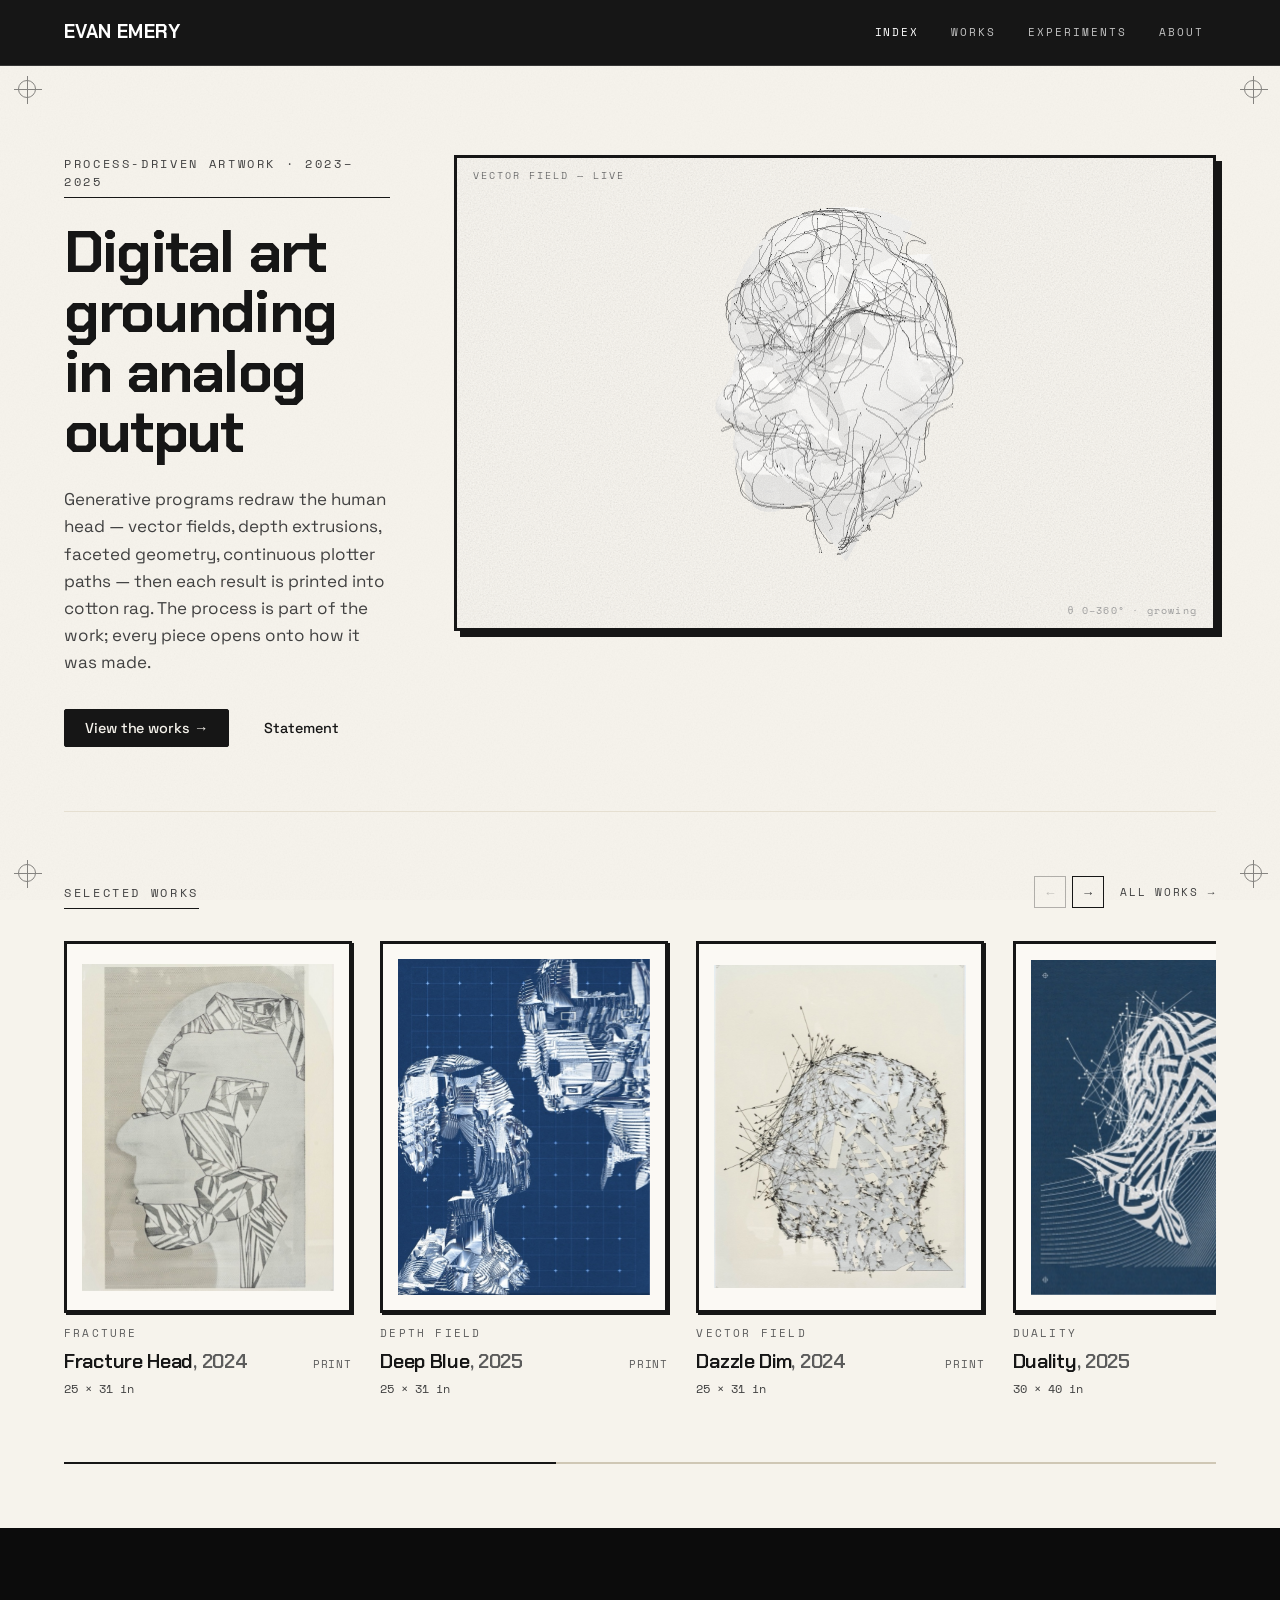
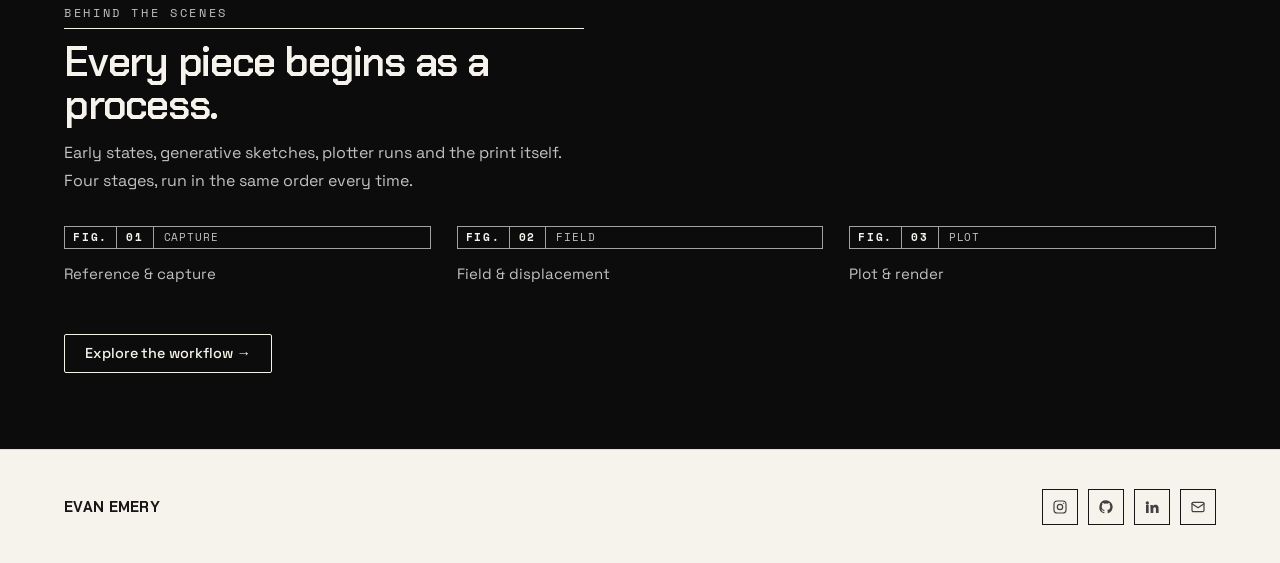
==== index.html @ ef4e5936 "Artwork page: frame sized by viewport height, record in a sticky column Portrait work was small on d" ====
<!DOCTYPE html>
<html lang="en">
<head>
<meta charset="utf-8">
<meta name="viewport" content="width=device-width, initial-scale=1">
<title>Evan Emery — generative artwork, plotted and printed</title>
<meta name="description" content="Generative programs redraw the human head — vector fields, depth extrusions, faceted geometry, continuous plotter paths — then each result is printed into cotton rag. Work by Evan Emery.">
<meta name="robots" content="noindex,nofollow">
<link rel="canonical" href="https://evanemery.art/">
<meta name="theme-color" content="#f6f3ec">
<meta name="author" content="Evan Emery">
<meta property="og:type" content="website">
<meta property="og:site_name" content="Evan Emery">
<meta property="og:title" content="Evan Emery — generative artwork, plotted and printed">
<meta property="og:description" content="Generative programs redraw the human head — vector fields, depth extrusions, faceted geometry, continuous plotter paths — then each result is printed into cotton rag. Work by Evan Emery.">
<meta property="og:url" content="https://evanemery.art/">
<meta property="og:image" content="https://evanemery.art/assets/works/duality.jpg">
<meta name="twitter:card" content="summary_large_image">
<meta name="twitter:title" content="Evan Emery — generative artwork, plotted and printed">
<meta name="twitter:description" content="Generative programs redraw the human head — vector fields, depth extrusions, faceted geometry, continuous plotter paths — then each result is printed into cotton rag. Work by Evan Emery.">
<meta name="twitter:image" content="https://evanemery.art/assets/works/duality.jpg">
<link rel="icon" href="favicon.svg" type="image/svg+xml">
<link rel="stylesheet" href="css/tokens/fonts.css">
<link rel="stylesheet" href="css/tokens/colors.css">
<link rel="stylesheet" href="css/tokens/typography.css">
<link rel="stylesheet" href="css/tokens/spacing.css">
<link rel="stylesheet" href="css/tokens/effects.css">
<link rel="stylesheet" href="css/site.css?v=mu9w7mrb">
<link rel="preload" href="assets/fonts/ChakraPetch-700n.woff2" as="font" type="font/woff2" crossorigin>
<link rel="preload" href="assets/fonts/SpaceGrotesk-400n.woff2" as="font" type="font/woff2" crossorigin>
<link rel="preload" href="assets/fonts/SpaceMono-400n.woff2" as="font" type="font/woff2" crossorigin>
<script type="application/ld+json">{"@context":"https://schema.org","@type":"Person","name":"Evan Emery","url":"https://evanemery.art","email":"mailto:evanemerydesign@gmail.com","jobTitle":"Artist","description":"Artist working between generative programs and analog output — pen plotter, cyanotype and pigment print.","sameAs":["https://www.instagram.com/evanemerydesign/","https://github.com/evanemerydesign","https://www.linkedin.com/in/evan-emery-2021/"]}</script>
</head>
<body>
<a class="ee-skip" href="#ee-main">Skip to content</a>
<div class="ee-page" data-ee-shell data-frame="black" data-wall="plaster" data-bg="paper">
  <div id="ee-paper-tex" aria-hidden="true"></div>
  <div id="ee-progress" aria-hidden="true"></div>
  <div id="ee-grain" aria-hidden="true"></div>
  <div id="ee-frame" aria-hidden="true"><span class="reg tl"></span><span class="reg tr"></span><span class="reg bl"></span><span class="reg br"></span></div>
  <header id="ee-nav" data-nav="ink" data-scrolled="0">
    <div class="ee-navbar">
      <a class="ee-brand" href="" data-route="home">Evan Emery</a>
      <nav aria-label="Primary">
        <a class="ee-navlink ee-navlink--home" href="#/home" data-route="home">Index</a>
        <a class="ee-navlink" href="#/works" data-route="works">Works</a>
        <a class="ee-navlink" href="#/experiments" data-route="experiments">Experiments</a>
        <a class="ee-navlink" href="#/about" data-route="about">About</a>
      </nav>
    </div>
  </header>
  <main class="ee-main" id="ee-main">

    <section data-view="home" aria-label="Index">

      <div class="ee-hero">
        <div class="ee-hero-stack">
          <div class="ee-hero-copy" data-reveal>
            <div class="ee-speclabel">Process-driven artwork · 2023–2025</div>
            <h1 class="ee-h1 ee-h1--hero ee-chroma" data-text="Digital art grounding in analog output">Digital art grounding in analog output</h1>
            <p class="ee-lede">Generative programs redraw the human head — vector fields, depth extrusions, faceted geometry, continuous plotter paths — then each result is printed into cotton rag. The process is part of the work; every piece opens onto how it was made.</p>
            <div class="ee-hero-cta">
              <a class="ee-btn" href="#/works" data-route="works">View the works →</a>
              <a class="ee-btn ee-btn--ghost" href="#/about" data-route="about">Statement</a>
            </div>
          </div>
          <div class="ee-hero-tile" data-reveal>
            <div class="ee-sheet">
              <span class="ee-sheet-tag tl" aria-hidden="true">Vector field — live</span>
              <span class="ee-sheet-tag br" aria-hidden="true">θ 0–360° · growing</span>
              <div id="ee-orbit-cue" aria-hidden="true"><span class="cue">↻</span><span>Drag to orbit</span></div>
              <div class="ee-scrollcue" id="ee-scrollcue" aria-hidden="true">
                <span class="ee-cue-grab"><span class="ee-cue-dot"></span>Drag to orbit</span>
                <span class="ee-cue-scroll"><span class="ee-cue-arrow">↓</span>Scroll for the works</span>
              </div>
              <canvas id="ee-hero-canvas" aria-label="Live particle simulation tracing a three-dimensional scan of a human head" role="img"></canvas>
              <div id="ee-hero-grain" aria-hidden="true"></div>
            </div>
          </div>
          <div class="ee-hero-cta-m" style="display:none">
            <a class="ee-btn" href="#/works" data-route="works">View the works →</a>
            <a class="ee-btn ee-btn--ghost" href="#/about" data-route="about">Statement</a>
          </div>
        </div>
      </div>

      <div class="ee-rulewrap"><div class="ee-draw"></div></div>

      <div style="padding:clamp(44px,5vw,72px) var(--page-gutter)">
        <div class="ee-secthead" data-reveal>
          <div class="ee-speclabel">Selected works</div>
          <div style="display:flex;align-items:center;gap:16px">
            <div class="ee-selnav" id="ee-selnav" hidden style="align-items:center;gap:6px">
              <button type="button" class="ee-arrowbtn" data-sel-scroll="prev" aria-label="Previous works" disabled>←</button>
              <button type="button" class="ee-arrowbtn" data-sel-scroll="next" aria-label="Next works">→</button>
            </div>
            <a class="ee-textbtn" href="#/works" data-route="works">All works →</a>
          </div>
        </div>
        <div class="ee-rail" id="ee-rail" data-at-start="1" data-at-end="0">
          <div id="ee-selscroll" class="ee-selrow" tabindex="0" role="region"
               aria-label="Selected works, scrollable">

          <a class="ee-artcard" href="work/fracture-head/" data-work data-orient="portrait"
             data-category="Fracture"
             data-type="Print"
             data-reveal data-reveal-delay="0">
            <div class="mat">
              <div class="plate">
                <img src="assets/works/grid/fracture-head.jpg" srcset="assets/works/grid/sm/fracture-head.jpg 694w, assets/works/grid/fracture-head.jpg 1388w" sizes="(max-width: 620px) 100vw, (max-width: 1500px) 50vw, 33vw" alt="Fracture Head, 2024 — Mixed media on fine art paper" loading="lazy" decoding="sync" width="1388" height="1800">
              </div>
            </div>
            <figcaption>
              <span class="series">Fracture</span>
              <div class="titlerow">
                <h3>Fracture Head<span class="yr">, 2024</span></h3>
                <span class="status">Print</span>
              </div>
              <div class="dims"><span>25 × 31 in</span><span></span></div>
            </figcaption>
          </a>

          <a class="ee-artcard" href="work/deep-blue/" data-work data-orient="portrait"
             data-category="Depth Field"
             data-type="Print"
             data-reveal data-reveal-delay="90">
            <div class="mat">
              <div class="plate">
                <img src="assets/works/grid/deep-blue.jpg" srcset="assets/works/grid/sm/deep-blue.jpg 675w, assets/works/grid/deep-blue.jpg 1350w" sizes="(max-width: 620px) 100vw, (max-width: 1500px) 50vw, 33vw" alt="Deep Blue, 2025 — Cyanotype print on watercolor paper" loading="lazy" decoding="sync" width="1350" height="1800">
              </div>
            </div>
            <figcaption>
              <span class="series">Depth Field</span>
              <div class="titlerow">
                <h3>Deep Blue<span class="yr">, 2025</span></h3>
                <span class="status">Print</span>
              </div>
              <div class="dims"><span>25 × 31 in</span><span></span></div>
            </figcaption>
          </a>

          <a class="ee-artcard" href="work/dazzle-dim/" data-work data-orient="portrait"
             data-category="Vector Field"
             data-type="Print"
             data-reveal data-reveal-delay="180">
            <div class="mat">
              <div class="plate">
                <img src="assets/works/grid/dazzle-dim.jpg" srcset="assets/works/grid/sm/dazzle-dim.jpg 702w, assets/works/grid/dazzle-dim.jpg 1404w" sizes="(max-width: 620px) 100vw, (max-width: 1500px) 50vw, 33vw" alt="Dazzle Dim, 2024 — Archival pigment on fine art paper" loading="lazy" decoding="sync" width="1404" height="1800">
              </div>
            </div>
            <figcaption>
              <span class="series">Vector Field</span>
              <div class="titlerow">
                <h3>Dazzle Dim<span class="yr">, 2024</span></h3>
                <span class="status">Print</span>
              </div>
              <div class="dims"><span>25 × 31 in</span><span></span></div>
            </figcaption>
          </a>

          <a class="ee-artcard" href="work/duality/" data-work data-orient="landscape"
             data-category="Duality"
             data-type="Print"
             data-reveal data-reveal-delay="270">
            <div class="mat">
              <div class="plate">
                <img src="assets/works/grid/duality.jpg" srcset="assets/works/grid/sm/duality.jpg 900w, assets/works/grid/duality.jpg 1800w" sizes="(max-width: 620px) 100vw, (max-width: 1500px) 50vw, 33vw" alt="Duality, 2025 — White ink on mat board" loading="lazy" decoding="sync" width="1800" height="1346">
              </div>
            </div>
            <figcaption>
              <span class="series">Duality</span>
              <div class="titlerow">
                <h3>Duality<span class="yr">, 2025</span></h3>
                <span class="status">Print</span>
              </div>
              <div class="dims"><span>30 × 40 in</span><span></span></div>
            </figcaption>
          </a>

          <a class="ee-artcard" href="work/self-portrait/" data-work data-orient="portrait"
             data-category="Linework"
             data-type="Original"
             data-reveal data-reveal-delay="0">
            <div class="mat">
              <div class="plate">
                <img src="assets/works/grid/self-portrait.jpg" srcset="assets/works/grid/sm/self-portrait.jpg 711w, assets/works/grid/self-portrait.jpg 1422w" sizes="(max-width: 620px) 100vw, (max-width: 1500px) 50vw, 33vw" alt="Self Portrait, 2024 — White ink on archival paper" loading="lazy" decoding="sync" width="1422" height="1800">
              </div>
            </div>
            <figcaption>
              <span class="series">Linework</span>
              <div class="titlerow">
                <h3>Self Portrait<span class="yr">, 2024</span></h3>
                <span class="status">Original — not for sale</span>
              </div>
              <div class="dims"><span>18 × 22 in</span><span></span></div>
            </figcaption>
          </a>

          <a class="ee-artcard" href="work/falling/" data-work data-orient="portrait"
             data-category="Depth Field"
             data-type="Print"
             data-reveal data-reveal-delay="90">
            <div class="mat">
              <div class="plate">
                <img src="assets/works/grid/falling.jpg" srcset="assets/works/grid/sm/falling.jpg 691w, assets/works/grid/falling.jpg 1382w" sizes="(max-width: 620px) 100vw, (max-width: 1500px) 50vw, 33vw" alt="Falling, 2025 — Cyanotype print on watercolor paper" loading="lazy" decoding="sync" width="1382" height="1800">
              </div>
            </div>
            <figcaption>
              <span class="series">Depth Field</span>
              <div class="titlerow">
                <h3>Falling<span class="yr">, 2025</span></h3>
                <span class="status">Print</span>
              </div>
              <div class="dims"><span>25 × 31 in</span><span></span></div>
            </figcaption>
          </a>

          <a class="ee-artcard" href="work/distant-blues/" data-work data-orient="portrait"
             data-category="Depth Field"
             data-type="Print"
             data-reveal data-reveal-delay="180">
            <div class="mat">
              <div class="plate">
                <img src="assets/works/grid/distant-blues.jpg" srcset="assets/works/grid/sm/distant-blues.jpg 654w, assets/works/grid/distant-blues.jpg 1308w" sizes="(max-width: 620px) 100vw, (max-width: 1500px) 50vw, 33vw" alt="Distant Blues, 2025 — Cyanotype print on watercolor paper" loading="lazy" decoding="sync" width="1308" height="1800">
              </div>
            </div>
            <figcaption>
              <span class="series">Depth Field</span>
              <div class="titlerow">
                <h3>Distant Blues<span class="yr">, 2025</span></h3>
                <span class="status">Print</span>
              </div>
              <div class="dims"><span>25 × 31 in</span><span></span></div>
            </figcaption>
          </a>

          <a class="ee-artcard" href="work/fractal-blues/" data-work data-orient="portrait"
             data-category="Depth Field"
             data-type="Print"
             data-reveal data-reveal-delay="270">
            <div class="mat">
              <div class="plate">
                <img src="assets/works/grid/fractal-blues.jpg" srcset="assets/works/grid/sm/fractal-blues.jpg 675w, assets/works/grid/fractal-blues.jpg 1350w" sizes="(max-width: 620px) 100vw, (max-width: 1500px) 50vw, 33vw" alt="Fractal Blues, 2025 — Cyanotype print on watercolor paper" loading="lazy" decoding="sync" width="1350" height="1800">
              </div>
            </div>
            <figcaption>
              <span class="series">Depth Field</span>
              <div class="titlerow">
                <h3>Fractal Blues<span class="yr">, 2025</span></h3>
                <span class="status">Print</span>
              </div>
              <div class="dims"><span>25 × 31 in</span><span></span></div>
            </figcaption>
          </a>
          </div>
        </div>
        <div class="ee-railfoot">
          <div class="ee-railbar" aria-hidden="true"><span id="ee-railbar-thumb"></span></div>
        </div>
      </div>

      <div class="ee-dark ee-band" style="padding:clamp(48px,6vw,96px) var(--page-gutter)">
        <div class="ee-band-inner" data-reveal>
          <div class="ee-stack" style="gap:var(--sp-3);margin-bottom:var(--sp-6);max-width:52ch">
            <div class="ee-speclabel">Behind the scenes</div>
            <h2 class="ee-h2">Every piece begins as a process.</h2>
            <p class="ee-body">Early states, generative sketches, plotter runs and the print itself. Four stages, run in the same order every time.</p>
          </div>
          <div class="ee-grid-3 ee-grid-3--tight" style="gap:clamp(16px,2vw,28px)">
            <div data-reveal data-reveal-delay="0" class="ee-stack" style="gap:12px">
              <span class="ee-figtag ee-figtag--outline"><span class="fig">FIG.</span><span class="num">01</span><span class="lbl">Capture</span></span>
              <span class="ee-body" style="font-size:15px">Reference &amp; capture</span>
            </div>
            <div data-reveal data-reveal-delay="100" class="ee-stack" style="gap:12px">
              <span class="ee-figtag ee-figtag--outline"><span class="fig">FIG.</span><span class="num">02</span><span class="lbl">Field</span></span>
              <span class="ee-body" style="font-size:15px">Field &amp; displacement</span>
            </div>
            <div data-reveal data-reveal-delay="200" class="ee-stack" style="gap:12px">
              <span class="ee-figtag ee-figtag--outline"><span class="fig">FIG.</span><span class="num">03</span><span class="lbl">Plot</span></span>
              <span class="ee-body" style="font-size:15px">Plot &amp; render</span>
            </div>
          </div>
          <div style="margin-top:var(--sp-7)">
            <a class="ee-btn ee-btn--secondary" href="#/about" data-route="about">Explore the workflow →</a>
          </div>
        </div>
      </div>

    </section>

    <section data-view="works" class="ee-sec" aria-label="Works" hidden style="position:relative;overflow:hidden">
      <div class="ee-stack" data-reveal style="position:relative;z-index:1;gap:var(--sp-3);margin-bottom:var(--sp-5)">
        <div class="ee-speclabel" id="ee-works-count">Catalogue</div>
        <h1 class="ee-h1 ee-chroma" data-text="Works">Works</h1>
        <div class="ee-dimrow">
          <span class="lbl">Group by</span>
          <button type="button" class="ee-dimbtn" data-dim="Category" aria-pressed="true">Category</button>
          <button type="button" class="ee-dimbtn" data-dim="Type" aria-pressed="false">Type</button>
        </div>
        <div class="ee-chiprow" id="ee-chips"></div>
      </div>
      <div class="ee-grid-3" id="ee-works-grid">

          <a class="ee-artcard" href="work/dazzle-dim/" data-work data-orient="portrait"
             data-category="Vector Field"
             data-type="Print"
             data-reveal data-reveal-delay="0">
            <div class="mat">
              <div class="plate">
                <img src="assets/works/grid/dazzle-dim.jpg" srcset="assets/works/grid/sm/dazzle-dim.jpg 702w, assets/works/grid/dazzle-dim.jpg 1404w" sizes="(max-width: 620px) 100vw, (max-width: 1500px) 50vw, 33vw" alt="Dazzle Dim, 2024 — Archival pigment on fine art paper" loading="lazy" decoding="sync" width="1404" height="1800">
              </div>
            </div>
            <figcaption>
              <span class="series">Vector Field</span>
              <div class="titlerow">
                <h3>Dazzle Dim<span class="yr">, 2024</span></h3>
                <span class="status">Print</span>
              </div>
              <div class="dims"><span>25 × 31 in</span><span></span></div>
            </figcaption>
          </a>

          <a class="ee-artcard" href="work/deep-blue/" data-work data-orient="portrait"
             data-category="Depth Field"
             data-type="Print"
             data-reveal data-reveal-delay="90">
            <div class="mat">
              <div class="plate">
                <img src="assets/works/grid/deep-blue.jpg" srcset="assets/works/grid/sm/deep-blue.jpg 675w, assets/works/grid/deep-blue.jpg 1350w" sizes="(max-width: 620px) 100vw, (max-width: 1500px) 50vw, 33vw" alt="Deep Blue, 2025 — Cyanotype print on watercolor paper" loading="lazy" decoding="sync" width="1350" height="1800">
              </div>
            </div>
            <figcaption>
              <span class="series">Depth Field</span>
              <div class="titlerow">
                <h3>Deep Blue<span class="yr">, 2025</span></h3>
                <span class="status">Print</span>
              </div>
              <div class="dims"><span>25 × 31 in</span><span></span></div>
            </figcaption>
          </a>

          <a class="ee-artcard" href="work/distant-blues/" data-work data-orient="portrait"
             data-category="Depth Field"
             data-type="Print"
             data-reveal data-reveal-delay="180">
            <div class="mat">
              <div class="plate">
                <img src="assets/works/grid/distant-blues.jpg" srcset="assets/works/grid/sm/distant-blues.jpg 654w, assets/works/grid/distant-blues.jpg 1308w" sizes="(max-width: 620px) 100vw, (max-width: 1500px) 50vw, 33vw" alt="Distant Blues, 2025 — Cyanotype print on watercolor paper" loading="lazy" decoding="sync" width="1308" height="1800">
              </div>
            </div>
            <figcaption>
              <span class="series">Depth Field</span>
              <div class="titlerow">
                <h3>Distant Blues<span class="yr">, 2025</span></h3>
                <span class="status">Print</span>
              </div>
              <div class="dims"><span>25 × 31 in</span><span></span></div>
            </figcaption>
          </a>

          <a class="ee-artcard" href="work/duality/" data-work data-orient="landscape"
             data-category="Duality"
             data-type="Print"
             data-reveal data-reveal-delay="0">
            <div class="mat">
              <div class="plate">
                <img src="assets/works/grid/duality.jpg" srcset="assets/works/grid/sm/duality.jpg 900w, assets/works/grid/duality.jpg 1800w" sizes="(max-width: 620px) 100vw, (max-width: 1500px) 50vw, 33vw" alt="Duality, 2025 — White ink on mat board" loading="lazy" decoding="sync" width="1800" height="1346">
              </div>
            </div>
            <figcaption>
              <span class="series">Duality</span>
              <div class="titlerow">
                <h3>Duality<span class="yr">, 2025</span></h3>
                <span class="status">Print</span>
              </div>
              <div class="dims"><span>30 × 40 in</span><span></span></div>
            </figcaption>
          </a>

          <a class="ee-artcard" href="work/falling/" data-work data-orient="portrait"
             data-category="Depth Field"
             data-type="Print"
             data-reveal data-reveal-delay="90">
            <div class="mat">
              <div class="plate">
                <img src="assets/works/grid/falling.jpg" srcset="assets/works/grid/sm/falling.jpg 691w, assets/works/grid/falling.jpg 1382w" sizes="(max-width: 620px) 100vw, (max-width: 1500px) 50vw, 33vw" alt="Falling, 2025 — Cyanotype print on watercolor paper" loading="lazy" decoding="sync" width="1382" height="1800">
              </div>
            </div>
            <figcaption>
              <span class="series">Depth Field</span>
              <div class="titlerow">
                <h3>Falling<span class="yr">, 2025</span></h3>
                <span class="status">Print</span>
              </div>
              <div class="dims"><span>25 × 31 in</span><span></span></div>
            </figcaption>
          </a>

          <a class="ee-artcard" href="work/fractal-blues/" data-work data-orient="portrait"
             data-category="Depth Field"
             data-type="Print"
             data-reveal data-reveal-delay="180">
            <div class="mat">
              <div class="plate">
                <img src="assets/works/grid/fractal-blues.jpg" srcset="assets/works/grid/sm/fractal-blues.jpg 675w, assets/works/grid/fractal-blues.jpg 1350w" sizes="(max-width: 620px) 100vw, (max-width: 1500px) 50vw, 33vw" alt="Fractal Blues, 2025 — Cyanotype print on watercolor paper" loading="lazy" decoding="sync" width="1350" height="1800">
              </div>
            </div>
            <figcaption>
              <span class="series">Depth Field</span>
              <div class="titlerow">
                <h3>Fractal Blues<span class="yr">, 2025</span></h3>
                <span class="status">Print</span>
              </div>
              <div class="dims"><span>25 × 31 in</span><span></span></div>
            </figcaption>
          </a>

          <a class="ee-artcard" href="work/fracture-head/" data-work data-orient="portrait"
             data-category="Fracture"
             data-type="Print"
             data-reveal data-reveal-delay="0">
            <div class="mat">
              <div class="plate">
                <img src="assets/works/grid/fracture-head.jpg" srcset="assets/works/grid/sm/fracture-head.jpg 694w, assets/works/grid/fracture-head.jpg 1388w" sizes="(max-width: 620px) 100vw, (max-width: 1500px) 50vw, 33vw" alt="Fracture Head, 2024 — Mixed media on fine art paper" loading="lazy" decoding="sync" width="1388" height="1800">
              </div>
            </div>
            <figcaption>
              <span class="series">Fracture</span>
              <div class="titlerow">
                <h3>Fracture Head<span class="yr">, 2024</span></h3>
                <span class="status">Print</span>
              </div>
              <div class="dims"><span>25 × 31 in</span><span></span></div>
            </figcaption>
          </a>

          <a class="ee-artcard" href="work/self-portrait/" data-work data-orient="portrait"
             data-category="Linework"
             data-type="Original"
             data-reveal data-reveal-delay="90">
            <div class="mat">
              <div class="plate">
                <img src="assets/works/grid/self-portrait.jpg" srcset="assets/works/grid/sm/self-portrait.jpg 711w, assets/works/grid/self-portrait.jpg 1422w" sizes="(max-width: 620px) 100vw, (max-width: 1500px) 50vw, 33vw" alt="Self Portrait, 2024 — White ink on archival paper" loading="lazy" decoding="sync" width="1422" height="1800">
              </div>
            </div>
            <figcaption>
              <span class="series">Linework</span>
              <div class="titlerow">
                <h3>Self Portrait<span class="yr">, 2024</span></h3>
                <span class="status">Original — not for sale</span>
              </div>
              <div class="dims"><span>18 × 22 in</span><span></span></div>
            </figcaption>
          </a>

          <a class="ee-artcard" href="work/dazzle-mass/" data-work data-orient="portrait"
             data-category="Dazzle"
             data-type="Print"
             data-reveal data-reveal-delay="180">
            <div class="mat">
              <div class="plate">
                <img src="assets/works/grid/ee-work-01-main.jpg" srcset="assets/works/grid/sm/ee-work-01-main.jpg 754w, assets/works/grid/ee-work-01-main.jpg 1508w" sizes="(max-width: 620px) 100vw, (max-width: 1500px) 50vw, 33vw" alt="Dazzle Mass, 2025 — Archival pigment on fine art paper" loading="lazy" decoding="sync" width="1508" height="1800">
              </div>
            </div>
            <figcaption>
              <span class="series">Dazzle</span>
              <div class="titlerow">
                <h3>Dazzle Mass<span class="yr">, 2025</span></h3>
                <span class="status">Print</span>
              </div>
              <div class="dims"><span>25 × 31 in</span><span></span></div>
            </figcaption>
          </a>

          <a class="ee-artcard" href="work/disassembly/" data-work data-orient="portrait"
             data-category="Voxel Field"
             data-type="Print"
             data-reveal data-reveal-delay="0">
            <div class="mat">
              <div class="plate">
                <img src="assets/works/grid/ee-work-02-main.jpg" srcset="assets/works/grid/sm/ee-work-02-main.jpg 595w, assets/works/grid/ee-work-02-main.jpg 1191w" sizes="(max-width: 620px) 100vw, (max-width: 1500px) 50vw, 33vw" alt="Disassembly, 2025 — Ink on graph paper" loading="lazy" decoding="sync" width="1191" height="1800">
              </div>
            </div>
            <figcaption>
              <span class="series">Voxel Field</span>
              <div class="titlerow">
                <h3>Disassembly<span class="yr">, 2025</span></h3>
                <span class="status">Print</span>
              </div>
              <div class="dims"><span>25 × 31 in</span><span></span></div>
            </figcaption>
          </a>

          <a class="ee-artcard" href="work/survey-figure/" data-work data-orient="portrait"
             data-category="Annotation"
             data-type="Original"
             data-reveal data-reveal-delay="90">
            <div class="mat">
              <div class="plate">
                <img src="assets/works/grid/ee-work-03-main.jpg" srcset="assets/works/grid/sm/ee-work-03-main.jpg 582w, assets/works/grid/ee-work-03-main.jpg 1164w" sizes="(max-width: 620px) 100vw, (max-width: 1500px) 50vw, 33vw" alt="Survey Figure, 2025 — White ink on black archival paper" loading="lazy" decoding="sync" width="1164" height="1800">
              </div>
            </div>
            <figcaption>
              <span class="series">Annotation</span>
              <div class="titlerow">
                <h3>Survey Figure<span class="yr">, 2025</span></h3>
                <span class="status">Original</span>
              </div>
              <div class="dims"><span>18 × 40 in</span><span></span></div>
            </figcaption>
          </a>
      </div>
    </section>

    <section data-view="experiments" aria-label="Experiments" hidden>
      <div class="ee-sec ee-sec--tight" style="position:relative;overflow:hidden">
        <div class="ee-splitend" data-reveal style="position:relative;z-index:1">
          <div class="ee-stack" style="gap:var(--sp-4);max-width:44ch">
            <div class="ee-speclabel">The sketchbook · 06 tests</div>
            <h1 class="ee-h1 ee-chroma" data-text="Experiments">Experiments</h1>
            <p class="ee-body" style="font-size:16px;line-height:1.62">Smaller tests, off-cuts, and studies — the seeds and misfires the finished works grow out of. Unframed, uneditioned, kept as a running log of what the process turns up.</p>
          </div>
          <div class="ee-datasheet">
            <div class="hd">Status</div>
            <div>studies · not for sale</div>
            <div>proofs · variable state</div>
            <div>logged by seed</div>
          </div>
        </div>
      </div>

      <div class="ee-rulewrap"><div class="ee-draw"></div></div>

      <div style="padding:clamp(36px,4.5vw,72px) var(--page-gutter) clamp(56px,7vw,112px)">
        <div class="ee-grid-3 ee-grid-3--tight">
          <div class="ee-exp" data-reveal data-reveal-delay="0">
            <div class="sheet"><span>EXP.01 · plate not yet exposed</span></div>
            <div class="ee-stack" style="gap:6px">
              <div class="titlerow"><span class="t">Arrow density</span><span class="no">EXP.01</span></div>
              <div class="ee-chiprow"><span class="ee-tag ee-tag--outline">Vector field</span></div>
              <span class="params">seed 0912 · vectors 1,280</span>
            </div>
          </div>
          <div class="ee-exp" data-reveal data-reveal-delay="90">
            <div class="sheet"><span>EXP.02 · plate not yet exposed</span></div>
            <div class="ee-stack" style="gap:6px">
              <div class="titlerow"><span class="t">Sort threshold</span><span class="no">EXP.02</span></div>
              <div class="ee-chiprow"><span class="ee-tag ee-tag--outline">Pixel sort</span></div>
              <span class="params">seed 0448 · lum 0.62</span>
            </div>
          </div>
          <div class="ee-exp" data-reveal data-reveal-delay="180">
            <div class="sheet"><span>EXP.03 · plate not yet exposed</span></div>
            <div class="ee-stack" style="gap:6px">
              <div class="titlerow"><span class="t">Facet count</span><span class="no">EXP.03</span></div>
              <div class="ee-chiprow"><span class="ee-tag ee-tag--outline">Low-poly</span></div>
              <span class="params">seed 0311 · faces 512</span>
            </div>
          </div>
          <div class="ee-exp" data-reveal data-reveal-delay="0">
            <div class="sheet"><span>EXP.04 · plate not yet exposed</span></div>
            <div class="ee-stack" style="gap:6px">
              <div class="titlerow"><span class="t">Single path</span><span class="no">EXP.04</span></div>
              <div class="ee-chiprow"><span class="ee-tag ee-tag--outline">Plotter linework</span></div>
              <span class="params">seed 0006 · length 38 m</span>
            </div>
          </div>
          <div class="ee-exp" data-reveal data-reveal-delay="90">
            <div class="sheet"><span>EXP.05 · plate not yet exposed</span></div>
            <div class="ee-stack" style="gap:6px">
              <div class="titlerow"><span class="t">Z-scale study</span><span class="no">EXP.05</span></div>
              <div class="ee-chiprow"><span class="ee-tag ee-tag--outline">Depth extrusion</span></div>
              <span class="params">seed 1147 · z 0.9</span>
            </div>
          </div>
          <div class="ee-exp" data-reveal data-reveal-delay="180">
            <div class="sheet"><span>EXP.06 · plate not yet exposed</span></div>
            <div class="ee-stack" style="gap:6px">
              <div class="titlerow"><span class="t">Dazzle offset</span><span class="no">EXP.06</span></div>
              <div class="ee-chiprow"><span class="ee-tag ee-tag--outline">Dazzle pattern</span></div>
              <span class="params">seed 2231 · θ 21.7°</span>
            </div>
          </div>
        </div>

        <div class="ee-stack" data-reveal style="margin-top:clamp(44px,5vw,72px);gap:var(--sp-4)">
          <div class="ee-divider"><span>From test to work</span></div>
          <p class="ee-note">A handful of these become editioned prints. Most stay here — the record of what the machine drew before a piece resolved.</p>
          <div style="margin-top:var(--sp-2)">
            <a class="ee-btn" href="#/works" data-route="works">See the finished works →</a>
          </div>
        </div>
      </div>
    </section>

    <section data-view="about" aria-label="About" hidden>
      <div class="ee-sec">
      <div class="ee-about">
        <div class="ee-stack" data-reveal style="gap:var(--sp-5);max-width:56ch">
          <div class="ee-speclabel">Statement</div>
          <h1 class="ee-h1" style="font-size:clamp(32px,3.8vw,56px);line-height:1.02">The work lives between the machine's precision and the material's resistance.</h1>
          <p class="ee-body">Each piece begins as a process — a generative program that reads the human head as data: vector fields, depth maps, faceted meshes, a single continuous plotter path. The program is coaxed, seeded and re-run until an image resolves.</p>
          <p class="ee-body">What the machine makes is then pressed into the grain of natural material — pigment on cotton rag, plotter ink on paper, the black frame and its mat. The tension between the two is the subject.</p>
          <div style="margin-top:var(--sp-3)">
            <a class="ee-mail" href="mailto:evanemerydesign@gmail.com">evanemerydesign@gmail.com</a>
          </div>
        </div>
        <div data-reveal>
          <div class="ee-sheetframe">
            <span class="ee-sheet-tag tl" aria-hidden="true">Sheet — Linework · 2024</span>
            <figure class="ee-framed">
              <div class="mat"><div class="plate">
                <img src="assets/works/self-portrait.jpg" alt="Self Portrait, 2024 — White ink on archival paper" decoding="async" width="2750" height="3480">
              </div></div>
            </figure>
            <span class="ee-sheet-tag br" aria-hidden="true">seed 0006 · path 1 · length 214 m</span>
          </div>
          <div class="ee-mono" style="text-align:center;margin-top:14px">Self Portrait · 2024 · 18 × 22 in</div>
        </div>
      </div>
      </div>

      <div class="ee-rulewrap"><div class="ee-draw"></div></div>

      <div id="workflow" class="ee-sec ee-sec--tight" style="position:relative;overflow:hidden">
        <div class="ee-splitend" data-reveal style="position:relative;z-index:1">
          <div class="ee-stack" style="gap:var(--sp-4);max-width:40ch">
            <div class="ee-speclabel">The process · 2023–2025</div>
            <h2 class="ee-h1 ee-chroma" data-text="Workflow">Workflow</h2>
            <p class="ee-body" style="font-size:16px;line-height:1.62">Every piece runs the same pipeline — from a captured reference, through a generative program, to plotter and pigment. The process is the work; this is the sheet that catalogs it.</p>
          </div>
          <div class="ee-datasheet">
            <div class="hd">Pipeline</div>
            <div>01 — reference / capture</div>
            <div>02 — field · displacement</div>
            <div>03 — plot / render</div>
            <div>04 — pigment print · cotton rag</div>
          </div>
        </div>
      </div>

      <div class="ee-rulewrap"><div class="ee-draw"></div></div>

      <div class="ee-dark ee-band">
        <div class="ee-band-inner ee-stages">
          <div class="ee-stage" data-reveal data-wf-stage data-wf-n="01" data-wf-title="Reference &amp; capture">
            <div class="rail">
              <span class="n">01</span>
              <span class="ee-figtag ee-figtag--outline"><span class="fig">FIG.</span><span class="num">01</span><span class="lbl">Capture</span></span>
            </div>
            <div class="ee-stack body" style="gap:var(--sp-3)">
              <h2 class="ee-h2" style="font-size:clamp(24px,2.8vw,40px);line-height:1.06">Reference &amp; capture</h2>
              <p class="ee-body" style="font-size:16px;line-height:1.62">A photograph or scan of the human head becomes the raw signal — the single input the program will interrogate.</p>
              <div class="meta"><span>Camera · scanner</span><span>→ source plate</span></div>
            </div>
          </div>
          <div class="ee-stage" data-reveal data-wf-stage data-wf-n="02" data-wf-title="Field &amp; displacement">
            <div class="rail">
              <span class="n">02</span>
              <span class="ee-figtag ee-figtag--outline"><span class="fig">FIG.</span><span class="num">02</span><span class="lbl">Field</span></span>
            </div>
            <div class="ee-stack body" style="gap:var(--sp-3)">
              <h2 class="ee-h2" style="font-size:clamp(24px,2.8vw,40px);line-height:1.06">Field &amp; displacement</h2>
              <p class="ee-body" style="font-size:16px;line-height:1.62">A generative program reads the head as data — vector fields, depth maps, pixel-sorting or faceted meshes drive the image away from its source.</p>
              <div class="meta"><span>Custom code · editor</span><span>→ generative sketch</span></div>
            </div>
          </div>
          <div class="ee-stage" data-reveal data-wf-stage data-wf-n="03" data-wf-title="Plot &amp; render">
            <div class="rail">
              <span class="n">03</span>
              <span class="ee-figtag ee-figtag--outline"><span class="fig">FIG.</span><span class="num">03</span><span class="lbl">Plot</span></span>
            </div>
            <div class="ee-stack body" style="gap:var(--sp-3)">
              <h2 class="ee-h2" style="font-size:clamp(24px,2.8vw,40px);line-height:1.06">Plot &amp; render</h2>
              <p class="ee-body" style="font-size:16px;line-height:1.62">The resolved geometry is committed to a path — a continuous plotter line, or a high-resolution render staged for print.</p>
              <div class="meta"><span>Pen plotter · render</span><span>→ proof</span></div>
            </div>
          </div>
          <div class="ee-stage" data-reveal data-wf-stage data-wf-n="04" data-wf-title="Pigment print">
            <div class="rail">
              <span class="n">04</span>
              <span class="ee-figtag ee-figtag--outline"><span class="fig">FIG.</span><span class="num">04</span><span class="lbl">Print</span></span>
            </div>
            <div class="ee-stack body" style="gap:var(--sp-3)">
              <h2 class="ee-h2" style="font-size:clamp(24px,2.8vw,40px);line-height:1.06">Pigment print</h2>
              <p class="ee-body" style="font-size:16px;line-height:1.62">The final mark is pressed into natural material — pigment on cotton rag — then matted and framed. Machine precision meets the grain.</p>
              <div class="meta"><span>Pigment · cotton rag</span><span>→ editioned print</span></div>
            </div>
          </div>
        </div>
      </div>

      <div class="ee-sec">
        <div class="ee-stack" data-reveal style="gap:var(--sp-5)">
          <div class="ee-divider"><span>Process vocabulary</span></div>
          <div class="ee-chiprow"><span class="ee-tag ee-tag--soft">Vector fields</span><span class="ee-tag ee-tag--soft">Pixel-sorting</span><span class="ee-tag ee-tag--soft">Depth extrusion</span><span class="ee-tag ee-tag--soft">Faceted geometry</span><span class="ee-tag ee-tag--soft">Plotter paths</span><span class="ee-tag ee-tag--soft">Cotton rag</span><span class="ee-tag ee-tag--soft">Pigment</span></div>
          <p class="ee-note">Each work's page carries its own record — dimensions, medium, the tools that made it and the analog output it ends on. This sheet is the shared method behind all of them.</p>
          <div style="margin-top:var(--sp-2)">
            <a class="ee-btn" href="#/works" data-route="works">See the works →</a>
          </div>
        </div>
      </div>
    </section>
  </main>
  <footer class="ee-footer">
    <span class="mark">Evan Emery</span>
    <div class="links">
      <a href="https://www.instagram.com/evanemerydesign/" aria-label="Instagram" title="Instagram" target="_blank" rel="noopener"><svg viewBox="0 0 24 24" width="16" height="16" aria-hidden="true" fill="none" stroke="currentColor" stroke-width="1.8" stroke-linecap="round" stroke-linejoin="round"><rect x="3" y="3" width="18" height="18" rx="5"/><circle cx="12" cy="12" r="4"/><circle cx="17.5" cy="6.5" r="0.9" fill="currentColor" stroke="none"/></svg></a>
      <a href="https://github.com/evanemerydesign" aria-label="GitHub" title="GitHub" target="_blank" rel="noopener"><svg viewBox="0 0 24 24" width="16" height="16" aria-hidden="true" fill="currentColor"><path d="M12 2a10 10 0 0 0-3.16 19.49c.5.09.68-.22.68-.48v-1.7c-2.78.6-3.37-1.34-3.37-1.34-.45-1.15-1.11-1.46-1.11-1.46-.91-.62.07-.61.07-.61 1 .07 1.53 1.03 1.53 1.03.9 1.53 2.35 1.09 2.92.83.09-.65.35-1.09.63-1.34-2.22-.25-4.56-1.11-4.56-4.94 0-1.09.39-1.98 1.03-2.68-.1-.25-.45-1.27.1-2.64 0 0 .84-.27 2.75 1.02a9.58 9.58 0 0 1 5 0c1.91-1.29 2.75-1.02 2.75-1.02.55 1.37.2 2.39.1 2.64.64.7 1.03 1.59 1.03 2.68 0 3.84-2.34 4.68-4.57 4.93.36.31.68.92.68 1.85v2.75c0 .27.18.58.69.48A10 10 0 0 0 12 2z"/></svg></a>
      <a href="https://www.linkedin.com/in/evan-emery-2021/" aria-label="LinkedIn" title="LinkedIn" target="_blank" rel="noopener"><svg viewBox="0 0 24 24" width="16" height="16" aria-hidden="true" fill="currentColor"><path d="M4.98 3.5a2.5 2.5 0 1 1 0 5 2.5 2.5 0 0 1 0-5zM3 9h4v12H3zM9.5 9h3.8v1.7h.05c.53-1 1.83-2.05 3.77-2.05 4.03 0 4.78 2.65 4.78 6.1V21h-4v-5.5c0-1.3-.02-3-1.83-3-1.83 0-2.1 1.43-2.1 2.9V21h-4z"/></svg></a>
      <a href="mailto:evanemerydesign@gmail.com" aria-label="Email" title="Email"><svg viewBox="0 0 24 24" width="16" height="16" aria-hidden="true" fill="none" stroke="currentColor" stroke-width="1.8" stroke-linecap="round" stroke-linejoin="round"><rect x="3" y="5" width="18" height="14" rx="2"/><path d="m3 7 9 6 9-6"/></svg></a>
    </div>
  </footer>
</div>

<script src="js/works-data.js?v=mu9w7mrb"></script>
<script src="js/site-config.js?v=mu9w7mrb"></script>
<script src="assets/vendor/three.min.js"></script>
<script src="js/head-points.js?v=mu9w7mrb"></script>
<script src="js/head-mesh.js?v=mu9w7mrb"></script>
<script src="js/hero-field.js?v=mu9w7mrb"></script>
<script src="js/bg-grid.js?v=mu9w7mrb"></script>
<script src="js/site.js?v=mu9w7mrb"></script>
</body>
</html>
---- css/tokens/fonts.css ----
/* Webfonts — Google Fonts.
   NOTE: no custom font files were supplied with the brand. These are the
   chosen stand-ins. The voice is TECHNICAL-FIRST (drafting instrument),
   adopting the ASU-class approach as the basis:
   - Chakra Petch  : squared technical display + headings + big numerals
   - Space Grotesk : neutral grotesque body + UI
   - Space Mono    : telemetry / labels — dimensions, editions, coordinates
   The serif (Spectral) has been dropped: the direction is machine, not hand.
   If you have licensed brand fonts, drop the files in assets/fonts/ and
   replace these @import / @font-face rules. */
@import url('../../assets/fonts/fonts-local.css'); /* vendored locally for offline publishing */
---- css/tokens/colors.css ----
/* ============================================================
   COLORS — Evan Emery
   TECHNICAL-FIRST, LIGHT with a SUBTLE SAND accent. Surfaces are
   near-white paper carrying only a whisper of warm sand; ink + greys
   stay near-neutral so the technical grid, type and marks stay crisp.
   The artwork carries the color; the frame stays light and quiet.
   NO chromatic accent by design.
   ============================================================ */
:root {
  /* --- Base ramp: LIGHT sand-tinted paper → near-neutral ink - */
  --ee-paper:      #f6f3ec; /* light paper, whisper of sand — primary surface */
  --ee-paper-2:    #efebe1; /* recessed paper, hover wells */
  --ee-paper-3:    #e5dfd1; /* deeper paper, borders on light */
  --ee-mist:       #cfc7b5; /* soft sand mid-light, dividers */

  --ee-graphite-0: #c2c2c2; /* light grey — secondary text on DARK only */
  --ee-graphite-1: #8a8a8a; /* faint — disabled / non-text marks only (fails AA) */
  --ee-graphite-2: #5c5c5c; /* muted text — AA on paper */
  --ee-graphite-3: #414141; /* secondary text — strong on paper */

  --ee-ink-3:      #2e2e2e; /* soft ink — neutral */
  --ee-ink-2:      #1f1f1f; /* charcoal — neutral */
  --ee-ink:        #161616; /* soft near-black ink — neutral */
  --ee-void:       #0c0c0c; /* deepest, dark-mode ground — neutral */

  --ee-white:      #fbf9f4; /* lightest highlight / paper-on-ink */

  /* --- Semantic aliases (LIGHT / paper is the default) ------- */
  --surface-page:     var(--ee-paper);
  --surface-raised:   var(--ee-white);
  --surface-sunken:   var(--ee-paper-2);
  --surface-inverse:  var(--ee-ink);

  /* --- Text: a CONTRAST-TIERED system. Each tier is legible on its
     intended ground; --text-faint is decorative/disabled only and must
     never carry reading copy.
       primary   : ink        — body, headings, anything you must read
       secondary : graphite-3 — sub-heads, captions, meta (AA)
       muted     : graphite-2 — de-emphasized labels, hints (AA, small ok)
       faint     : graphite-1 — disabled state + non-text drafting marks
     On ink/void, use the *-onInverse tiers (light greys) instead. -- */
  --text-primary:      var(--ee-ink);
  --text-secondary:    var(--ee-graphite-3);
  --text-muted:        var(--ee-graphite-2);
  --text-faint:        var(--ee-graphite-1);
  --text-disabled:     var(--ee-graphite-1);
  --text-onInverse:    var(--ee-paper);
  --text-onInverse-2:  var(--ee-graphite-0);
  --text-onInverse-muted: var(--ee-graphite-1);

  --border-hairline:  var(--ee-paper-3);
  --border-default:   var(--ee-mist);
  --border-strong:    var(--ee-ink);

  --field-bg:         var(--ee-white);
  --field-border:     var(--ee-mist);
  --field-focus:      var(--ee-ink);

  /* Feedback — desaturated + cooled so it never fights the artwork */
  --signal-ok:    #4f6b5d; /* cool sage */
  --signal-warn:  #8a7440; /* dim ochre (the one faint warm note) */
  --signal-err:   #8a4a44; /* muted oxide */
}

/* --- Inverse / dark scope: for gallery-dark sections -------- */
.ee-dark {
  --surface-page:    var(--ee-void);
  --surface-raised:  var(--ee-ink-2);
  --surface-sunken:  var(--ee-void);
  --surface-inverse: var(--ee-paper);

  /* Dark ground: shift text tiers UP the ramp so they stay legible on
     void/ink (light greys instead of dark). faint stays decorative. */
  --text-primary:    var(--ee-paper);
  --text-secondary:  var(--ee-graphite-0);
  --text-muted:      var(--ee-graphite-1);
  --text-faint:      var(--ee-graphite-2);
  --text-disabled:   var(--ee-graphite-2);

  --border-hairline: #1c1e20;
  --border-default:  #2b2e30;
  --border-strong:   var(--ee-paper);

  --field-bg:        var(--ee-ink-2);
  --field-border:    #2b2e30;
  --field-focus:     var(--ee-paper);
}
---- css/tokens/typography.css ----
/* ============================================================
   TYPOGRAPHY — Evan Emery
   TECHNICAL-FIRST, drafting-instrument voice (ASU-class basis).
   - Chakra Petch (display): squared technical headers, titles, big
     numerals. Tracked tight (−0.02em). The machine's headline voice.
   - Space Grotesk (body/UI): neutral grotesque working voice.
   - Space Mono (label): telemetry — dimensions, editions, coordinates,
     eyebrows. UPPERCASE, wide tracking.
   The serif is gone; there is no "hand" voice — the machine leads.
   ============================================================ */
:root {
  --font-display: 'Chakra Petch', 'Arial Narrow', sans-serif;
  --font-grotesk: 'Space Grotesk', 'Helvetica Neue', Arial, sans-serif;
  --font-mono:    'Space Mono', ui-monospace, 'SFMono-Regular', Menlo, monospace;

  /* Roles */
  --font-heading: var(--font-display);
  --font-body:    var(--font-grotesk);
  --font-ui:      var(--font-grotesk);
  --font-label:   var(--font-mono);
  --font-title:   var(--font-display); /* artwork / work titles */

  /* Type scale — 1.25 major-third, 16px base ---------------- */
  --fs-100: 0.694rem;  /* 11.1 — micro label */
  --fs-200: 0.8rem;    /* 12.8 — label / caption */
  --fs-300: 0.9rem;    /* 14.4 — small */
  --fs-400: 1rem;      /* 16   — body */
  --fs-500: 1.25rem;   /* 20   — lead */
  --fs-600: 1.563rem;  /* 25   — h4 */
  --fs-700: 1.953rem;  /* 31   — h3 */
  --fs-800: 2.441rem;  /* 39   — h2 */
  --fs-900: 3.052rem;  /* 49   — h1 */
  --fs-1000: 4.768rem; /* 76   — display */
  --fs-1100: 7.451rem; /* 119  — hero display */

  /* Weights */
  --fw-light: 300;     /* @kind font */
  --fw-regular: 400;   /* @kind font */
  --fw-medium: 500;    /* @kind font */
  --fw-semibold: 600;  /* @kind font */
  --fw-bold: 700;      /* @kind font */

  /* Line heights */
  --lh-tight: 1.04;    /* @kind font */
  --lh-snug: 1.18;     /* @kind font */
  --lh-normal: 1.5;    /* @kind font */
  --lh-relaxed: 1.7;   /* @kind font */

  /* Tracking — grotesk display goes tight, mono labels wide */
  --ls-tighter: -0.03em; /* @kind font */
  --ls-tight: -0.015em;  /* @kind font */
  --ls-normal: 0;        /* @kind font */
  --ls-wide: 0.08em;     /* @kind font */
  --ls-wider: 0.22em;    /* @kind font */
}
---- css/tokens/spacing.css ----
/* ============================================================
   SPACING & LAYOUT — Evan Emery
   8px base grid. Gallery-generous whitespace; content sits on a
   quiet measure with wide margins.
   ============================================================ */
:root {
  --sp-0: 0;        /* @kind spacing */
  --sp-1: 0.25rem;  /* 4  */
  --sp-2: 0.5rem;   /* 8  */
  --sp-3: 0.75rem;  /* 12 */
  --sp-4: 1rem;     /* 16 */
  --sp-5: 1.5rem;   /* 24 */
  --sp-6: 2rem;     /* 32 */
  --sp-7: 3rem;     /* 48 */
  --sp-8: 4rem;     /* 64 */
  --sp-9: 6rem;     /* 96 */
  --sp-10: 8rem;    /* 128 */
  --sp-11: 12rem;   /* 192 */

  /* Radii — near-square. This brand favours cut corners & sharp
     edges (the frame, the plate). Rounding is minimal. */
  --radius-0: 0;
  --radius-sm: 2px;
  --radius-md: 3px;
  --radius-lg: 5px;
  --radius-pill: 999px;

  /* Borders */
  --bw-hair: 1px;
  --bw-1: 1.5px;
  --bw-2: 2px;
  --bw-frame: 3px;   /* the "matted frame" rule */

  /* Container measures */
  --measure-prose: 62ch;
  --container-sm: 640px;
  --container-md: 960px;
  --container-lg: 1200px;
  --container-xl: 1440px;

  --page-gutter: clamp(1.25rem, 5vw, 6rem); /* @kind spacing */
}
---- css/tokens/effects.css ----
/* ============================================================
   EFFECTS — Evan Emery
   Shadows are restrained and warm (never blue-grey). The dominant
   depth cue is the FRAME / MAT and hairline rules, not drop shadow.
   Motion is calm: slow fades and small translations, no bounce.
   ============================================================ */
:root {
  /* Shadows — HARD OFFSET, no blur (printed-ink / drafting-sheet look,
     ASU-class basis). Cool graphite ink, never warm. The only blurred
     shadow is --shadow-render, reserved for floating photographic renders. */
  --shadow-0: none;
  --shadow-sm: 2px 2px 0 var(--ee-ink);
  --shadow-md: 4px 4px 0 var(--ee-ink);
  --shadow-lg: 8px 8px 0 var(--ee-ink);
  --shadow-frame: 6px 6px 0 var(--ee-ink);
  --shadow-render: 0 24px 60px -20px rgba(6,7,8,0.35);

  /* Focus ring — ink, offset (keyboard) */
  --focus-ring: 0 0 0 2px var(--surface-page), 0 0 0 4px var(--ee-ink);

  /* Motion */
  --ease-standard: cubic-bezier(0.4, 0.0, 0.2, 1); /* @kind other */
  --ease-out: cubic-bezier(0.16, 1, 0.3, 1); /* @kind other */
  --ease-in: cubic-bezier(0.4, 0.0, 1, 1); /* @kind other */
  --dur-fast: 120ms; /* @kind other */
  --dur-base: 220ms; /* @kind other */
  --dur-slow: 420ms; /* @kind other */
  --dur-gallery: 720ms;  /* @kind other */

  /* Grain / texture overlay opacity — the SUBTLE SAND PAPER TEXTURE.
     Light touch: reads as fine paper, not a heavy grain. */
  --grain-opacity: 0.04; /* @kind other */

  /* Technical GRID — the signature overlay. A FINE construction grid
     (16px cell, ASU-class basis) so any gridded surface reads as PAPER,
     never a coarse layout grid. Explicit warm-ink rgba (NOT color-mix,
     which renders unreliably inside gradients). A heavier 5-up major
     rule groups the cells like engineering paper. */
  --grid-line:     rgba(26,24,19,0.045); /* @kind color */
  --grid-line-2:   rgba(26,24,19,0.09); /* @kind color */
  --grid-cell:     16px; /* @kind spacing */
  --grid-size:     var(--grid-cell); /* @kind spacing */
  --grid-size-lg:  calc(var(--grid-cell) * 5); /* @kind spacing */

  /* The signature "spec label" underline offset */
  --rule-offset: 6px;
}

/* Reusable grain layer — now very faint. Apply .ee-grain to a
   positioned element for a whisper of material under the machine grid. */
.ee-grain { position: relative; }
.ee-grain::after {
  content: ""; position: absolute; inset: 0; pointer-events: none;
  opacity: var(--grain-opacity); mix-blend-mode: multiply;
  background-image: url("data:image/svg+xml,%3Csvg xmlns='http://www.w3.org/2000/svg' width='180' height='180'%3E%3Cfilter id='n'%3E%3CfeTurbulence type='fractalNoise' baseFrequency='0.6' numOctaves='3' stitchTiles='stitch'/%3E%3CfeColorMatrix type='matrix' values='0 0 0 0 0.36 0 0 0 0 0.32 0 0 0 0 0.24 0 0 0 0.9 0'/%3E%3C/filter%3E%3Crect width='100%25' height='100%25' filter='url(%23n)'/%3E%3C/svg%3E");
  background-size: 180px 180px;
}

/* THE GRID. Lean into it: fine technical graph paper over the warm paper.
   .ee-grid       — fine 16px engineering grid
   .ee-grid-lg    — fine grid + heavier 80px major lines (blueprint)
   Both sit on whatever background-color the element already has. */
.ee-grid {
  background-image:
    linear-gradient(var(--grid-line) 1px, transparent 1px),
    linear-gradient(90deg, var(--grid-line) 1px, transparent 1px);
  background-size: var(--grid-size) var(--grid-size);
}
.ee-grid-lg {
  background-image:
    linear-gradient(var(--grid-line) 1px, transparent 1px),
    linear-gradient(90deg, var(--grid-line) 1px, transparent 1px),
    linear-gradient(var(--grid-line-2) 1px, transparent 1px),
    linear-gradient(90deg, var(--grid-line-2) 1px, transparent 1px);
  background-size:
    var(--grid-size) var(--grid-size),
    var(--grid-size) var(--grid-size),
    var(--grid-size-lg) var(--grid-size-lg),
    var(--grid-size-lg) var(--grid-size-lg);
}

/* HAZARD stripe — diagonal ink/paper bars. Drafting-sheet caution motif,
   used as a thin divider or edge accent (never a large fill). */
.ee-hazard { background: repeating-linear-gradient(-45deg, var(--ee-ink) 0 10px, transparent 10px 20px); }

/* Corner registration crosshair — the blueprint tick mark. Drop
   .ee-tick on an element; it paints a small + at its top-left. */
.ee-tick { position: relative; }
.ee-tick::before {
  content: ""; position: absolute; top: -1px; left: -1px; width: 11px; height: 11px;
  pointer-events: none;
  background:
    linear-gradient(var(--border-strong), var(--border-strong)) no-repeat center/1px 11px,
    linear-gradient(var(--border-strong), var(--border-strong)) no-repeat center/11px 1px;
}
---- css/site.css ----
/* ==========================================================================
   Evan Emery — evanemery.art
   Site stylesheet. Replaces the Claude-Design React component bundle
   (_ds_bundle.js) with plain CSS built on the same design-system tokens,
   so nothing shifts visually and nothing is fetched at runtime.

   Load order: tokens/*.css  ->  this file.
   ========================================================================== */

/* ---------- base ---------------------------------------------------------- */

*, *::before, *::after { box-sizing: border-box; }

html { scroll-behavior: smooth; }

body {
  margin: 0;
  background: var(--ee-paper);
  color: var(--text-primary);
  font-family: var(--font-body);
  font-size: var(--fs-400);
  line-height: var(--lh-normal);
  -webkit-font-smoothing: antialiased;
  text-rendering: optimizeLegibility;
}

a { color: var(--text-primary); text-decoration: none; }
a:hover { color: var(--text-secondary); }
button { font-family: inherit; }
/* Every <img> carries real width/height attributes so its box is reserved
   before load; height:auto lets it scale from that reserved aspect ratio. */
img { max-width: 100%; height: auto; }
::selection { background: var(--ee-ink); color: var(--ee-paper); }

:focus-visible { outline: none; box-shadow: var(--focus-ring); }

.ee-sr {
  position: absolute; width: 1px; height: 1px; padding: 0; margin: -1px;
  overflow: hidden; clip: rect(0 0 0 0); white-space: nowrap; border: 0;
}

/* Skip link — first tab stop, hidden until focused. */
.ee-skip {
  position: absolute; left: 8px; top: -60px; z-index: 300;
  background: var(--ee-ink); color: var(--ee-paper);
  font-family: var(--font-mono); font-size: 11px; letter-spacing: var(--ls-wide);
  text-transform: uppercase; padding: 10px 14px;
  transition: top var(--dur-fast) var(--ease-standard);
}
.ee-skip:focus { top: 8px; color: var(--ee-paper); }

/* ---------- page shell ---------------------------------------------------- */

.ee-page { min-height: 100vh; position: relative; overflow: hidden; }

/* paper ground + optional construction grid */
[data-bg="paper"] { background-color: var(--ee-page, #eeeae1); }
[data-bg="paper-grid"],
[data-bg="grid"] {
  background-color: var(--ee-page, #eeeae1);
  background-image:
    linear-gradient(var(--grid-line) 1px, transparent 1px),
    linear-gradient(90deg, var(--grid-line) 1px, transparent 1px);
  background-repeat: repeat;
  background-size: var(--grid-size) var(--grid-size), var(--grid-size) var(--grid-size);
}

/* warm paper-grain plate, procedural — no image request */
#ee-paper-tex {
  position: fixed; inset: 0; z-index: 0; pointer-events: none; display: none;
  mix-blend-mode: multiply; opacity: var(--paper-tex, .1);
  background-image: url("data:image/svg+xml,%3Csvg xmlns='http://www.w3.org/2000/svg' width='420' height='420'%3E%3Cfilter id='p'%3E%3CfeTurbulence type='fractalNoise' baseFrequency='0.62' numOctaves='4' stitchTiles='stitch'/%3E%3CfeColorMatrix type='saturate' values='0'/%3E%3C/filter%3E%3Crect width='100%25' height='100%25' filter='url(%23p)' opacity='0.55'/%3E%3C/svg%3E");
  background-repeat: repeat; background-size: 420px 420px;
}
[data-bg="paper"] #ee-paper-tex,
[data-bg="paper-grid"] #ee-paper-tex { display: block; }

.ee-main { position: relative; z-index: 1; }

/* section padding rhythm */
.ee-sec { padding: clamp(16px, 2.2vw, 36px) var(--page-gutter) clamp(60px, 7vw, 120px); }
.ee-sec--tight { padding-bottom: clamp(28px, 3.5vw, 48px); }
.ee-rulewrap { padding: 0 var(--page-gutter); }

/* ---------- navigation ---------------------------------------------------- */

#ee-nav {
  position: sticky; top: 0; z-index: 60;
  transition: background var(--dur-slow) var(--ease-standard),
              box-shadow var(--dur-slow) var(--ease-standard);
}
.ee-navbar {
  display: flex; align-items: center; justify-content: space-between;
  gap: 24px; padding: 16px var(--page-gutter);
}
.ee-brand {
  font-family: var(--font-display); font-weight: var(--fw-bold);
  font-size: 19px; letter-spacing: 0.02em; text-transform: uppercase;
  color: var(--text-primary);
}
.ee-navbar nav { display: flex; align-items: center; gap: 8px; }
.ee-navlink {
  font-family: var(--font-mono); font-size: 11px; letter-spacing: 0.18em;
  text-transform: uppercase; color: var(--text-secondary);
  padding: 8px 12px; cursor: pointer;
  transition: color var(--dur-fast) var(--ease-standard);
}
.ee-navlink[aria-current="page"] { color: var(--text-primary); }

#ee-nav[data-nav="ink"] { background: var(--ee-ink); border-bottom: 1px solid rgba(255,255,255,.14); }
#ee-nav[data-nav="ink"][data-scrolled="1"] { box-shadow: 0 12px 30px -22px rgba(0,0,0,.8); }
#ee-nav[data-nav="ink"] .ee-navlink { color: rgba(255,255,255,.74); }
#ee-nav[data-nav="ink"] .ee-navlink:hover,
#ee-nav[data-nav="ink"] .ee-navlink[aria-current="page"] { color: #fff; }
#ee-nav[data-nav="ink"] .ee-brand { color: #fff; }

#ee-nav[data-nav="paper"] {
  background: rgba(246,243,236,0.6);
  backdrop-filter: blur(9px); -webkit-backdrop-filter: blur(9px);
  border-bottom: 1px solid var(--border-hairline);
}
#ee-nav[data-nav="paper"][data-scrolled="1"] {
  background: rgba(246,243,236,0.92); box-shadow: 0 10px 26px -20px rgba(0,0,0,.55);
}
#ee-nav[data-nav="contrast"] { background: var(--ee-paper); border-bottom: 2px solid var(--ee-ink); }
#ee-nav[data-nav="contrast"][data-scrolled="1"] { box-shadow: var(--shadow-md); }

/* ---------- design-system components (ported from _ds_bundle.js) ---------- */

/* SpecLabel — the signature mono process label */
.ee-speclabel {
  display: inline-block;
  font-family: var(--font-mono); font-size: 12px;
  letter-spacing: var(--ls-wider); text-transform: uppercase;
  color: var(--text-secondary);
  border-bottom: 1.5px solid var(--border-strong);
  padding-bottom: var(--rule-offset);
}
.ee-speclabel--strong { color: var(--text-primary); }
.ee-speclabel--muted  { color: var(--text-muted); }
.ee-speclabel--norule { border-bottom: none; padding-bottom: 0; }

/* Tag — small metadata chip */
.ee-tag {
  display: inline-flex; align-items: center; gap: 6px;
  padding: 4px 10px;
  font-family: var(--font-mono); font-size: 11px;
  letter-spacing: var(--ls-wide); text-transform: uppercase;
  border-radius: var(--radius-sm); line-height: 1.3;
  background: transparent; color: var(--text-secondary);
  border: 1px solid var(--border-default);
}
.ee-tag--solid { background: var(--ee-ink); color: var(--ee-paper); border-color: var(--ee-ink); }
.ee-tag--soft  { background: var(--surface-sunken); color: var(--text-primary); border-color: transparent; }
button.ee-tag { cursor: pointer; }

/* Divider — rule with optional centred mono label */
.ee-divider { display: flex; align-items: center; gap: 16px; }
.ee-divider::before, .ee-divider::after {
  content: ""; flex: 1; height: 0; border-top: 1px solid var(--border-default);
}
.ee-divider > span {
  font-family: var(--font-mono); font-size: 11px;
  letter-spacing: var(--ls-wider); text-transform: uppercase;
  color: var(--text-muted); white-space: nowrap;
}
.ee-divider--strong::before, .ee-divider--strong::after {
  border-top-width: 1.5px; border-top-color: var(--border-strong);
}

/* FigureTag — blueprint FIG. marker */
.ee-figtag {
  display: inline-flex; align-items: stretch;
  border: 1.5px solid var(--ee-ink);
  font-family: var(--font-mono); font-size: 11px;
  letter-spacing: 0.16em; text-transform: uppercase; line-height: 1;
}
.ee-figtag > span { display: inline-flex; align-items: center; }
.ee-figtag .fig { padding: 5px 8px; font-weight: var(--fw-bold); background: var(--ee-ink); color: var(--ee-paper); }
.ee-figtag .num { padding: 5px 9px; font-weight: var(--fw-bold); color: var(--ee-ink); border-left: 1.5px solid var(--ee-ink); }
.ee-figtag .lbl { padding: 5px 10px; color: var(--text-secondary); border-left: 1.5px solid var(--ee-ink); letter-spacing: var(--ls-wide); }
.ee-figtag--outline .fig { background: transparent; color: var(--ee-ink); }

/* on the dark process bands the ink rules must invert */
.ee-dark .ee-figtag { border-color: rgba(255,255,255,.62); }
.ee-dark .ee-figtag .fig { background: transparent; color: var(--text-primary); }
.ee-dark .ee-figtag .num { color: var(--text-primary); border-left-color: rgba(255,255,255,.62); }
.ee-dark .ee-figtag .lbl { color: var(--text-secondary); border-left-color: rgba(255,255,255,.62); }

/* Button */
.ee-btn {
  display: inline-flex; align-items: center; justify-content: center; gap: 8px;
  font-family: var(--font-ui); font-weight: var(--fw-medium);
  letter-spacing: -0.005em; line-height: 1; white-space: nowrap; cursor: pointer;
  padding: 11px 20px; font-size: 14.4px;
  border: 1.5px solid transparent; border-radius: var(--radius-sm);
  background: var(--ee-ink); color: var(--ee-paper); border-color: var(--ee-ink);
  transition: background var(--dur-fast) var(--ease-standard),
              color var(--dur-fast) var(--ease-standard),
              border-color var(--dur-fast) var(--ease-standard),
              transform var(--dur-fast) var(--ease-standard);
}
.ee-btn:hover { background: var(--ee-ink-3); color: var(--ee-paper); }
.ee-btn:active { transform: translateY(1px); }
.ee-btn--sm { padding: 7px 14px; font-size: 12.8px; }
.ee-btn--lg { padding: 15px 28px; font-size: var(--fs-400); }
.ee-btn--secondary { background: transparent; color: var(--text-primary); border-color: var(--border-strong); }
.ee-btn--secondary:hover { background: var(--ee-ink); color: var(--ee-paper); border-color: var(--ee-ink); }
.ee-btn--ghost { background: transparent; color: var(--text-primary); border-color: transparent; }
.ee-btn--ghost:hover { background: var(--surface-sunken); color: var(--text-primary); }

/* ArtworkCard — the matted print. The signature container. */
.ee-artcard {
  margin: 0; display: flex; flex-direction: column; gap: var(--sp-3);
  justify-content: flex-start;
  flex: none;              /* width is set by the justified layout */
}
a.ee-artcard { cursor: pointer; color: inherit; }
.ee-artcard .mat {
  background: var(--ee-white);
  outline: var(--bw-frame) solid var(--ee-ink); outline-offset: calc(-1 * var(--bw-frame));
  padding: 18px; overflow: hidden;
  box-shadow: var(--shadow-sm);
  transition: box-shadow var(--dur-base) var(--ease-standard);
}
.ee-artcard:hover .mat { box-shadow: var(--shadow-lg); }
/* TWO CANONICAL PLATE RATIOS — 3:4 portrait, 4:3 landscape. Every work in the
   catalogue is presented in one of these two frames, so the grid reads as a
   single hang and the mat is the same size on every card.

   The work is scaled to fill the plate WIDTH. A piece taller than the plate is
   cropped top and bottom; a piece shorter shows mat. Height is never
   compromised to avoid that — the row must stay level.

   Chosen against the real catalogue (portrait aspects 0.647-0.838): 3:4 gives
   at most 13.8% crop and 11.7% mat, averaging 2.9% crop, and two works sit on
   it exactly. The full, uncropped piece is always on its detail page. */
.ee-artcard .plate {
  aspect-ratio: 3 / 4;
  background: var(--ee-white);
  overflow: hidden;
  display: flex; align-items: center; justify-content: center;
}
.ee-artcard[data-orient="landscape"] .plate { aspect-ratio: 4 / 3; }
.ee-artcard .plate img {
  width: 100%; height: auto; display: block;
  flex: none;                 /* overflow rather than be squashed by the flexbox */
  transition: opacity var(--dur-base) var(--ease-standard);
  /* Own compositor layer. When the justified grid re-solves on resize, Chrome
     otherwise skips drawing each image until it has re-decoded it at the new
     size, and the plates flash white. A composited image keeps its old raster
     on screen, scaled, until the new one is ready. Verified 2026-09-20. */
  will-change: transform;
}
/* No hover zoom — the frame lifts on its shadow instead. */
.ee-artcard:hover .plate img { opacity: 0.94; }

/* Landscape works hang across two cells and are shown whole (contain), matted
   by the wider plate rather than cropped into a portrait window. The 26:15
   plate is chosen so its height matches a portrait plate in the same row, so
   the grid still reads as even rows. Orientation is baked at build time from
   the file's own dimensions — it never changes with the viewport. */
/* The plate takes the work's OWN aspect (emitted inline from the file's real
   dimensions), so the artwork fills it edge to edge — the only border is the
   mat padding, no pillarboxing. The frame then hugs the work rather than the
   two-cell span, and site.js matches its height to the portrait plates in the
   row so every frame in a row lines up. */

/* Captions sit under the work, flush with its bottom-left corner. site.js
   matches the caption's width to the mat so the status badge lands on the
   artwork's right edge, exactly as it does on a portrait card. */
#ee-works-grid .ee-artcard[data-orient="landscape"] figcaption,
#ee-selscroll .ee-artcard[data-orient="landscape"] figcaption {
  text-align: left; max-width: 100%; margin: 0;
}
#ee-works-grid .ee-artcard[data-orient="landscape"] .plate img {
  width: 100%; height: 100%; object-fit: contain;
}
.ee-artcard figcaption { display: flex; flex-direction: column; gap: 8px; }
.ee-artcard .series {
  font-family: var(--font-mono); font-size: 11px; letter-spacing: 0.2em;
  text-transform: uppercase; color: var(--text-muted);
}
.ee-artcard .titlerow { display: flex; align-items: baseline; justify-content: space-between; gap: 12px; }
.ee-artcard h3 {
  margin: 0; font-family: var(--font-title); font-weight: var(--fw-semibold);
  font-size: 20px; letter-spacing: var(--ls-tight); color: var(--text-primary); line-height: 1.1;
}
.ee-artcard h3 .yr { color: var(--text-muted); font-style: normal; }
.ee-artcard .status {
  font-family: var(--font-mono); font-size: 11px; letter-spacing: var(--ls-wide);
  text-transform: uppercase; color: var(--text-muted); white-space: nowrap;
}
.ee-artcard .dims {
  display: flex; justify-content: space-between; gap: 12px;
  font-family: var(--font-mono); font-size: 12px; color: var(--text-secondary);
}

/* ---------- typography helpers ------------------------------------------- */

.ee-h1 {
  margin: 0; font-family: var(--font-display); font-weight: var(--fw-bold);
  font-size: clamp(34px, 4vw, 58px); line-height: 1;
  letter-spacing: var(--ls-tighter); color: var(--text-primary); text-wrap: balance;
}
.ee-h1--hero { font-size: clamp(38px, 4.6vw, 68px); line-height: 1.02; }
.ee-h2 {
  margin: 0; font-family: var(--font-display); font-weight: var(--fw-semibold);
  font-size: clamp(28px, 3.2vw, 46px); line-height: 1.05;
  letter-spacing: var(--ls-tighter); color: var(--text-primary);
}
.ee-lede { margin: 0; font-size: 17px; line-height: 1.6; color: var(--text-secondary); max-width: 48ch; }
.ee-body { margin: 0; font-size: var(--fs-400); line-height: 1.7; color: var(--text-secondary); }
.ee-note { margin: 0; font-size: 15px; line-height: 1.62; color: var(--text-secondary); max-width: 56ch; }
.ee-stack { display: flex; flex-direction: column; }
.ee-mono {
  font-family: var(--font-mono); font-size: 11px; letter-spacing: 0.14em;
  text-transform: uppercase; color: var(--text-muted);
}

/* ---------- hero ---------------------------------------------------------- */

.ee-hero { position: relative; padding: clamp(48px,7vw,104px) var(--page-gutter) clamp(40px,5vw,72px); }
/* align-items:start, not stretch: the sheet must size itself, never inherit the
   height of the copy column — otherwise a tall viewport stretches the frame
   past the fold. */
.ee-hero-stack {
  position: relative; z-index: 1; display: grid;
  grid-template-columns: minmax(0,30fr) minmax(0,70fr);
  gap: clamp(32px,5vw,80px); align-items: start;
}
.ee-hero-copy { display: flex; flex-direction: column; gap: var(--sp-5); }
.ee-hero-cta { display: flex; align-items: center; gap: 14px; margin-top: var(--sp-2); }
.ee-hero-tile { display: flex; gap: clamp(14px,1.6vw,22px); min-height: 0; }

/* The frame keeps a fixed 16:10 plate and is capped to the remaining viewport,
   so the whole hero is always visible and fitCamera() gets a stable aspect. */
.ee-sheet {
  position: relative; flex: 1; min-width: 0;
  aspect-ratio: 16 / 10;
  max-height: calc(100vh - var(--ee-nav-h, 96px) - clamp(120px, 16vh, 200px));
  max-height: calc(100svh - var(--ee-nav-h, 96px) - clamp(120px, 16vh, 200px));
  background-color: var(--ee-page-tint, #eeeae1);
  border: var(--bw-frame) solid var(--border-strong);
  box-shadow: var(--shadow-frame);
  padding: clamp(16px,2vw,30px);
  display: flex; overflow: hidden;
}
/* procedural paper plate inside the hero sheet */
.ee-sheet::before {
  content: ""; position: absolute; inset: 0; z-index: 0; pointer-events: none;
  mix-blend-mode: multiply; opacity: .5;
  background-image: url("data:image/svg+xml,%3Csvg xmlns='http://www.w3.org/2000/svg' width='420' height='420'%3E%3Cfilter id='h'%3E%3CfeTurbulence type='fractalNoise' baseFrequency='0.62' numOctaves='4' stitchTiles='stitch'/%3E%3CfeColorMatrix type='saturate' values='0'/%3E%3C/filter%3E%3Crect width='100%25' height='100%25' filter='url(%23h)' opacity='0.5'/%3E%3C/svg%3E");
  background-size: 420px 420px;
}
#ee-hero-canvas { position: relative; z-index: 1; width: 100%; height: 100%; display: block; }

.ee-sheet-tag {
  position: absolute; z-index: 2; font-family: var(--font-mono); font-size: 10px;
  letter-spacing: 0.2em; text-transform: uppercase; color: var(--text-muted);
}
.ee-sheet-tag.tl { top: 10px; left: 16px; }
.ee-sheet-tag.br { bottom: 10px; right: 16px; letter-spacing: 0.12em; color: var(--text-faint); text-transform: none; }

#ee-orbit-cue {
  position: absolute; bottom: 14px; left: 16px; z-index: 3;
  display: flex; align-items: center; gap: 8px;
  font-family: var(--font-mono); font-size: 10px; letter-spacing: 0.18em;
  text-transform: uppercase; color: var(--text-secondary);
  pointer-events: none; transition: opacity var(--dur-slow) var(--ease-out);
}
#ee-orbit-cue[data-hide="1"] { opacity: 0; }
@keyframes ee-orbitcue { 0%,100% { transform: rotate(0) translateX(0); } 50% { transform: rotate(-24deg) translateX(2px); } }
#ee-orbit-cue .cue { display: inline-block; font-size: 13px; transform-origin: center; animation: ee-orbitcue 2.2s var(--ease-standard) infinite; }

/* On a phone the head fills the screen and invites dragging, so a visitor can
   orbit it indefinitely without realising the page continues. This names both
   gestures and retires itself the moment either one is used. */
.ee-scrollcue {
  display: none; position: absolute; left: 50%; bottom: 14px;
  transform: translateX(-50%);
  z-index: 4; pointer-events: none;
  flex-direction: column; align-items: center; gap: 8px;
  transition: opacity var(--dur-slow) var(--ease-standard),
              transform var(--dur-slow) var(--ease-standard);
}
.ee-scrollcue[data-hide="1"] { opacity: 0; transform: translateX(-50%) translateY(8px); }
.ee-scrollcue span {
  font-family: var(--font-mono); font-size: 10px; letter-spacing: 0.16em;
  text-transform: uppercase; color: var(--text-secondary);
}
.ee-cue-grab, .ee-cue-scroll { display: inline-flex; align-items: center; gap: 8px; }
.ee-cue-grab { color: var(--text-faint) !important; }
.ee-cue-scroll {
  background: var(--ee-ink); color: var(--ee-paper) !important;
  padding: 8px 14px; border-radius: var(--radius-pill);
  box-shadow: var(--shadow-sm);
}
.ee-cue-dot {
  width: 7px; height: 7px; border-radius: 50%;
  border: 1.5px solid var(--text-faint);
  animation: ee-cue-swipe 2.4s var(--ease-standard) infinite;
}
@keyframes ee-cue-swipe {
  0%, 100% { transform: translateX(-5px); opacity: .45; }
  50%      { transform: translateX(5px);  opacity: 1; }
}
.ee-cue-arrow {
  display: inline-block; font-size: 13px; line-height: 1;
  animation: ee-nudge 1.8s var(--ease-standard) infinite;
}
@keyframes ee-nudge {
  0%, 100% { transform: translateY(-3px); opacity: .6; }
  50%      { transform: translateY(3px);  opacity: 1; }
}

/* filmic grain over the sim canvas */
#ee-hero-grain {
  position: absolute; inset: 0; z-index: 2; pointer-events: none;
  mix-blend-mode: overlay; opacity: var(--sim-grain, .3);
  background-image: url("data:image/svg+xml,%3Csvg xmlns='http://www.w3.org/2000/svg' width='150' height='150'%3E%3Cfilter id='g'%3E%3CfeTurbulence type='fractalNoise' baseFrequency='0.9' numOctaves='2' stitchTiles='stitch'/%3E%3CfeColorMatrix type='saturate' values='0'/%3E%3C/filter%3E%3Crect width='100%25' height='100%25' filter='url(%23g)' opacity='0.7'/%3E%3C/svg%3E");
  background-size: 150px 150px; animation: ee-grainjit .5s steps(3) infinite;
}
[data-simgrain="0"] #ee-hero-grain { display: none; }

/* ---------- selected works row ------------------------------------------- */

.ee-secthead {
  display: flex; align-items: baseline; justify-content: space-between;
  gap: 16px; margin-bottom: var(--sp-6);
}
.ee-selrow {
  display: flex;
  gap: var(--ee-row-gap, clamp(20px, 2.2vw, 40px));
  overflow-x: auto; scroll-snap-type: x proximity;
  scrollbar-width: none; padding-bottom: 4px;
}
.ee-selrow::-webkit-scrollbar { display: none; }
.ee-selrow > * { scroll-snap-align: start; flex: none; }
/* ---------- scroll rail affordances ---------------------------------------
   Horizontal scrolling has weak information scent. The row says "there is
   more" in two quiet ways: the last visible card is deliberately cut by the
   edge (site.js sizes the plates for that), and a thin position bar sits
   under the row. The arrows disable at the ends. No edge fades, no hint text:
   the work should not be dimmed to advertise the scroll. */

.ee-rail { position: relative; }

.ee-railfoot {
  display: flex; align-items: center; gap: clamp(12px, 2vw, 24px);
  margin-top: var(--sp-4);
}
/* A visible position bar, rather than a hidden scrollbar. */
.ee-railbar {
  position: relative; flex: 1; height: 2px;
  background: var(--border-default); overflow: hidden;
}
.ee-railbar span {
  position: absolute; left: 0; top: 0; height: 100%; width: 0;
  background: var(--ee-ink);
  transition: transform var(--dur-fast) linear, width var(--dur-base) var(--ease-standard);
}

.ee-selrow:focus-visible { outline: none; box-shadow: var(--focus-ring); }

.ee-arrowbtn {
  font-family: var(--font-mono); font-size: 13px; color: var(--text-secondary);
  border: 1px solid var(--border-strong); background: transparent;
  padding: 5px 11px; cursor: pointer;
  transition: background var(--dur-fast) var(--ease-standard), color var(--dur-fast) var(--ease-standard);
}
.ee-arrowbtn:hover:not([disabled]) { background: var(--ee-ink); color: #fff; }
.ee-arrowbtn[disabled] { opacity: 0.3; cursor: default; }
.ee-textbtn {
  background: none; border: 0; padding: 0; cursor: pointer;
  font-family: var(--font-mono); font-size: 11px; letter-spacing: 0.16em;
  text-transform: uppercase; color: var(--text-secondary);
}
.ee-textbtn:hover { color: var(--text-primary); }

/* ---------- works grid + filters ----------------------------------------- */

.ee-grid-3 { display: grid; grid-template-columns: repeat(3, minmax(0,1fr)); gap: clamp(24px,3vw,52px); }
/* Justified rows: site.js solves each row's height so the row fills the width
   exactly. Widths come from the canonical ratios, so nothing is cropped beyond
   the 3:4 / 4:3 fit and no row leaves a gap. */
#ee-works-grid {
  display: flex; flex-wrap: wrap;
  gap: var(--ee-row-gap, clamp(20px, 2.2vw, 40px));
  align-items: flex-start;
}
.ee-grid-3--tight { gap: clamp(18px,2.2vw,32px); }
.ee-dimrow { display: flex; align-items: center; gap: 2px; margin-top: var(--sp-2); flex-wrap: wrap; }
.ee-dimrow .lbl {
  font-family: var(--font-mono); font-size: 9.5px; letter-spacing: 0.18em;
  text-transform: uppercase; color: var(--text-faint); margin-right: 10px;
}
.ee-dimbtn {
  background: none; border: 0; cursor: pointer;
  font-family: var(--font-mono); font-size: 10px; letter-spacing: 0.14em;
  text-transform: uppercase; padding: 6px 12px;
  border-bottom: 2px solid transparent; color: var(--text-muted);
}
.ee-dimbtn[aria-pressed="true"] { border-bottom-color: var(--ee-ink); color: var(--text-primary); }
.ee-dimbtn:hover { color: var(--text-primary); }
.ee-chiprow { display: flex; flex-wrap: wrap; gap: 8px; }

/* ---------- workflow / experiments --------------------------------------- */

.ee-band { background: var(--ee-void); padding: clamp(40px,5vw,88px) var(--page-gutter); }
.ee-band-inner { max-width: 1200px; margin: 0 auto; }
.ee-splitend {
  display: grid; grid-template-columns: minmax(0,1.15fr) minmax(0,0.85fr);
  gap: clamp(28px,4vw,72px); align-items: end;
}
.ee-datasheet {
  border: 1px solid var(--border-strong); padding: 20px 22px;
  font-family: var(--font-mono); font-size: 12px; line-height: 2; color: var(--text-secondary);
}
.ee-datasheet .hd {
  color: var(--text-muted); letter-spacing: 0.18em; text-transform: uppercase;
  font-size: 10px; margin-bottom: 8px;
}
.ee-stages { display: flex; flex-direction: column; gap: clamp(40px,5vw,84px); position: relative; }
/* Drafting-sheet row: numeral rail on the left, the stage itself on the right.
   There is no process photography yet, so the layout is built from type and
   rules rather than leaving an empty image column. */
.ee-stage {
  display: grid; grid-template-columns: minmax(0,0.26fr) minmax(0,0.74fr);
  gap: clamp(24px,3.5vw,56px); align-items: start;
  border-top: 1px solid #2b2e30; padding-top: clamp(20px,2.4vw,34px);
}
.ee-stage .rail { display: flex; flex-direction: column; gap: 14px; align-items: flex-start; }
.ee-stage .n {
  font-family: var(--font-display); font-weight: var(--fw-bold);
  font-size: clamp(52px,6.5vw,104px); line-height: .82;
  letter-spacing: -0.03em; color: var(--text-primary);
}
.ee-stage .meta {
  margin-top: var(--sp-3); padding-top: 14px; border-top: 1px solid #2b2e30;
  font-family: var(--font-mono); font-size: 11px; letter-spacing: var(--ls-wide);
  color: var(--text-muted); display: flex; flex-wrap: wrap; gap: 6px 28px;
}
.ee-stage .body { max-width: 62ch; }
.ee-plate {
  position: relative; aspect-ratio: 4/3; border: 1.5px solid #3a3d40;
  background: #141414; overflow: hidden;
  display: flex; align-items: center; justify-content: center;
}
.ee-plate img { max-width: 100%; max-height: 100%; object-fit: contain; display: block; }
/* placeholder for a not-yet-supplied process image — a drafting hatch, never a fake photo */
.ee-plate--empty {
  background-image: repeating-linear-gradient(45deg, rgba(255,255,255,.045) 0 1px, transparent 1px 9px);
}
.ee-plate--empty span {
  font-family: var(--font-mono); font-size: 10px; letter-spacing: 0.18em;
  text-transform: uppercase; color: rgba(255,255,255,.34); text-align: center; padding: 0 18px;
}

/* experiments — a register card, not a gallery tile. No test imagery has been
   supplied, so the card is built from type and rules rather than an empty plate. */
.ee-exp {
  display: flex; flex-direction: column; gap: 10px;
  border: 1px solid var(--border-default); border-top: 2px solid var(--ee-ink);
  background: var(--ee-white); padding: 16px 18px 18px;
  box-shadow: var(--shadow-sm);
  transition: box-shadow var(--dur-base) var(--ease-standard);
}
.ee-exp:hover { box-shadow: var(--shadow-md); }
.ee-exp .titlerow { display: flex; align-items: baseline; justify-content: space-between; gap: 10px; }
.ee-exp .t {
  font-family: var(--font-display); font-weight: var(--fw-semibold);
  font-size: 19px; letter-spacing: var(--ls-tight); color: var(--text-primary); line-height: 1.15;
}
.ee-exp .no {
  font-family: var(--font-mono); font-size: 11px; letter-spacing: 0.16em;
  color: var(--text-primary); white-space: nowrap;
}
.ee-exp .state {
  font-family: var(--font-mono); font-size: 9.5px; letter-spacing: 0.18em;
  text-transform: uppercase; color: var(--text-faint); white-space: nowrap;
}
.ee-exp .params {
  font-family: var(--font-mono); font-size: 10px; line-height: 1.6;
  letter-spacing: 0.04em; color: var(--text-muted);
}

/* ---------- about --------------------------------------------------------- */

.ee-about {
  display: grid; grid-template-columns: minmax(0,1.1fr) minmax(0,0.9fr);
  gap: clamp(36px,5vw,80px); align-items: start;
}
.ee-mail {
  font-family: var(--font-mono); font-size: 12px; letter-spacing: 0.14em;
  text-transform: uppercase; color: var(--text-primary);
  border-bottom: 1.5px solid var(--border-strong); padding-bottom: 4px;
}
.ee-sheetframe {
  position: relative; background-color: var(--sheet-bg, #f4f1ea);
  border: 1.5px solid var(--border-strong);
  padding: clamp(28px,4vw,64px); display: flex; justify-content: center;
}
/* the framed print: wood/black frame -> mat -> plate */
.ee-framed {
  margin: 0; max-width: 390px; width: 100%;
  background: var(--frame-bg); padding: clamp(13px,1.8vw,22px);
  border-radius: var(--radius-sm);
  box-shadow:
    inset 0 3px 6px var(--frame-hi), inset 0 -6px 11px var(--frame-lo),
    inset 0 0 0 1px rgba(0,0,0,.25),
    18px 20px 38px -20px rgba(20,18,14,.55), 6px 7px 0 -2px rgba(120,108,88,.28);
}
.ee-framed .mat { background: #f7f4ee; padding: clamp(18px, 4%, 42px); box-shadow: inset 0 0 0 1px rgba(0,0,0,.06); }
.ee-framed .plate { background: #e9e5dc; line-height: 0; }
.ee-framed img { width: 100%; display: block; }

[data-frame="black"]  { --frame-bg: linear-gradient(150deg,#2b2b2b,#161616 58%,#0d0d0d); --frame-hi: rgba(255,255,255,.13); --frame-lo: rgba(0,0,0,.6); }
[data-frame="oak"]    { --frame-bg: linear-gradient(150deg,#e0cba3,#c9ad7d 58%,#bda06f); --frame-hi: rgba(255,250,240,.55); --frame-lo: rgba(70,48,22,.45); }
[data-frame="walnut"] { --frame-bg: linear-gradient(150deg,#71512f,#4a331c 58%,#3a2815); --frame-hi: rgba(255,236,200,.18); --frame-lo: rgba(0,0,0,.5); }
[data-wall="plaster"]  { --sheet-bg: #f4f1ea; }
[data-wall="concrete"] { --sheet-bg: #efece4; }
[data-wall="warm"]     { --sheet-bg: #ece4d4; }

/* ---------- work detail page --------------------------------------------- */

/* Artwork page, desktop: the frame is sized by viewport HEIGHT (portrait
   work is tall, so height is what makes it large), the record is a narrow
   column pinned beside it, and the pair is centered as one unit so spare
   width is split to both sides rather than piling up on the right. This is
   the Artsy / Saatchi arrangement. */
.ee-work {
  --work-gap: clamp(32px, 4vw, 64px);
  --record-w: 380px;
  display: grid; grid-template-columns: auto minmax(300px, var(--record-w));
  gap: var(--work-gap); align-items: start; justify-content: center;
}
.ee-work > :last-child {
  position: sticky; top: calc(var(--ee-nav-h, 60px) + 20px);
}
/* The stage keeps ONE height whatever view is shown. Every image is given the
   same fixed height (width follows its aspect, matted in white if the width
   must be capped) and the magnified crop is sized to the same outer box, so
   switching between the full work, a detail photo and a crop never moves the
   rest of the page. */
/* The stage takes the WORK'S OWN ASPECT (--work-ar, emitted per page from the
   file's dimensions), so a portrait piece is never asked to fill a landscape
   box. The full work fills the frame edge to edge; a detail region is the
   same box, gently magnified; the in-situ shot is matted inside it. The box
   never changes size between views. */
.ee-work-stage {
  --plate-pad: clamp(12px, 1.5vw, 24px);
  --stage-pad: clamp(14px, 1.6vw, 28px);
  /* As tall as the viewport allows, capped so the view strip still lands
     near the fold; and never wider than the room left beside the record. */
  --stage-h: min(
    74vh, 860px,
    calc((100vw - 2 * var(--page-gutter) - var(--work-gap, 64px) - var(--record-w, 380px)
          - 2 * var(--plate-pad) - 2 * var(--stage-pad) - 3px) / var(--work-ar, 0.75))
  );
  --stage-w: calc(var(--stage-h) * var(--work-ar, 0.75));
  width: calc(var(--stage-w) + 2 * var(--plate-pad) + 2 * var(--stage-pad) + 3px);
  max-width: 100%;
  position: relative; background-color: var(--sheet-bg, #f4f1ea);
  border: 1.5px solid var(--border-strong); padding: var(--stage-pad);
  display: flex; align-items: center; justify-content: center; min-height: 0;
}
.ee-work-plate {
  width: 100%; background: #fff;
  outline: 5px solid var(--ee-ink); outline-offset: -5px;
  padding: var(--plate-pad); box-shadow: var(--shadow-frame);
}
.ee-work-plate img { display: block; width: 100%; height: var(--stage-h); object-fit: contain; }
.ee-work-crop {
  width: 100%; height: calc(var(--stage-h) + 2 * var(--plate-pad)); background-color: #0d0d0d;
  background-repeat: no-repeat; border: 1.5px solid var(--border-strong);
}
/* Caption and view strip line up under the frame, not across the column. */
.ee-focusrow { max-width: 100%; }
.ee-focusrow { display: flex; flex-wrap: wrap; gap: 8px; margin-top: var(--sp-3); }
.ee-focusbtn {
  background: none; padding: 0; cursor: pointer; width: 92px;
  border: 1px solid var(--border-hairline);
  transition: outline-color var(--dur-fast) var(--ease-standard), box-shadow var(--dur-fast) var(--ease-standard);
}
.ee-focusbtn .th { display: block; width: 100%; aspect-ratio: 1; background-repeat: no-repeat; }
.ee-focusbtn .cap {
  display: block; font-family: var(--font-mono); font-size: 8px;
  letter-spacing: 0.04em; text-transform: uppercase; color: var(--text-muted);
  padding: 4px 4px; white-space: nowrap; overflow: hidden; text-overflow: ellipsis;
}
.ee-focusbtn[aria-pressed="true"] { border: 2px solid var(--ee-ink); box-shadow: 4px 4px 0 rgba(22,22,22,.14); }
.ee-focusbtn[aria-pressed="true"] .cap { color: var(--text-primary); }
.ee-spec { width: 100%; border-collapse: collapse; }
.ee-spec th, .ee-spec td {
  text-align: left; padding: 6px 0; vertical-align: top;
  border-bottom: 1px solid var(--border-hairline); font-size: 13px;
}
.ee-spec th {
  font-family: var(--font-mono); font-weight: var(--fw-regular); font-size: 10px;
  letter-spacing: 0.18em; text-transform: uppercase; color: var(--text-muted);
  width: 42%; padding-right: 12px;
}
.ee-spec td { color: var(--text-secondary); font-family: var(--font-mono); font-size: 12px; }
.ee-prevnext {
  display: flex; align-items: stretch; justify-content: space-between; gap: 16px;
  border-top: 1px solid var(--border-hairline); margin-top: clamp(28px,3.5vw,56px); padding-top: var(--sp-4);
}
.ee-prevnext a { display: flex; flex-direction: column; gap: 6px; max-width: 45%; }
.ee-prevnext a:last-child { text-align: right; align-items: flex-end; }
.ee-prevnext .k {
  font-family: var(--font-mono); font-size: 10px; letter-spacing: 0.2em;
  text-transform: uppercase; color: var(--text-faint);
}
.ee-prevnext .t { font-family: var(--font-display); font-weight: var(--fw-semibold); font-size: 18px; letter-spacing: var(--ls-tight); }

/* ---------- print / motion FX (v2) --------------------------------------- */

/* film grain plate */
#ee-grain {
  position: fixed; inset: -25%; width: 150%; height: 150%; z-index: 220;
  pointer-events: none; mix-blend-mode: multiply; opacity: var(--ee-grain-op, .5);
  background-image: url("data:image/svg+xml,%3Csvg xmlns='http://www.w3.org/2000/svg' width='160' height='160'%3E%3Cfilter id='n'%3E%3CfeTurbulence type='fractalNoise' baseFrequency='0.85' numOctaves='2' stitchTiles='stitch'/%3E%3CfeColorMatrix type='saturate' values='0'/%3E%3C/filter%3E%3Crect width='100%25' height='100%25' filter='url(%23n)' opacity='0.6'/%3E%3C/svg%3E");
  background-size: 160px 160px; animation: ee-grainjit .55s steps(3) infinite;
}
@keyframes ee-grainjit {
  0%   { transform: translate(0,0); }
  20%  { transform: translate(-3%,2%); }
  40%  { transform: translate(2%,-3%); }
  60%  { transform: translate(-2%,-2%); }
  80%  { transform: translate(3%,1%); }
  100% { transform: translate(0,0); }
}
[data-grain="0"] #ee-grain { display: none; }

/* registration marks at the sheet corners */
#ee-frame { position: fixed; inset: 0; z-index: 210; pointer-events: none; }
#ee-frame .reg {
  position: absolute; width: 18px; height: 18px;
  border: 1px solid var(--text-primary); border-radius: 50%; opacity: .5;
}
#ee-frame .reg::before, #ee-frame .reg::after { content: ""; position: absolute; background: var(--text-primary); }
#ee-frame .reg::before { left: 50%; top: -5px; width: 1px; height: 28px; margin-left: -.5px; }
#ee-frame .reg::after { top: 50%; left: -5px; height: 1px; width: 28px; margin-top: -.5px; }
#ee-frame .tl { top: calc(var(--ee-nav-h,96px) + 14px); left: 18px; }
#ee-frame .tr { top: calc(var(--ee-nav-h,96px) + 14px); right: 18px; }
#ee-frame .bl { bottom: 18px; left: 18px; }
#ee-frame .br { bottom: 18px; right: 18px; }
[data-crop="0"] #ee-frame { display: none; }

/* crop brackets on a container */
.ee-crop { position: relative; }
.ee-crop::before, .ee-crop::after {
  content: ""; position: absolute; width: 16px; height: 16px; pointer-events: none;
  z-index: 3; border: 0 solid var(--text-secondary); opacity: .65;
}
.ee-crop::before { top: -6px; left: -6px; border-top-width: 1px; border-left-width: 1px; }
.ee-crop::after { bottom: -6px; right: -6px; border-bottom-width: 1px; border-right-width: 1px; }
[data-crop="0"] .ee-crop::before, [data-crop="0"] .ee-crop::after { display: none; }

/* misregistration type — the second and third ink plates */
.ee-chroma { position: relative; }
.ee-chroma::before, .ee-chroma::after {
  content: attr(data-text); position: absolute; inset: 0; pointer-events: none;
  mix-blend-mode: multiply; transition: transform .18s var(--ease-out);
}
.ee-chroma::before { color: var(--text-primary); opacity: .3; transform: translate(calc(var(--ee-ca,3px) * -1), 1px); }
.ee-chroma::after  { color: var(--text-muted);   opacity: .24; transform: translate(var(--ee-ca,3px), -1px); }
.ee-chroma:hover::before { transform: translate(calc(var(--ee-ca,3px) * -1.8), 1px); }
.ee-chroma:hover::after  { transform: translate(calc(var(--ee-ca,3px) * 1.8), -1px); }
[data-chroma="0"] .ee-chroma::before, [data-chroma="0"] .ee-chroma::after { display: none; }

/* halftone plate over an image tile */
.ee-halftone::after {
  content: ""; position: absolute; inset: 0; z-index: 4; pointer-events: none;
  mix-blend-mode: multiply; opacity: .5;
  background-image: radial-gradient(rgba(0,0,0,.95) 34%, transparent 36%);
  background-size: 4px 4px;
}
.ee-dark .ee-halftone::after {
  mix-blend-mode: screen; opacity: .4;
  background-image: radial-gradient(rgba(255,255,255,.92) 34%, transparent 36%);
}
[data-halftone="0"] .ee-halftone::after { display: none; }

/* scroll-driven draw-in rules */
.ee-draw { height: 1px; background: var(--border-hairline); transform: scaleX(0); transform-origin: left center; transition: transform .9s var(--ease-out); }
.ee-draw[data-drawn="1"] { transform: scaleX(1); }

/* scroll progress rail + mono readout */
#ee-progress {
  position: fixed; top: 0; left: 0; height: 2px; width: 0;
  background: var(--ee-accent, var(--text-primary)); z-index: 230;
  pointer-events: none; transition: width .1s linear;
}
[data-progress="0"] #ee-progress { display: none; }



[data-parallax] { will-change: transform; }

/* ---------- reveal -------------------------------------------------------- */

[data-reveal] {
  opacity: 0; transform: translateY(28px);
  transition: opacity .72s var(--ease-out), transform .72s var(--ease-out);
}
[data-reveal][data-shown="1"] { opacity: 1; transform: none; }

/* ---------- footer -------------------------------------------------------- */

.ee-footer {
  border-top: 1px solid var(--border-hairline);
  padding: clamp(28px,3vw,44px) var(--page-gutter);
  display: flex; align-items: center; justify-content: space-between;
  gap: 16px; flex-wrap: wrap; position: relative; z-index: 1;
}
.ee-footer .mark {
  font-family: var(--font-display); font-weight: var(--fw-bold); font-size: 15px;
  letter-spacing: 0.02em; text-transform: uppercase; color: var(--text-primary);
}
.ee-footer .links { display: flex; align-items: center; gap: 10px; flex-wrap: wrap; }
.ee-footer .links a {
  display: inline-flex; align-items: center; justify-content: center;
  width: 36px; height: 36px; color: var(--text-secondary);
  border: 1px solid var(--border-strong); background: transparent;
  transition: background var(--dur-fast) var(--ease-standard), color var(--dur-fast) var(--ease-standard);
}
.ee-footer .links a:hover { background: var(--ee-ink); color: #fff; }
.ee-footer .links svg { display: block; }
.ee-footer .links a:hover { color: var(--text-primary); }

/* ---------- responsive ---------------------------------------------------- */

@media (max-width: 1100px) {
  .ee-hero-stack, .ee-splitend, .ee-about, .ee-stage, .ee-work {
    grid-template-columns: 1fr !important; gap: clamp(24px,5vw,40px) !important;
  }
  .ee-work { justify-content: stretch; }
  .ee-work > :last-child { position: static; max-width: 640px; }
  .ee-work-stage {
    --stage-h: min(70vh, calc((100vw - 2 * var(--page-gutter) - 2 * var(--plate-pad) - 2 * var(--stage-pad) - 3px) / var(--work-ar, 0.75)));
  }
  .ee-hero-tile { min-height: 56vh; order: -1; }
  #ee-frame .reg { width: 12px; height: 12px; }
  #ee-frame .reg::before { top: -4px; height: 20px; }
  #ee-frame .reg::after { left: -4px; width: 20px; }
  #ee-frame .tl, #ee-frame .tr { top: calc(var(--ee-nav-h,96px) + 10px); }
  #ee-frame .tl, #ee-frame .bl { left: 10px; }
  #ee-frame .tr, #ee-frame .br { right: 10px; }
  #ee-frame .bl, #ee-frame .br { bottom: 10px; }
}

@media (max-width: 860px) {
  .ee-navbar { flex-wrap: nowrap; gap: 12px; padding-top: 12px; padding-bottom: 12px; }
  .ee-brand { font-size: 16px; white-space: nowrap; }
  .ee-navbar nav { flex-wrap: nowrap; gap: 0; overflow-x: auto; scrollbar-width: none; -webkit-overflow-scrolling: touch; min-width: 0; }
  .ee-navbar nav::-webkit-scrollbar { display: none; }
  .ee-navlink { padding: 8px 7px; font-size: 10px; letter-spacing: 0.1em; white-space: nowrap; }
}

/* Phone: every destination must be visible at once — a clipped nav with a
   hidden scrollbar gives no sign that more pages exist. The brand already
   links home, so the Index item goes; the rest is sized to fit 360px. */
@media (max-width: 700px) {
  .ee-navbar { gap: 8px; }
  .ee-navbar nav { overflow: visible; flex-shrink: 0; }
  .ee-navlink--home { display: none; }
  .ee-brand { font-size: 15px; min-width: 0; overflow: hidden; text-overflow: ellipsis; }
  .ee-navlink { padding: 8px 6px; letter-spacing: 0.08em; }
}

@media (max-width: 820px) { #ee-frame { display: none; } }

@media (max-width: 700px) {
  .ee-hero { padding-top: 14px; padding-bottom: 20px; }
  /* Let the sheet fill the tall mobile hero rather than hold a 16:10 plate. */
  .ee-sheet { aspect-ratio: auto; max-height: none; height: 100%; }
  .ee-hero-stack { display: flex; flex-direction: column; gap: 16px; }
  /* svh, not dvh: the dynamic viewport changes as the phone's URL bar hides and
     returns on scroll, which resized the sim mid-scroll. The small viewport is
     stable; the plain vh line is the fallback for browsers without svh. */
  .ee-hero-tile { flex: 0 0 auto; height: calc(100vh - var(--ee-nav-h, 96px) - 112px); height: calc(100svh - var(--ee-nav-h, 96px) - 112px); min-height: 340px; }
  .ee-hero-copy { order: 2; padding-top: 12px; }
  .ee-hero-cta { display: none; }
  .ee-hero-cta-m { display: flex !important; align-items: center; gap: 12px; }
  .ee-scrollcue { display: flex; }
  #ee-orbit-cue { display: none; }
}

@media (max-width: 700px) {
  /* One work per row on a phone; the solver enforces this too. */
  #ee-works-grid { gap: clamp(24px, 6vw, 36px); }

  /* Works heading: keep the first plate near the top of the screen. The
     filter chips run as one line that scrolls sideways, the cut-off last
     chip saying there are more, rather than wrapping into three rows. */
  [data-view="works"] > .ee-stack { gap: 8px !important; margin-bottom: var(--sp-4) !important; }
  [data-view="works"] .ee-h1 { font-size: 30px; }
  .ee-dimrow { margin-top: 0; }
  .ee-chiprow { flex-wrap: nowrap; overflow-x: auto; scrollbar-width: none; padding-bottom: 2px; }
  .ee-chiprow::-webkit-scrollbar { display: none; }
  .ee-chiprow > * { flex: none; }

  /* Work page: the stage is sized from the work's own aspect so the full
     piece fills the frame edge to edge, capped so it never swallows the
     screen. The same height then holds for every view. */
  .ee-work-stage {
    --plate-pad: 10px;
    --stage-pad: 10px;
    width: 100%;
    --stage-h: min(56vh, calc((100vw - 2 * var(--page-gutter) - 43px) / var(--work-ar, 0.75)));
  }
  .ee-focusbtn { width: calc((100% - 24px) / 4); max-width: 84px; }
  .ee-focusrow { flex-wrap: nowrap; }
}

@media (max-width: 560px) {
  .ee-prevnext a { max-width: 48%; }
}

/* ---------- short viewports ----------------------------------------------- */

/* On a shallow window the works row and the work detail would otherwise spill
   below the fold. Tighten the type and plates rather than let them scroll. */
@media (min-width: 1101px) and (max-height: 860px) {
  .ee-artcard h3 { font-size: 18px; }
  .ee-work-stage { --stage-h: min(68vh, 860px, calc((100vw - 2 * var(--page-gutter) - var(--work-gap, 64px) - var(--record-w, 380px) - 2 * var(--plate-pad) - 2 * var(--stage-pad) - 3px) / var(--work-ar, 0.75))); }
  .ee-spec th, .ee-spec td { padding: 4px 0; font-size: 12px; }
  .ee-work h1 { font-size: clamp(26px, 2.8vw, 38px); }
  .ee-focusbtn { width: 78px; }
}

/* ---------- reduced motion ------------------------------------------------ */

@media (prefers-reduced-motion: reduce) {
  html { scroll-behavior: auto; }
  [data-reveal] { opacity: 1 !important; transform: none !important; }
  .ee-draw { transform: none !important; }
  #ee-grain, #ee-hero-grain { animation: none; }
  #ee-orbit-cue .cue, .ee-scrollcue .cue { animation: none !important; }
  .ee-chroma::before, .ee-chroma::after { transition: none; }
  .ee-artcard .plate img { transition: none; }
  [data-parallax] { transform: none !important; }
}
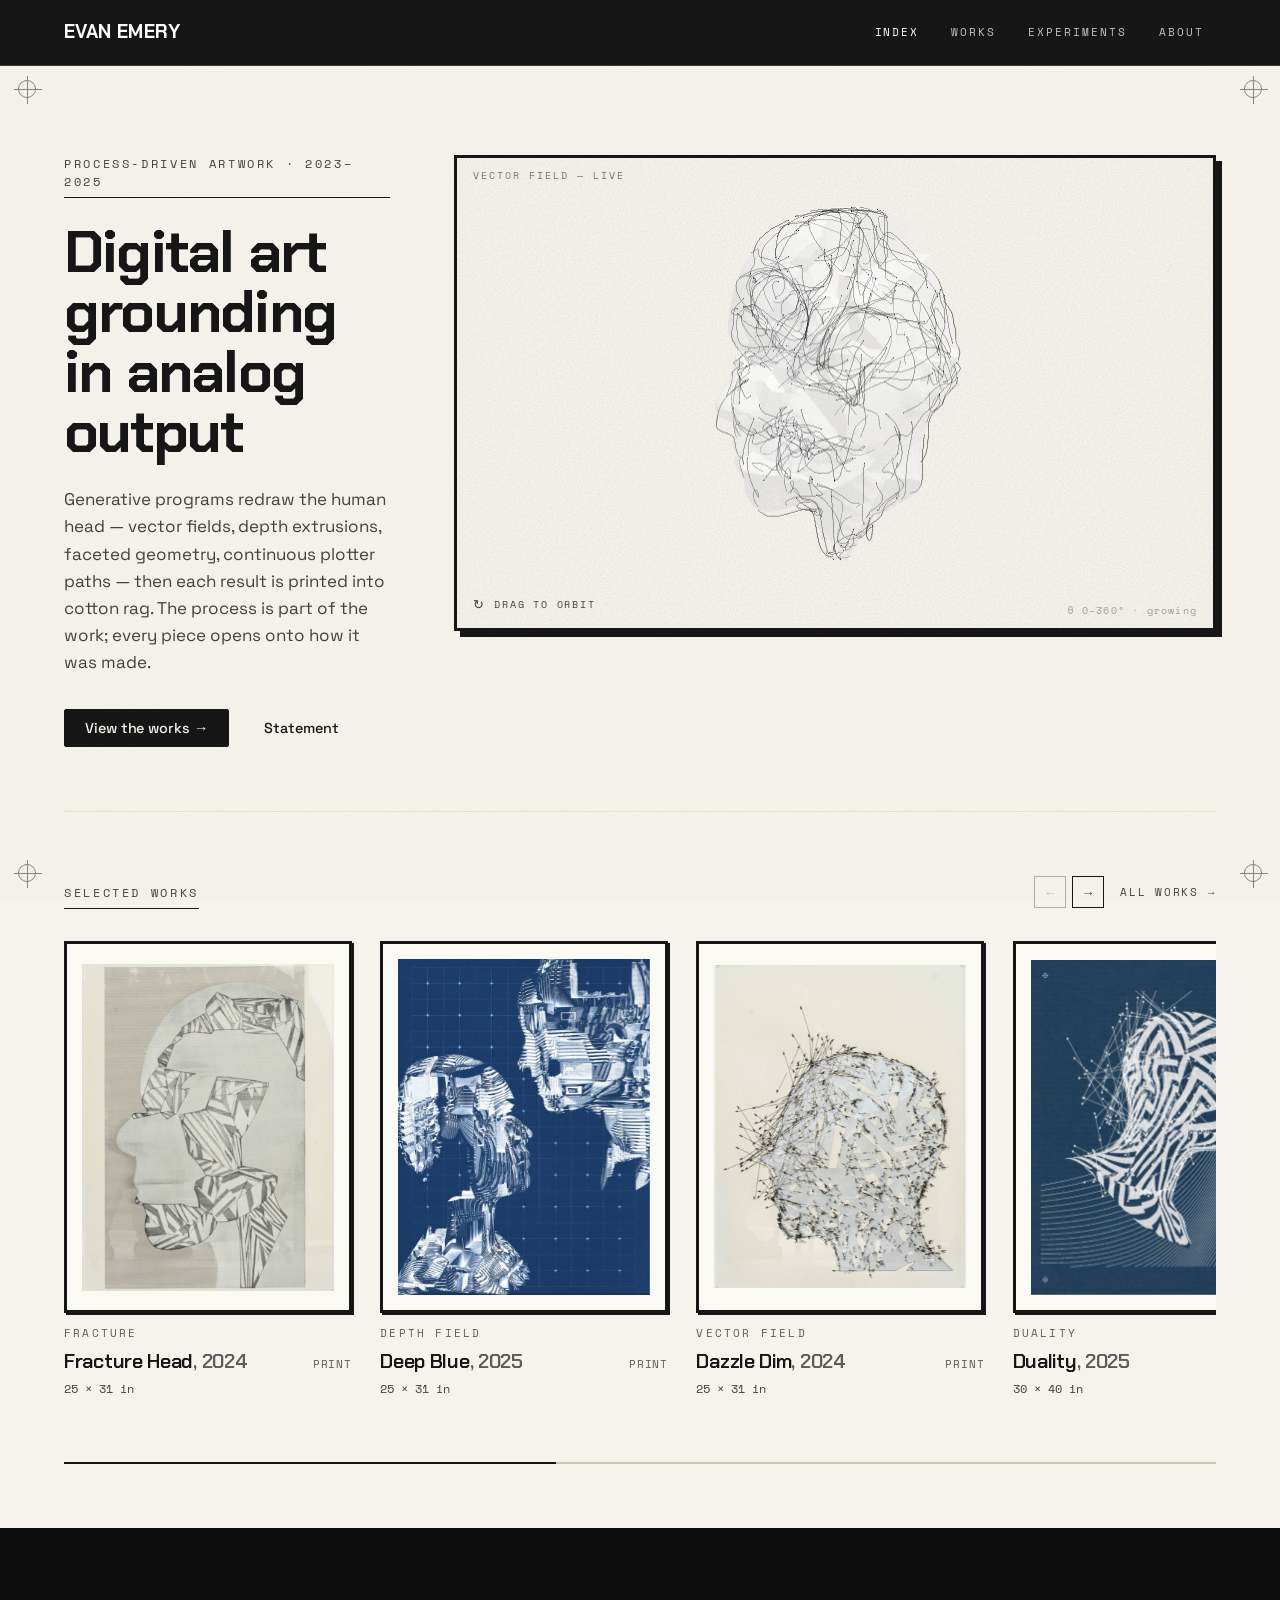
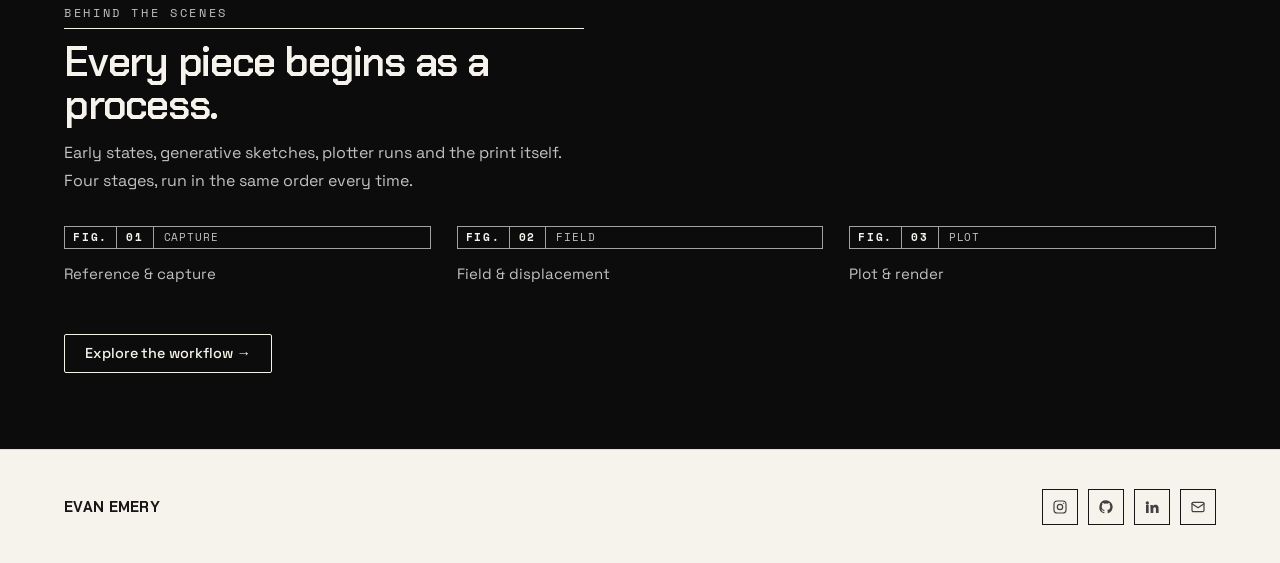
==== commit 5680ece9: "Artwork page: views beside the frame on desktop; title first on phones Desktop: the view strip stand" ====
--- a/index.html
+++ b/index.html
@@ -25,7 +25,7 @@
 <link rel="stylesheet" href="css/tokens/typography.css">
 <link rel="stylesheet" href="css/tokens/spacing.css">
 <link rel="stylesheet" href="css/tokens/effects.css">
-<link rel="stylesheet" href="css/site.css?v=mu9w7mrb">
+<link rel="stylesheet" href="css/site.css?v=mu9wj5dy">
 <link rel="preload" href="assets/fonts/ChakraPetch-700n.woff2" as="font" type="font/woff2" crossorigin>
 <link rel="preload" href="assets/fonts/SpaceGrotesk-400n.woff2" as="font" type="font/woff2" crossorigin>
 <link rel="preload" href="assets/fonts/SpaceMono-400n.woff2" as="font" type="font/woff2" crossorigin>
@@ -713,13 +713,13 @@
   </footer>
 </div>
 
-<script src="js/works-data.js?v=mu9w7mrb"></script>
-<script src="js/site-config.js?v=mu9w7mrb"></script>
+<script src="js/works-data.js?v=mu9wj5dy"></script>
+<script src="js/site-config.js?v=mu9wj5dy"></script>
 <script src="assets/vendor/three.min.js"></script>
-<script src="js/head-points.js?v=mu9w7mrb"></script>
-<script src="js/head-mesh.js?v=mu9w7mrb"></script>
-<script src="js/hero-field.js?v=mu9w7mrb"></script>
-<script src="js/bg-grid.js?v=mu9w7mrb"></script>
-<script src="js/site.js?v=mu9w7mrb"></script>
+<script src="js/head-points.js?v=mu9wj5dy"></script>
+<script src="js/head-mesh.js?v=mu9wj5dy"></script>
+<script src="js/hero-field.js?v=mu9wj5dy"></script>
+<script src="js/bg-grid.js?v=mu9wj5dy"></script>
+<script src="js/site.js?v=mu9wj5dy"></script>
 </body>
 </html>
--- a/css/site.css
+++ b/css/site.css
@@ -635,9 +635,9 @@
   display: grid; grid-template-columns: auto minmax(300px, var(--record-w));
   gap: var(--work-gap); align-items: start; justify-content: center;
 }
-.ee-work > :last-child {
-  position: sticky; top: calc(var(--ee-nav-h, 60px) + 20px);
-}
+/* The record: title block, then the rest. Kept as two pieces so a phone can
+   lift the title above the frame (see the single-column rules). */
+.ee-work-record { display: flex; flex-direction: column; gap: var(--sp-4); }
 /* The stage keeps ONE height whatever view is shown. Every image is given the
    same fixed height (width follows its aspect, matted in white if the width
    must be capped) and the magnified crop is sized to the same outer box, so
@@ -651,13 +651,7 @@
 .ee-work-stage {
   --plate-pad: clamp(12px, 1.5vw, 24px);
   --stage-pad: clamp(14px, 1.6vw, 28px);
-  /* As tall as the viewport allows, capped so the view strip still lands
-     near the fold; and never wider than the room left beside the record. */
-  --stage-h: min(
-    74vh, 860px,
-    calc((100vw - 2 * var(--page-gutter) - var(--work-gap, 64px) - var(--record-w, 380px)
-          - 2 * var(--plate-pad) - 2 * var(--stage-pad) - 3px) / var(--work-ar, 0.75))
-  );
+  --stage-h: min(74vh, 860px);
   --stage-w: calc(var(--stage-h) * var(--work-ar, 0.75));
   width: calc(var(--stage-w) + 2 * var(--plate-pad) + 2 * var(--stage-pad) + 3px);
   max-width: 100%;
@@ -677,6 +671,36 @@
 }
 /* Caption and view strip line up under the frame, not across the column. */
 .ee-focusrow { max-width: 100%; }
+
+/* Desktop: the view strip stands to the LEFT of the frame as a column, the
+   way gallery sites place alternate views, so the frame can take the full
+   viewport height and every view is reachable without scrolling. The frame
+   is bounded by the height left under the nav and by the width left beside
+   the strip and the record, whichever is tighter. */
+@media (min-width: 1101px) {
+  .ee-work > :first-child {
+    display: grid; grid-template-columns: auto auto;
+    grid-template-areas: "strip stage" "strip caption";
+    column-gap: 16px; row-gap: 12px; align-items: start; justify-content: start;
+  }
+  .ee-work-stage { grid-area: stage; }
+  #ee-focus-caption { grid-area: caption; margin-top: 0 !important; }
+  .ee-focusrow {
+    grid-area: strip; flex-direction: column; flex-wrap: nowrap;
+    margin-top: 0; width: 92px; gap: 10px;
+  }
+  .ee-work-stage {
+    --plate-pad: 18px;
+    --stage-pad: 20px;
+    --strip-w: 108px;
+    --stage-h: max(360px, min(
+      calc(100vh - var(--ee-nav-h, 58px) - 112px - 2 * var(--plate-pad) - 2 * var(--stage-pad)),
+      calc((100vw - 2 * var(--page-gutter) - var(--work-gap, 64px) - var(--record-w, 380px) - var(--strip-w)
+            - 2 * var(--plate-pad) - 2 * var(--stage-pad) - 3px) / var(--work-ar, 0.75)),
+      960px
+    ));
+  }
+}
 .ee-focusrow { display: flex; flex-wrap: wrap; gap: 8px; margin-top: var(--sp-3); }
 .ee-focusbtn {
   background: none; padding: 0; cursor: pointer; width: 92px;
@@ -837,7 +861,11 @@
     grid-template-columns: 1fr !important; gap: clamp(24px,5vw,40px) !important;
   }
   .ee-work { justify-content: stretch; }
-  .ee-work > :last-child { position: static; max-width: 640px; }
+  /* Single column: series + title FIRST, then the frame, then the rest of
+     the record — so the opening screen is the work and its name. */
+  .ee-work-record { display: contents; }
+  .ee-work-head { order: -1; }
+  .ee-work-rest { max-width: 640px; }
   .ee-work-stage {
     --stage-h: min(70vh, calc((100vw - 2 * var(--page-gutter) - 2 * var(--plate-pad) - 2 * var(--stage-pad) - 3px) / var(--work-ar, 0.75)));
   }
@@ -925,7 +953,6 @@
    below the fold. Tighten the type and plates rather than let them scroll. */
 @media (min-width: 1101px) and (max-height: 860px) {
   .ee-artcard h3 { font-size: 18px; }
-  .ee-work-stage { --stage-h: min(68vh, 860px, calc((100vw - 2 * var(--page-gutter) - var(--work-gap, 64px) - var(--record-w, 380px) - 2 * var(--plate-pad) - 2 * var(--stage-pad) - 3px) / var(--work-ar, 0.75))); }
   .ee-spec th, .ee-spec td { padding: 4px 0; font-size: 12px; }
   .ee-work h1 { font-size: clamp(26px, 2.8vw, 38px); }
   .ee-focusbtn { width: 78px; }
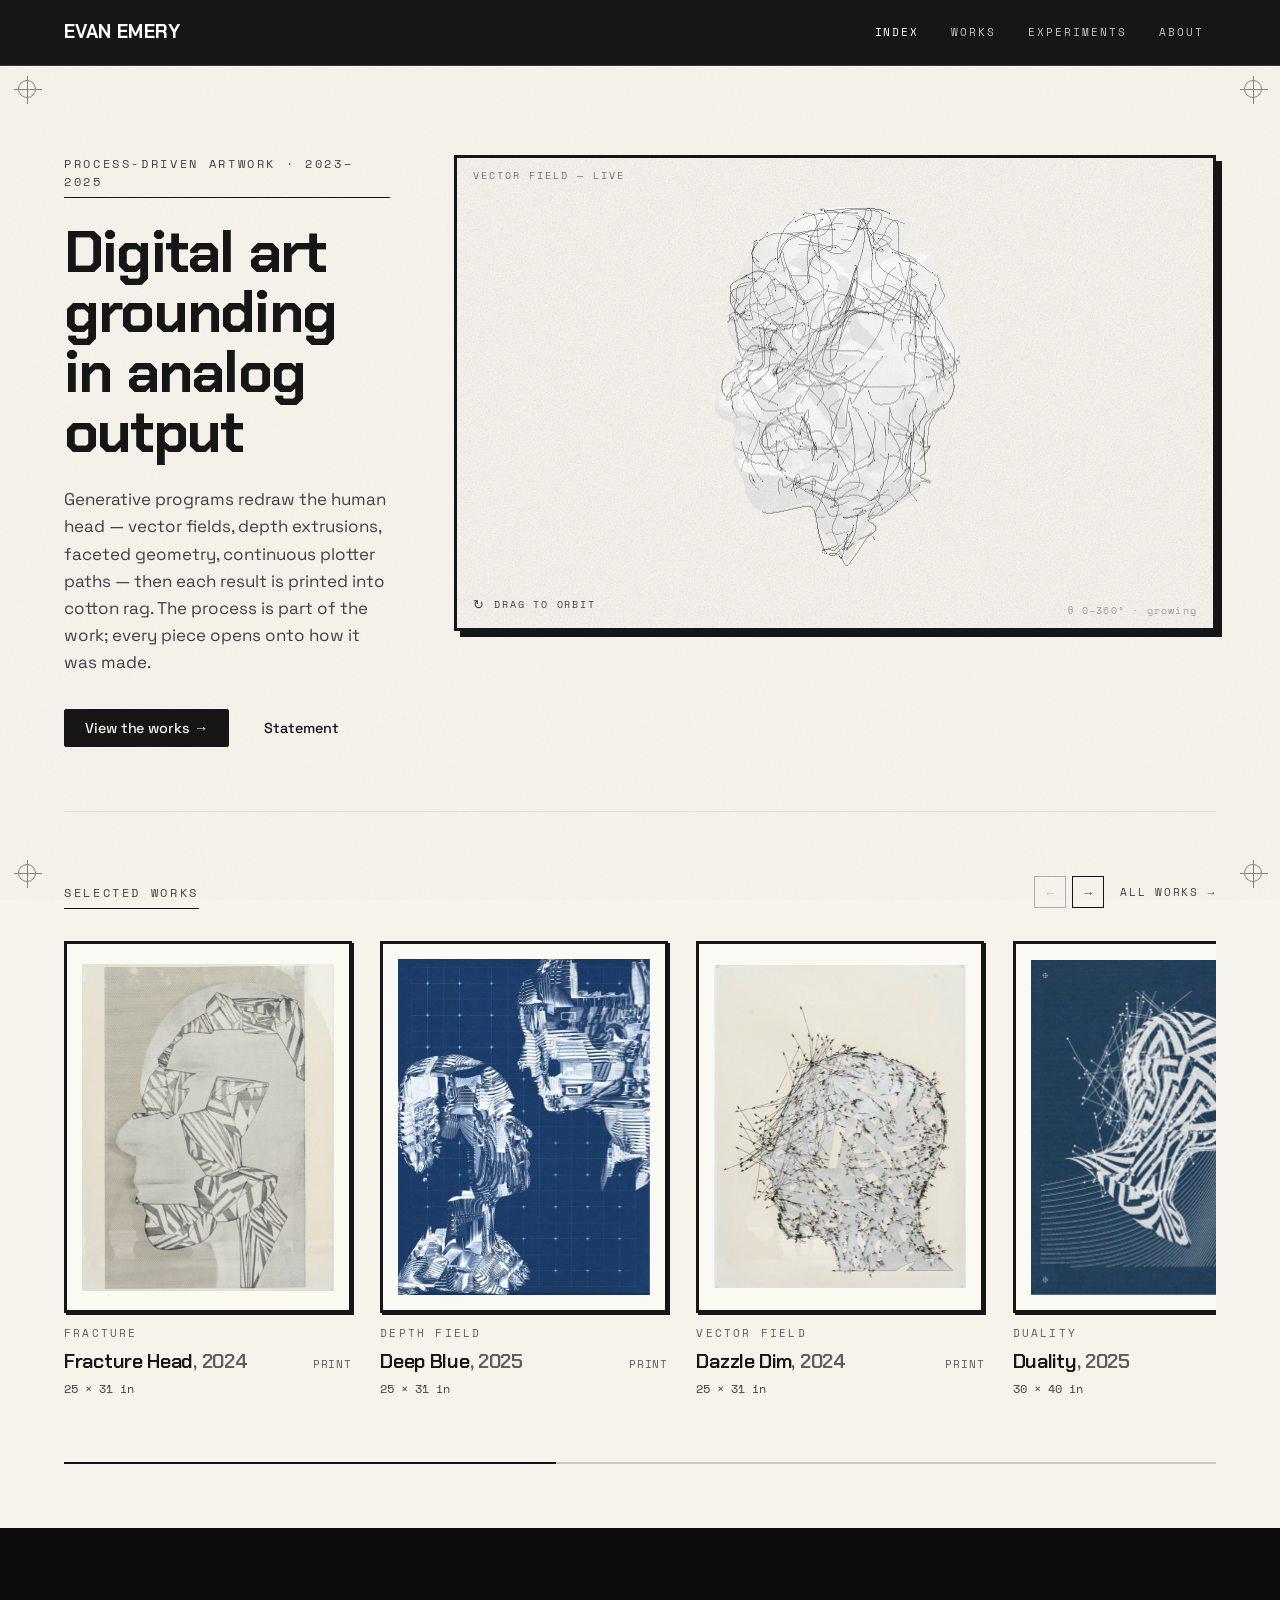
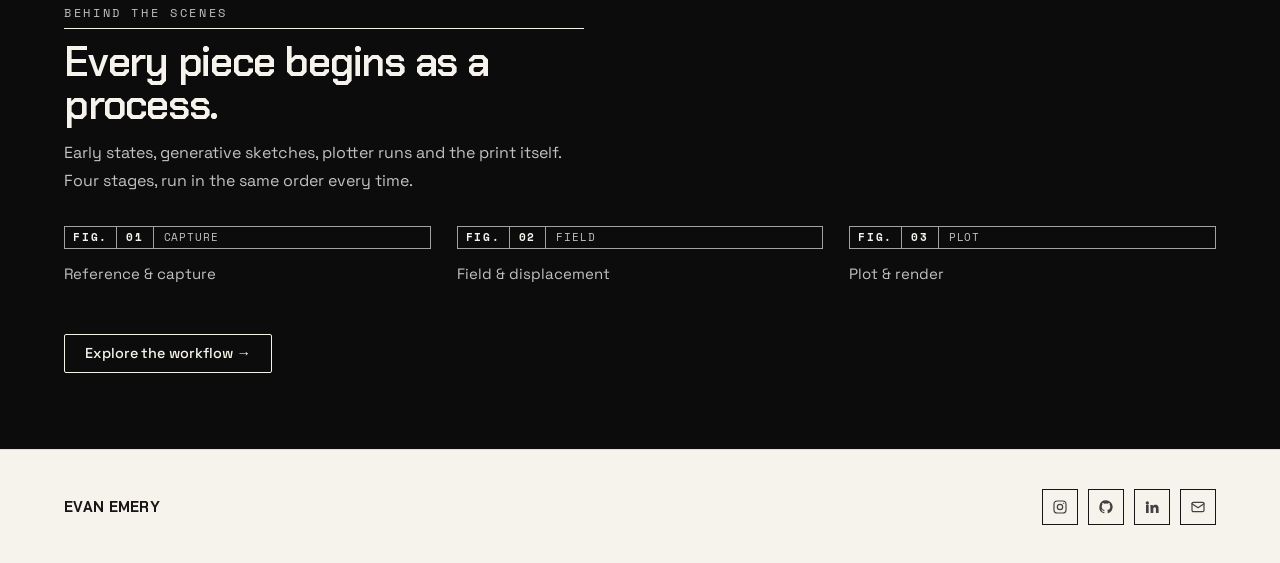
==== commit 5f9658f6: "Artwork page: no breadcrumb; phone opens on the work, its views and its name The breadcrumb is gone " ====
--- a/index.html
+++ b/index.html
@@ -25,7 +25,7 @@
 <link rel="stylesheet" href="css/tokens/typography.css">
 <link rel="stylesheet" href="css/tokens/spacing.css">
 <link rel="stylesheet" href="css/tokens/effects.css">
-<link rel="stylesheet" href="css/site.css?v=mu9wj5dy">
+<link rel="stylesheet" href="css/site.css?v=mu9wrnd3">
 <link rel="preload" href="assets/fonts/ChakraPetch-700n.woff2" as="font" type="font/woff2" crossorigin>
 <link rel="preload" href="assets/fonts/SpaceGrotesk-400n.woff2" as="font" type="font/woff2" crossorigin>
 <link rel="preload" href="assets/fonts/SpaceMono-400n.woff2" as="font" type="font/woff2" crossorigin>
@@ -713,13 +713,13 @@
   </footer>
 </div>
 
-<script src="js/works-data.js?v=mu9wj5dy"></script>
-<script src="js/site-config.js?v=mu9wj5dy"></script>
+<script src="js/works-data.js?v=mu9wrnd3"></script>
+<script src="js/site-config.js?v=mu9wrnd3"></script>
 <script src="assets/vendor/three.min.js"></script>
-<script src="js/head-points.js?v=mu9wj5dy"></script>
-<script src="js/head-mesh.js?v=mu9wj5dy"></script>
-<script src="js/hero-field.js?v=mu9wj5dy"></script>
-<script src="js/bg-grid.js?v=mu9wj5dy"></script>
-<script src="js/site.js?v=mu9wj5dy"></script>
+<script src="js/head-points.js?v=mu9wrnd3"></script>
+<script src="js/head-mesh.js?v=mu9wrnd3"></script>
+<script src="js/hero-field.js?v=mu9wrnd3"></script>
+<script src="js/bg-grid.js?v=mu9wrnd3"></script>
+<script src="js/site.js?v=mu9wrnd3"></script>
 </body>
 </html>
--- a/css/site.css
+++ b/css/site.css
@@ -694,7 +694,7 @@
     --stage-pad: 20px;
     --strip-w: 108px;
     --stage-h: max(360px, min(
-      calc(100vh - var(--ee-nav-h, 58px) - 112px - 2 * var(--plate-pad) - 2 * var(--stage-pad)),
+      calc(100vh - var(--ee-nav-h, 58px) - 78px - 2 * var(--plate-pad) - 2 * var(--stage-pad)),
       calc((100vw - 2 * var(--page-gutter) - var(--work-gap, 64px) - var(--record-w, 380px) - var(--strip-w)
             - 2 * var(--plate-pad) - 2 * var(--stage-pad) - 3px) / var(--work-ar, 0.75)),
       960px
@@ -861,11 +861,7 @@
     grid-template-columns: 1fr !important; gap: clamp(24px,5vw,40px) !important;
   }
   .ee-work { justify-content: stretch; }
-  /* Single column: series + title FIRST, then the frame, then the rest of
-     the record — so the opening screen is the work and its name. */
-  .ee-work-record { display: contents; }
-  .ee-work-head { order: -1; }
-  .ee-work-rest { max-width: 640px; }
+  .ee-work-record { max-width: 640px; }
   .ee-work-stage {
     --stage-h: min(70vh, calc((100vw - 2 * var(--page-gutter) - 2 * var(--plate-pad) - 2 * var(--stage-pad) - 3px) / var(--work-ar, 0.75)));
   }
@@ -933,13 +929,21 @@
   /* Work page: the stage is sized from the work's own aspect so the full
      piece fills the frame edge to edge, capped so it never swallows the
      screen. The same height then holds for every view. */
+  /* Phone: the frame hugs the work (no white side bands), centered, and is
+     capped so frame, view strip AND the title all fit the opening screen
+     (svh: the stable small viewport; the vh line is the fallback). The view
+     strip is a compact row of squares; the caption line names the view. */
   .ee-work-stage {
     --plate-pad: 10px;
     --stage-pad: 10px;
-    width: 100%;
-    --stage-h: min(56vh, calc((100vw - 2 * var(--page-gutter) - 43px) / var(--work-ar, 0.75)));
+    max-width: 100%; margin: 0 auto;
+    --stage-h: min(50vh, calc((100vw - 2 * var(--page-gutter) - 43px) / var(--work-ar, 0.75)));
+    --stage-h: min(50svh, calc((100vw - 2 * var(--page-gutter) - 43px) / var(--work-ar, 0.75)));
   }
-  .ee-focusbtn { width: calc((100% - 24px) / 4); max-width: 84px; }
+  #ee-focus-caption { margin-top: 8px !important; }
+  .ee-focusrow { margin-top: 8px; justify-content: center; gap: 8px; }
+  .ee-focusbtn { width: 56px; max-width: none; }
+  .ee-focusbtn .cap { display: none; }
   .ee-focusrow { flex-wrap: nowrap; }
 }
 
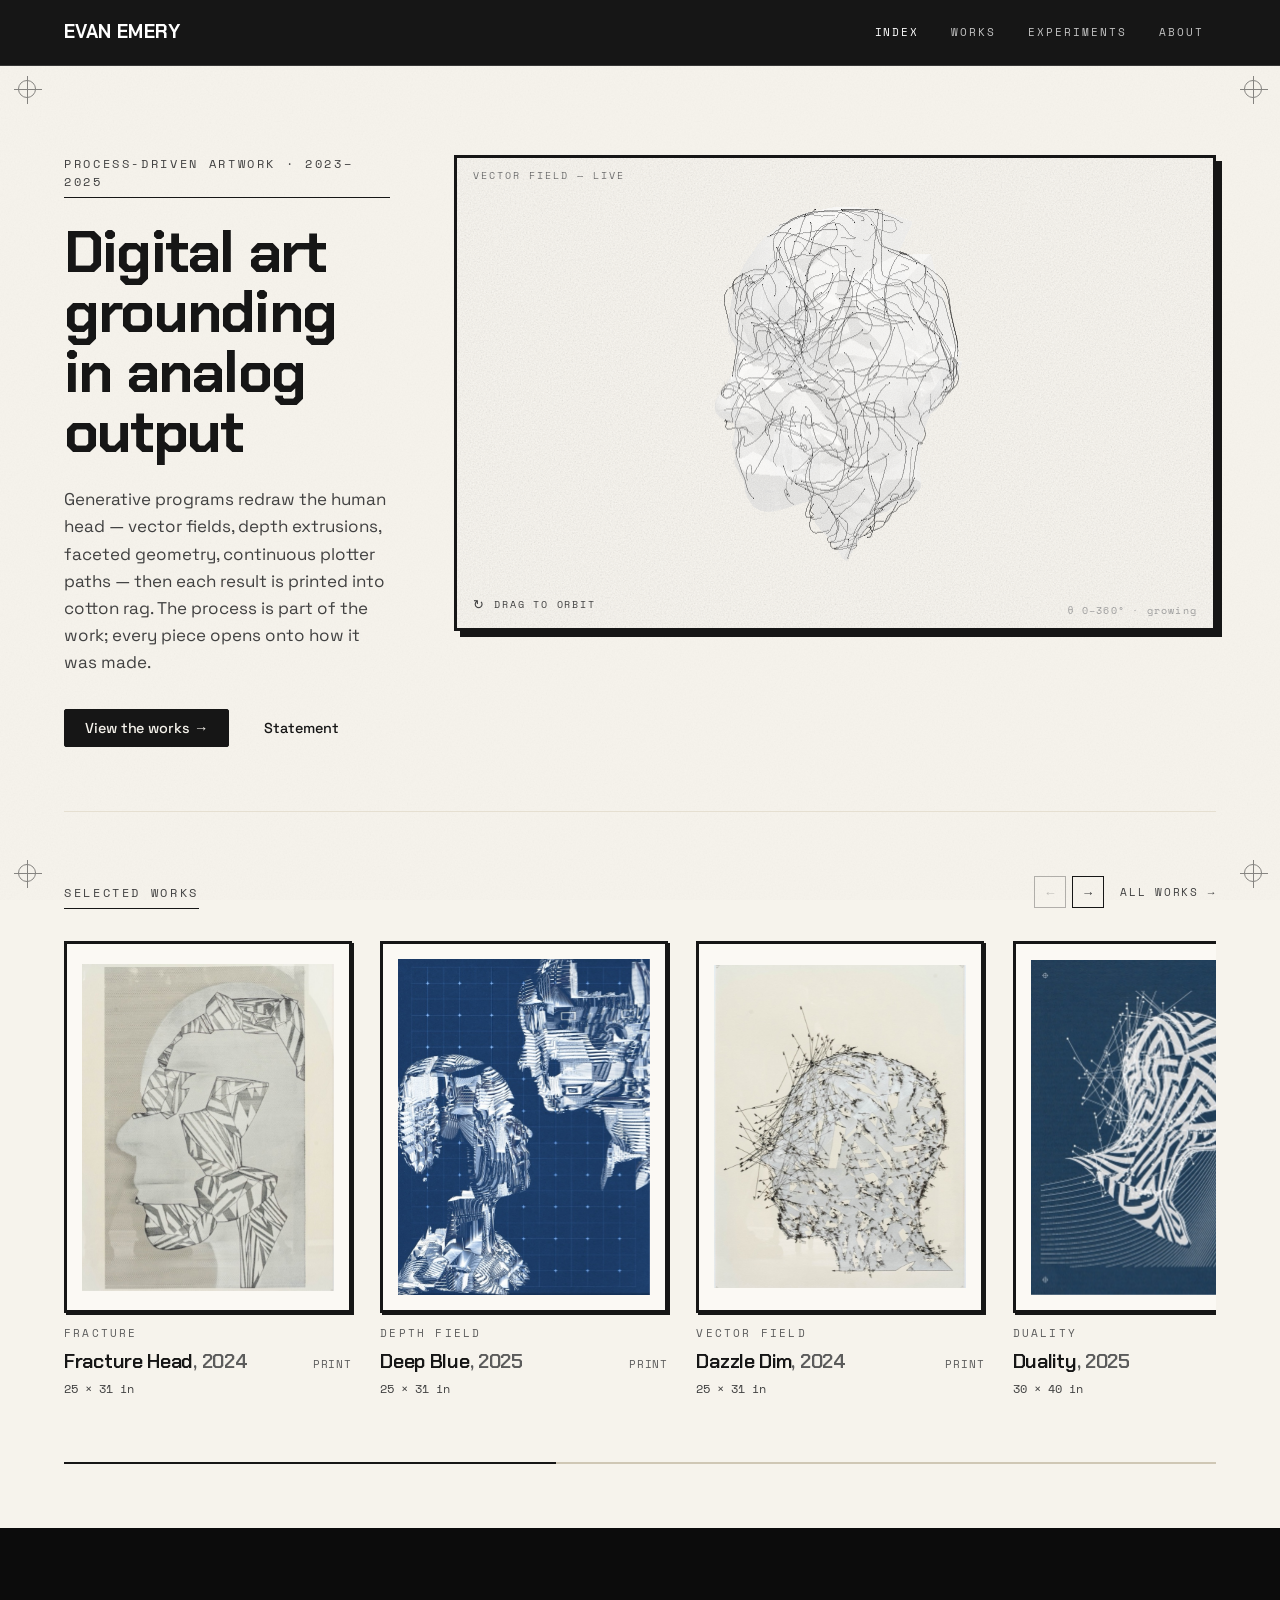
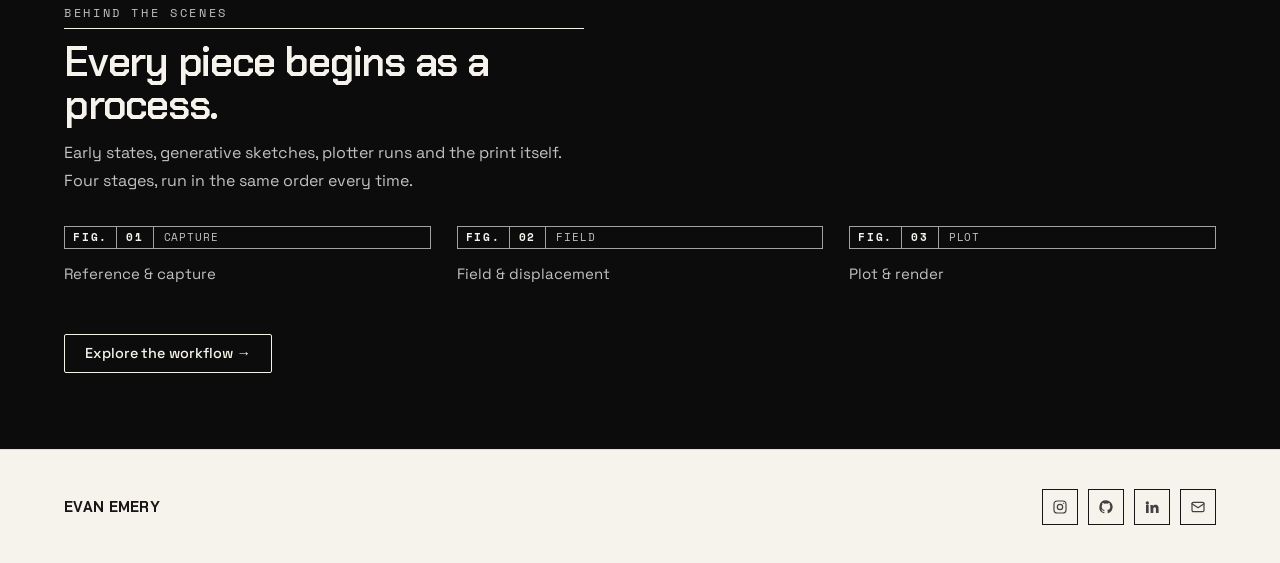
==== commit 3f96347b: "Phone artwork page: frame as large as the screen allows The frame's height is now a budget — viewpor" ====
--- a/index.html
+++ b/index.html
@@ -25,7 +25,7 @@
 <link rel="stylesheet" href="css/tokens/typography.css">
 <link rel="stylesheet" href="css/tokens/spacing.css">
 <link rel="stylesheet" href="css/tokens/effects.css">
-<link rel="stylesheet" href="css/site.css?v=mu9wrnd3">
+<link rel="stylesheet" href="css/site.css?v=mu9x1kyz">
 <link rel="preload" href="assets/fonts/ChakraPetch-700n.woff2" as="font" type="font/woff2" crossorigin>
 <link rel="preload" href="assets/fonts/SpaceGrotesk-400n.woff2" as="font" type="font/woff2" crossorigin>
 <link rel="preload" href="assets/fonts/SpaceMono-400n.woff2" as="font" type="font/woff2" crossorigin>
@@ -713,13 +713,13 @@
   </footer>
 </div>
 
-<script src="js/works-data.js?v=mu9wrnd3"></script>
-<script src="js/site-config.js?v=mu9wrnd3"></script>
+<script src="js/works-data.js?v=mu9x1kyz"></script>
+<script src="js/site-config.js?v=mu9x1kyz"></script>
 <script src="assets/vendor/three.min.js"></script>
-<script src="js/head-points.js?v=mu9wrnd3"></script>
-<script src="js/head-mesh.js?v=mu9wrnd3"></script>
-<script src="js/hero-field.js?v=mu9wrnd3"></script>
-<script src="js/bg-grid.js?v=mu9wrnd3"></script>
-<script src="js/site.js?v=mu9wrnd3"></script>
+<script src="js/head-points.js?v=mu9x1kyz"></script>
+<script src="js/head-mesh.js?v=mu9x1kyz"></script>
+<script src="js/hero-field.js?v=mu9x1kyz"></script>
+<script src="js/bg-grid.js?v=mu9x1kyz"></script>
+<script src="js/site.js?v=mu9x1kyz"></script>
 </body>
 </html>
--- a/css/site.css
+++ b/css/site.css
@@ -937,12 +937,16 @@
     --plate-pad: 10px;
     --stage-pad: 10px;
     max-width: 100%; margin: 0 auto;
-    --stage-h: min(50vh, calc((100vw - 2 * var(--page-gutter) - 43px) / var(--work-ar, 0.75)));
-    --stage-h: min(50svh, calc((100vw - 2 * var(--page-gutter) - 43px) / var(--work-ar, 0.75)));
+    /* Height budget: viewport minus nav, section padding, view strip, and
+       the series label + title, so exactly those land above the fold and the
+       frame takes everything else. Width caps it on tall phones. */
+    --stage-h: max(220px, min(calc(100vh - 262px), calc((100vw - 2 * var(--page-gutter) - 43px) / var(--work-ar, 0.75))));
+    --stage-h: max(220px, min(calc(100svh - 262px), calc((100vw - 2 * var(--page-gutter) - 43px) / var(--work-ar, 0.75))));
   }
-  #ee-focus-caption { margin-top: 8px !important; }
-  .ee-focusrow { margin-top: 8px; justify-content: center; gap: 8px; }
-  .ee-focusbtn { width: 56px; max-width: none; }
+  #ee-focus-caption { display: none; }
+  .ee-work { gap: 14px !important; }
+  .ee-focusrow { margin-top: 10px; justify-content: center; gap: 8px; }
+  .ee-focusbtn { width: 48px; max-width: none; }
   .ee-focusbtn .cap { display: none; }
   .ee-focusrow { flex-wrap: nowrap; }
 }
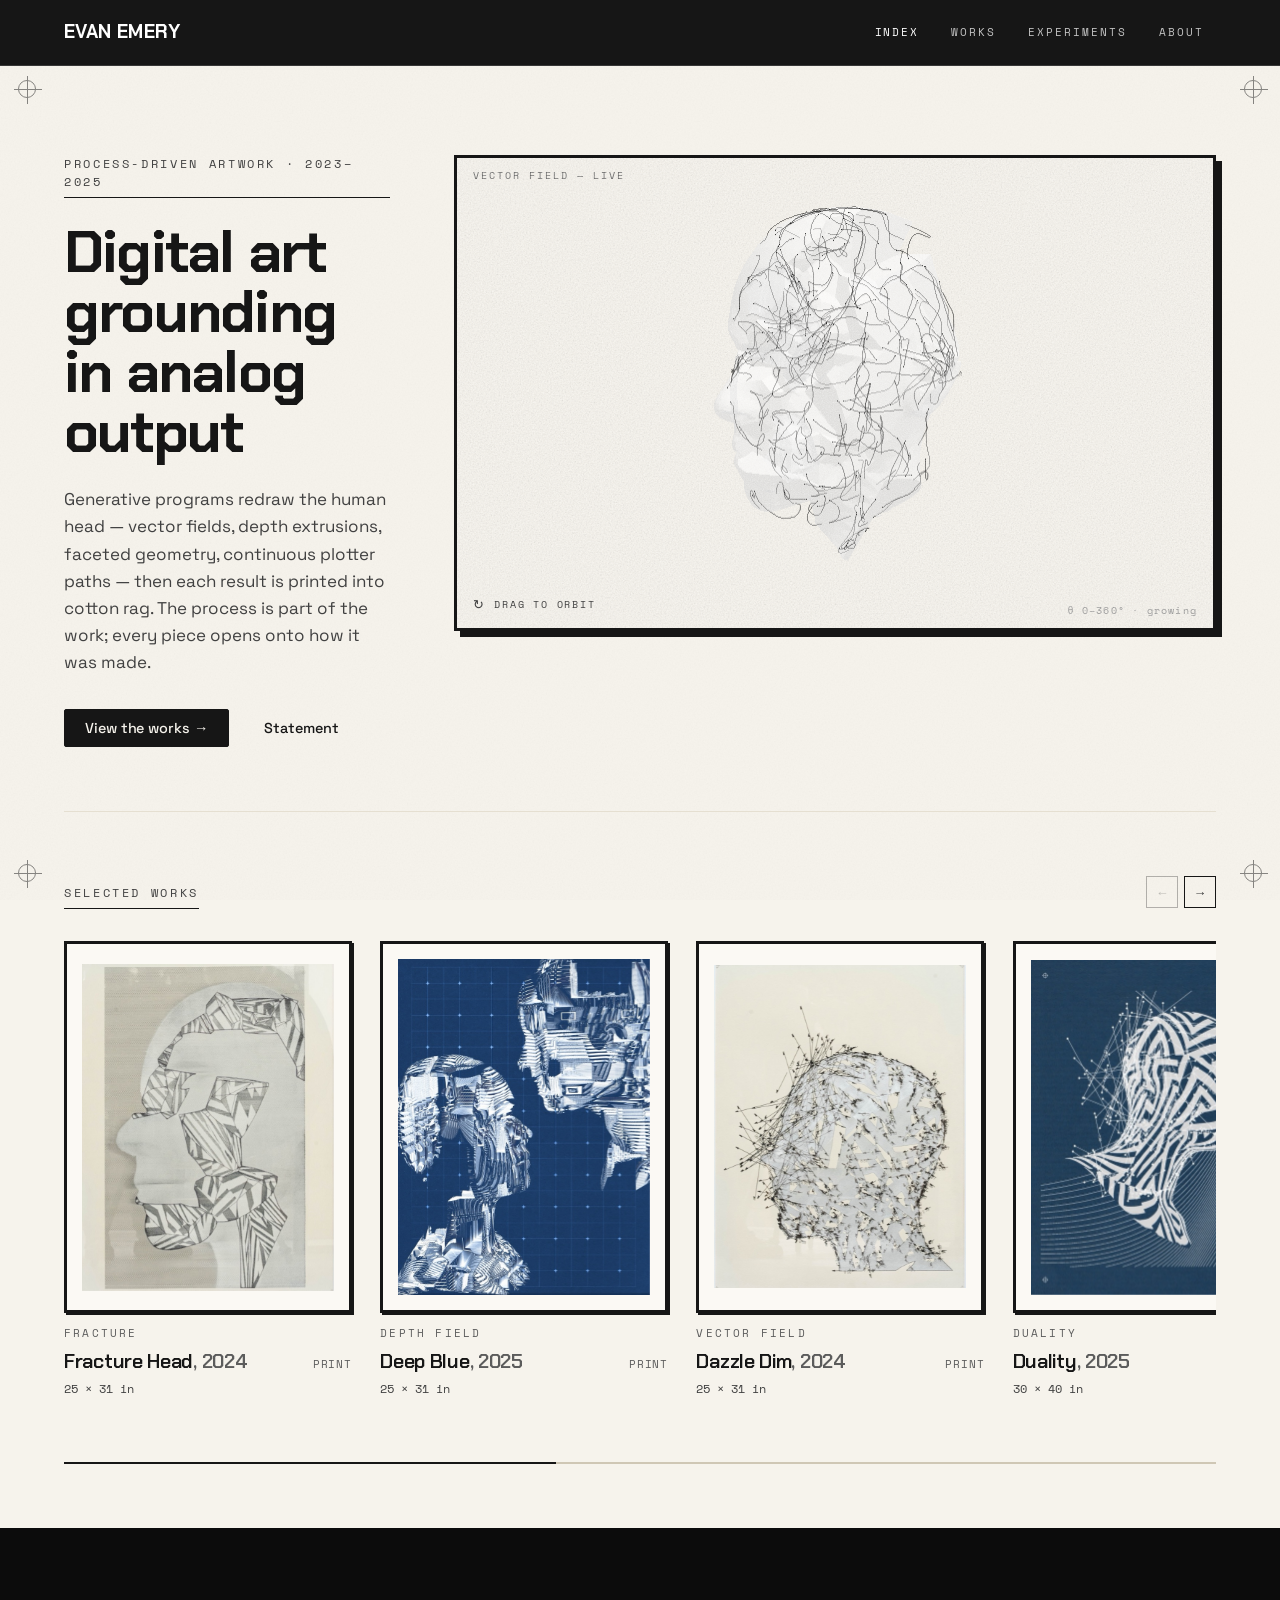
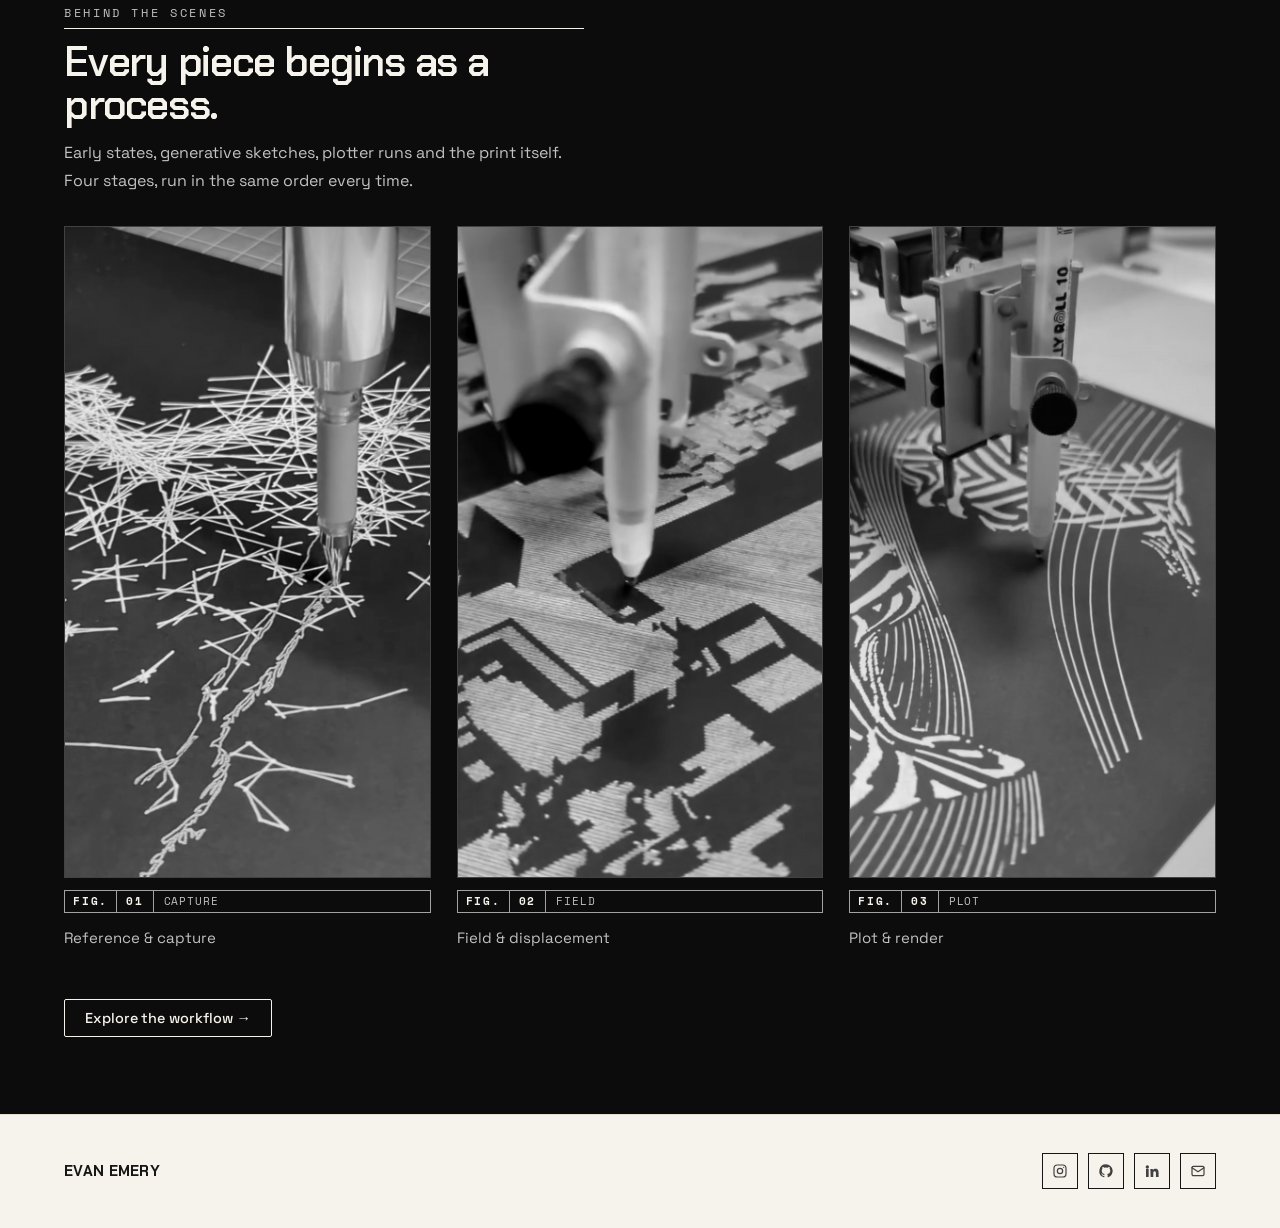
==== commit 5c07e98e: "Selected works: mouse drag scrolls the row; behind-the-scenes gets 9:16 stills - The row can be grab" ====
--- a/index.html
+++ b/index.html
@@ -25,7 +25,7 @@
 <link rel="stylesheet" href="css/tokens/typography.css">
 <link rel="stylesheet" href="css/tokens/spacing.css">
 <link rel="stylesheet" href="css/tokens/effects.css">
-<link rel="stylesheet" href="css/site.css?v=mu9x1kyz">
+<link rel="stylesheet" href="css/site.css?v=mu9xq5mq">
 <link rel="preload" href="assets/fonts/ChakraPetch-700n.woff2" as="font" type="font/woff2" crossorigin>
 <link rel="preload" href="assets/fonts/SpaceGrotesk-400n.woff2" as="font" type="font/woff2" crossorigin>
 <link rel="preload" href="assets/fonts/SpaceMono-400n.woff2" as="font" type="font/woff2" crossorigin>
@@ -89,12 +89,9 @@
       <div style="padding:clamp(44px,5vw,72px) var(--page-gutter)">
         <div class="ee-secthead" data-reveal>
           <div class="ee-speclabel">Selected works</div>
-          <div style="display:flex;align-items:center;gap:16px">
-            <div class="ee-selnav" id="ee-selnav" hidden style="align-items:center;gap:6px">
-              <button type="button" class="ee-arrowbtn" data-sel-scroll="prev" aria-label="Previous works" disabled>←</button>
-              <button type="button" class="ee-arrowbtn" data-sel-scroll="next" aria-label="Next works">→</button>
-            </div>
-            <a class="ee-textbtn" href="#/works" data-route="works">All works →</a>
+          <div class="ee-selnav" id="ee-selnav" hidden style="align-items:center;gap:6px">
+            <button type="button" class="ee-arrowbtn" data-sel-scroll="prev" aria-label="Previous works" disabled>←</button>
+            <button type="button" class="ee-arrowbtn" data-sel-scroll="next" aria-label="Next works">→</button>
           </div>
         </div>
         <div class="ee-rail" id="ee-rail" data-at-start="1" data-at-end="0">
@@ -266,18 +263,21 @@
             <h2 class="ee-h2">Every piece begins as a process.</h2>
             <p class="ee-body">Early states, generative sketches, plotter runs and the print itself. Four stages, run in the same order every time.</p>
           </div>
-          <div class="ee-grid-3 ee-grid-3--tight" style="gap:clamp(16px,2vw,28px)">
-            <div data-reveal data-reveal-delay="0" class="ee-stack" style="gap:12px">
+          <div class="ee-grid-3 ee-grid-3--tight ee-bts-grid" style="gap:clamp(16px,2vw,28px)">
+            <div data-reveal data-reveal-delay="0" class="ee-stack ee-bts" style="gap:12px">
+              <figure class="ee-bts-img"><img src="assets/bts/bts-01-linework-plot.jpg" alt="Pen plotter laying white ink linework on black paper" loading="lazy" decoding="async" width="776" height="1380"></figure>
               <span class="ee-figtag ee-figtag--outline"><span class="fig">FIG.</span><span class="num">01</span><span class="lbl">Capture</span></span>
-              <span class="ee-body" style="font-size:15px">Reference &amp; capture</span>
-            </div>
-            <div data-reveal data-reveal-delay="100" class="ee-stack" style="gap:12px">
+              <span class="ee-body ee-bts-title" style="font-size:15px">Reference &amp; capture</span>
+            </div>
+            <div data-reveal data-reveal-delay="100" class="ee-stack ee-bts" style="gap:12px">
+              <figure class="ee-bts-img"><img src="assets/bts/bts-02-voxel-plot.jpg" alt="Plotter pen tracing a faceted field in blue on grey paper" loading="lazy" decoding="async" width="776" height="1380"></figure>
               <span class="ee-figtag ee-figtag--outline"><span class="fig">FIG.</span><span class="num">02</span><span class="lbl">Field</span></span>
-              <span class="ee-body" style="font-size:15px">Field &amp; displacement</span>
-            </div>
-            <div data-reveal data-reveal-delay="200" class="ee-stack" style="gap:12px">
+              <span class="ee-body ee-bts-title" style="font-size:15px">Field &amp; displacement</span>
+            </div>
+            <div data-reveal data-reveal-delay="200" class="ee-stack ee-bts" style="gap:12px">
+              <figure class="ee-bts-img"><img src="assets/bts/bts-03-duality-plot.jpg" alt="Plotter drawing the Duality plate in white ink on blue mat board" loading="lazy" decoding="async" width="776" height="1380"></figure>
               <span class="ee-figtag ee-figtag--outline"><span class="fig">FIG.</span><span class="num">03</span><span class="lbl">Plot</span></span>
-              <span class="ee-body" style="font-size:15px">Plot &amp; render</span>
+              <span class="ee-body ee-bts-title" style="font-size:15px">Plot &amp; render</span>
             </div>
           </div>
           <div style="margin-top:var(--sp-7)">
@@ -713,13 +713,13 @@
   </footer>
 </div>
 
-<script src="js/works-data.js?v=mu9x1kyz"></script>
-<script src="js/site-config.js?v=mu9x1kyz"></script>
+<script src="js/works-data.js?v=mu9xq5mq"></script>
+<script src="js/site-config.js?v=mu9xq5mq"></script>
 <script src="assets/vendor/three.min.js"></script>
-<script src="js/head-points.js?v=mu9x1kyz"></script>
-<script src="js/head-mesh.js?v=mu9x1kyz"></script>
-<script src="js/hero-field.js?v=mu9x1kyz"></script>
-<script src="js/bg-grid.js?v=mu9x1kyz"></script>
-<script src="js/site.js?v=mu9x1kyz"></script>
+<script src="js/head-points.js?v=mu9xq5mq"></script>
+<script src="js/head-mesh.js?v=mu9xq5mq"></script>
+<script src="js/hero-field.js?v=mu9xq5mq"></script>
+<script src="js/bg-grid.js?v=mu9xq5mq"></script>
+<script src="js/site.js?v=mu9xq5mq"></script>
 </body>
 </html>
--- a/css/site.css
+++ b/css/site.css
@@ -436,6 +436,11 @@
   scrollbar-width: none; padding-bottom: 4px;
 }
 .ee-selrow::-webkit-scrollbar { display: none; }
+@media (hover: hover) and (pointer: fine) {
+  .ee-selrow { cursor: grab; }
+  .ee-selrow.is-grabbing { cursor: grabbing; user-select: none; }
+  .ee-selrow.is-grabbing .ee-artcard { pointer-events: none; }
+}
 .ee-selrow > * { scroll-snap-align: start; flex: none; }
 /* ---------- scroll rail affordances ---------------------------------------
    Horizontal scrolling has weak information scent. The row says "there is
@@ -509,6 +514,27 @@
 
 .ee-band { background: var(--ee-void); padding: clamp(40px,5vw,88px) var(--page-gutter); }
 .ee-band-inner { max-width: 1200px; margin: 0 auto; }
+
+/* Behind the scenes: 9:16 process stills, monochrome until hovered so the
+   band stays quiet and the colour arrives with attention. */
+.ee-bts-img {
+  margin: 0; aspect-ratio: 9 / 16; overflow: hidden;
+  border: 1px solid rgba(255,255,255,.22); background: #0d0d0d;
+}
+.ee-bts-img img {
+  display: block; width: 100%; height: 100%;
+  filter: grayscale(1) contrast(1.05);
+  transition: filter var(--dur-slow) var(--ease-standard), transform var(--dur-slow) var(--ease-standard);
+}
+.ee-bts:hover .ee-bts-img img, .ee-bts:focus-within .ee-bts-img img { filter: none; }
+@media (max-width: 700px) {
+  /* Three stills side by side is right for 9:16; the labels under them
+     were built for a wide cell, so they go compact here. */
+  .ee-bts-grid { gap: 10px !important; }
+  .ee-bts .ee-figtag .lbl { display: none; }
+  .ee-bts .ee-figtag .fig, .ee-bts .ee-figtag .num { padding: 3px 6px; font-size: 9px; }
+  .ee-bts-title { font-size: 12px !important; line-height: 1.35; }
+}
 .ee-splitend {
   display: grid; grid-template-columns: minmax(0,1.15fr) minmax(0,0.85fr);
   gap: clamp(28px,4vw,72px); align-items: end;
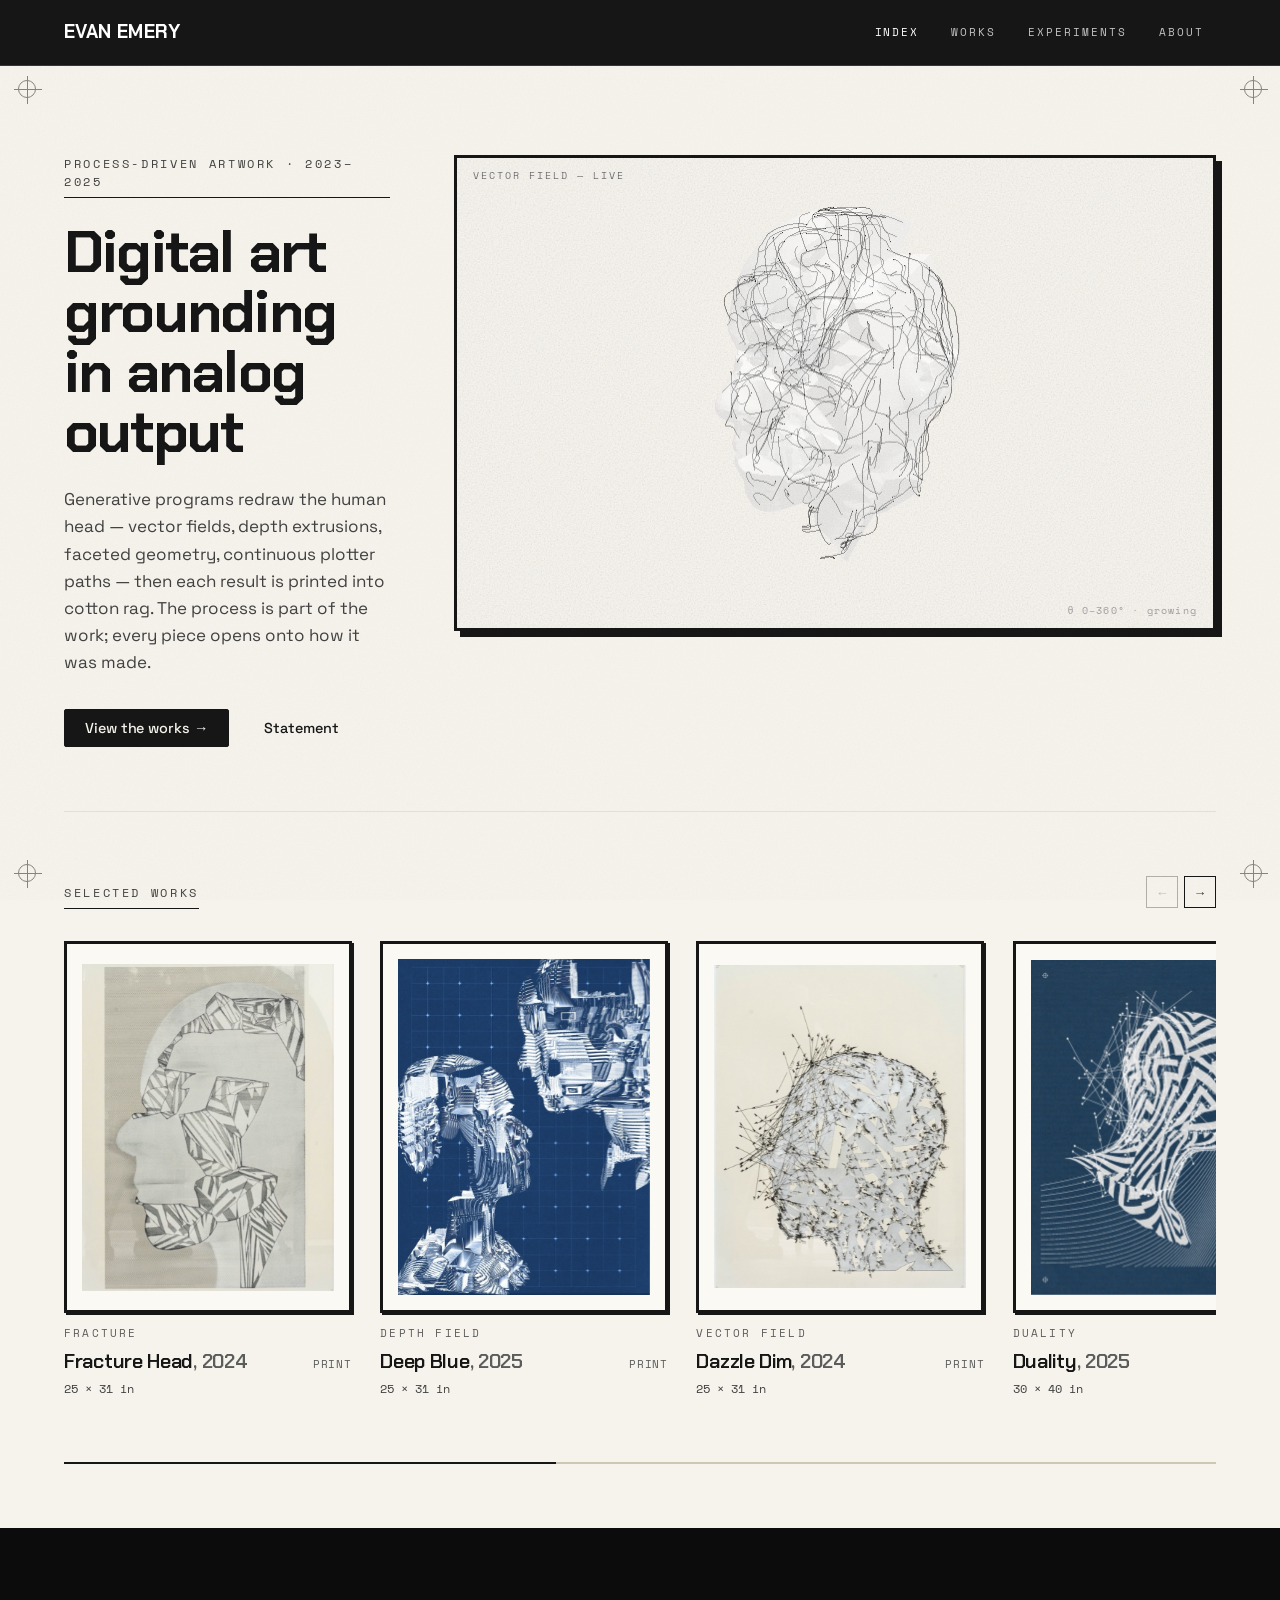
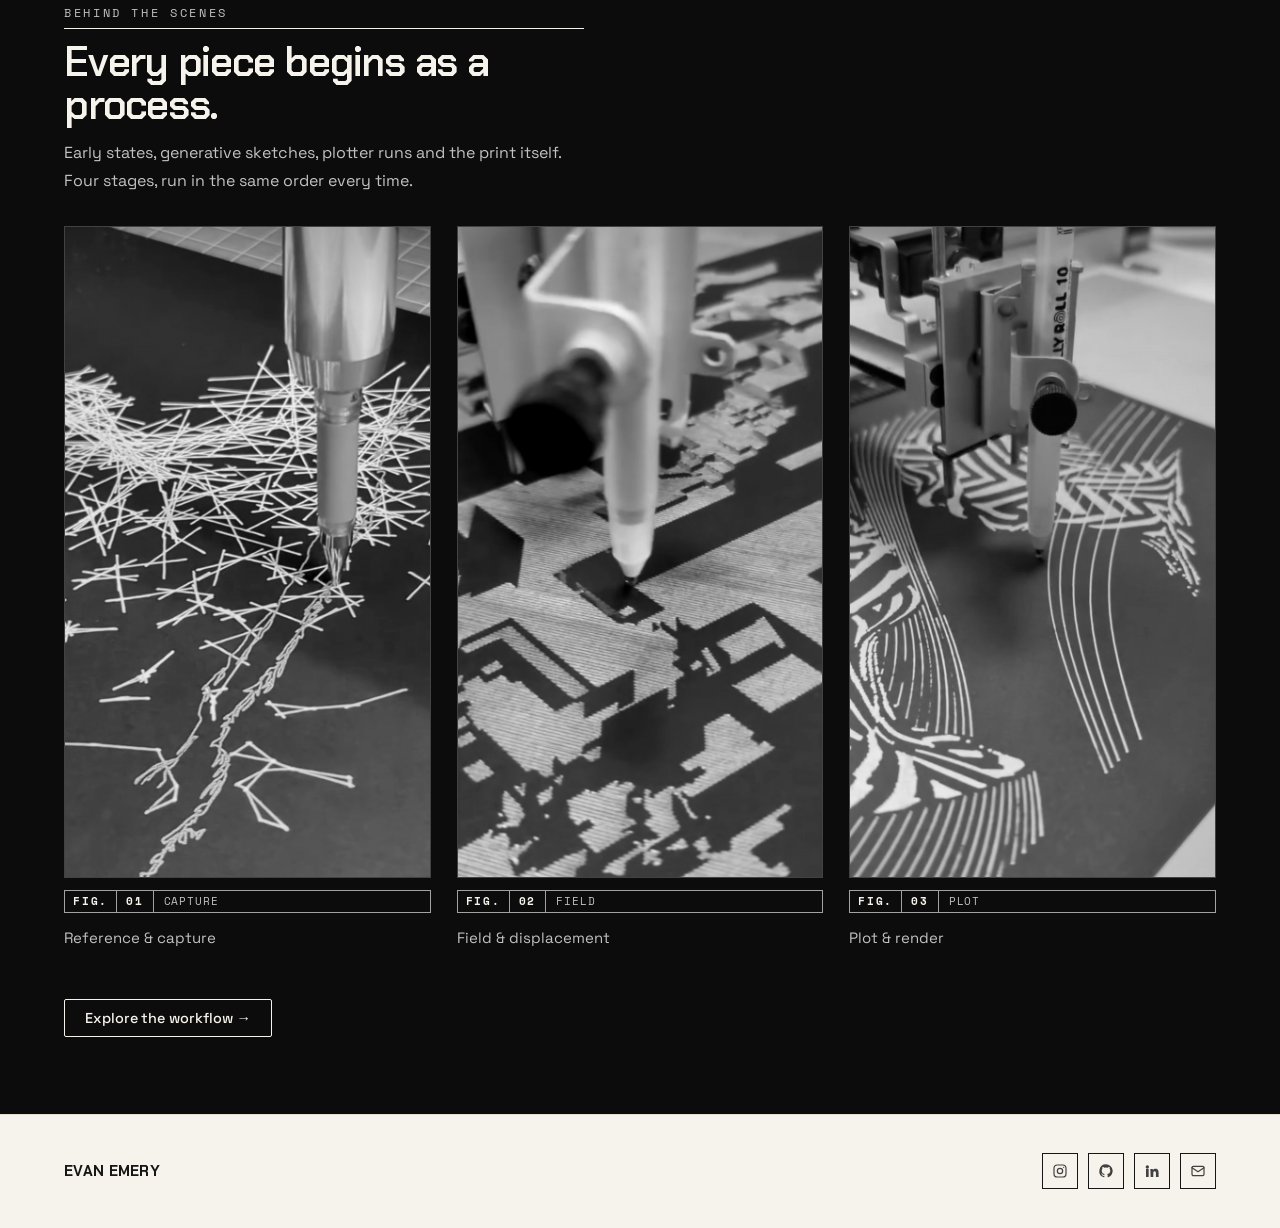
==== commit b127653a: "Carousel: even height on phones, native feel on desktop; workflow deep link - Phone row: a landscape" ====
--- a/index.html
+++ b/index.html
@@ -25,7 +25,7 @@
 <link rel="stylesheet" href="css/tokens/typography.css">
 <link rel="stylesheet" href="css/tokens/spacing.css">
 <link rel="stylesheet" href="css/tokens/effects.css">
-<link rel="stylesheet" href="css/site.css?v=mu9xq5mq">
+<link rel="stylesheet" href="css/site.css?v=mu9yi9gk">
 <link rel="preload" href="assets/fonts/ChakraPetch-700n.woff2" as="font" type="font/woff2" crossorigin>
 <link rel="preload" href="assets/fonts/SpaceGrotesk-400n.woff2" as="font" type="font/woff2" crossorigin>
 <link rel="preload" href="assets/fonts/SpaceMono-400n.woff2" as="font" type="font/woff2" crossorigin>
@@ -281,7 +281,7 @@
             </div>
           </div>
           <div style="margin-top:var(--sp-7)">
-            <a class="ee-btn ee-btn--secondary" href="#/about" data-route="about">Explore the workflow →</a>
+            <a class="ee-btn ee-btn--secondary" href="#/workflow" data-route="workflow">Explore the workflow →</a>
           </div>
         </div>
       </div>
@@ -713,13 +713,13 @@
   </footer>
 </div>
 
-<script src="js/works-data.js?v=mu9xq5mq"></script>
-<script src="js/site-config.js?v=mu9xq5mq"></script>
+<script src="js/works-data.js?v=mu9yi9gk"></script>
+<script src="js/site-config.js?v=mu9yi9gk"></script>
 <script src="assets/vendor/three.min.js"></script>
-<script src="js/head-points.js?v=mu9xq5mq"></script>
-<script src="js/head-mesh.js?v=mu9xq5mq"></script>
-<script src="js/hero-field.js?v=mu9xq5mq"></script>
-<script src="js/bg-grid.js?v=mu9xq5mq"></script>
-<script src="js/site.js?v=mu9xq5mq"></script>
+<script src="js/head-points.js?v=mu9yi9gk"></script>
+<script src="js/head-mesh.js?v=mu9yi9gk"></script>
+<script src="js/hero-field.js?v=mu9yi9gk"></script>
+<script src="js/bg-grid.js?v=mu9yi9gk"></script>
+<script src="js/site.js?v=mu9yi9gk"></script>
 </body>
 </html>
--- a/css/site.css
+++ b/css/site.css
@@ -437,7 +437,9 @@
 }
 .ee-selrow::-webkit-scrollbar { display: none; }
 @media (hover: hover) and (pointer: fine) {
-  .ee-selrow { cursor: grab; }
+  /* No snap with a mouse or trackpad: the row scrolls and glides like any
+     native view. Snap stays on touch, where it feels right. */
+  .ee-selrow { cursor: grab; scroll-snap-type: none; }
   .ee-selrow.is-grabbing { cursor: grabbing; user-select: none; }
   .ee-selrow.is-grabbing .ee-artcard { pointer-events: none; }
 }
@@ -942,6 +944,11 @@
   /* One work per row on a phone; the solver enforces this too. */
   #ee-works-grid { gap: clamp(24px, 6vw, 36px); }
 
+  /* Phone carousel: a landscape work sits matted inside the portrait plate,
+     so every card in the row is the same full height. */
+  #ee-selscroll .ee-artcard[data-orient="landscape"] .plate { aspect-ratio: 3 / 4; }
+  #ee-selscroll .ee-artcard[data-orient="landscape"] .plate img { width: 100%; height: 100%; object-fit: contain; }
+
   /* Works heading: keep the first plate near the top of the screen. The
      filter chips run as one line that scrolls sideways, the cut-off last
      chip saying there are more, rather than wrapping into three rows. */
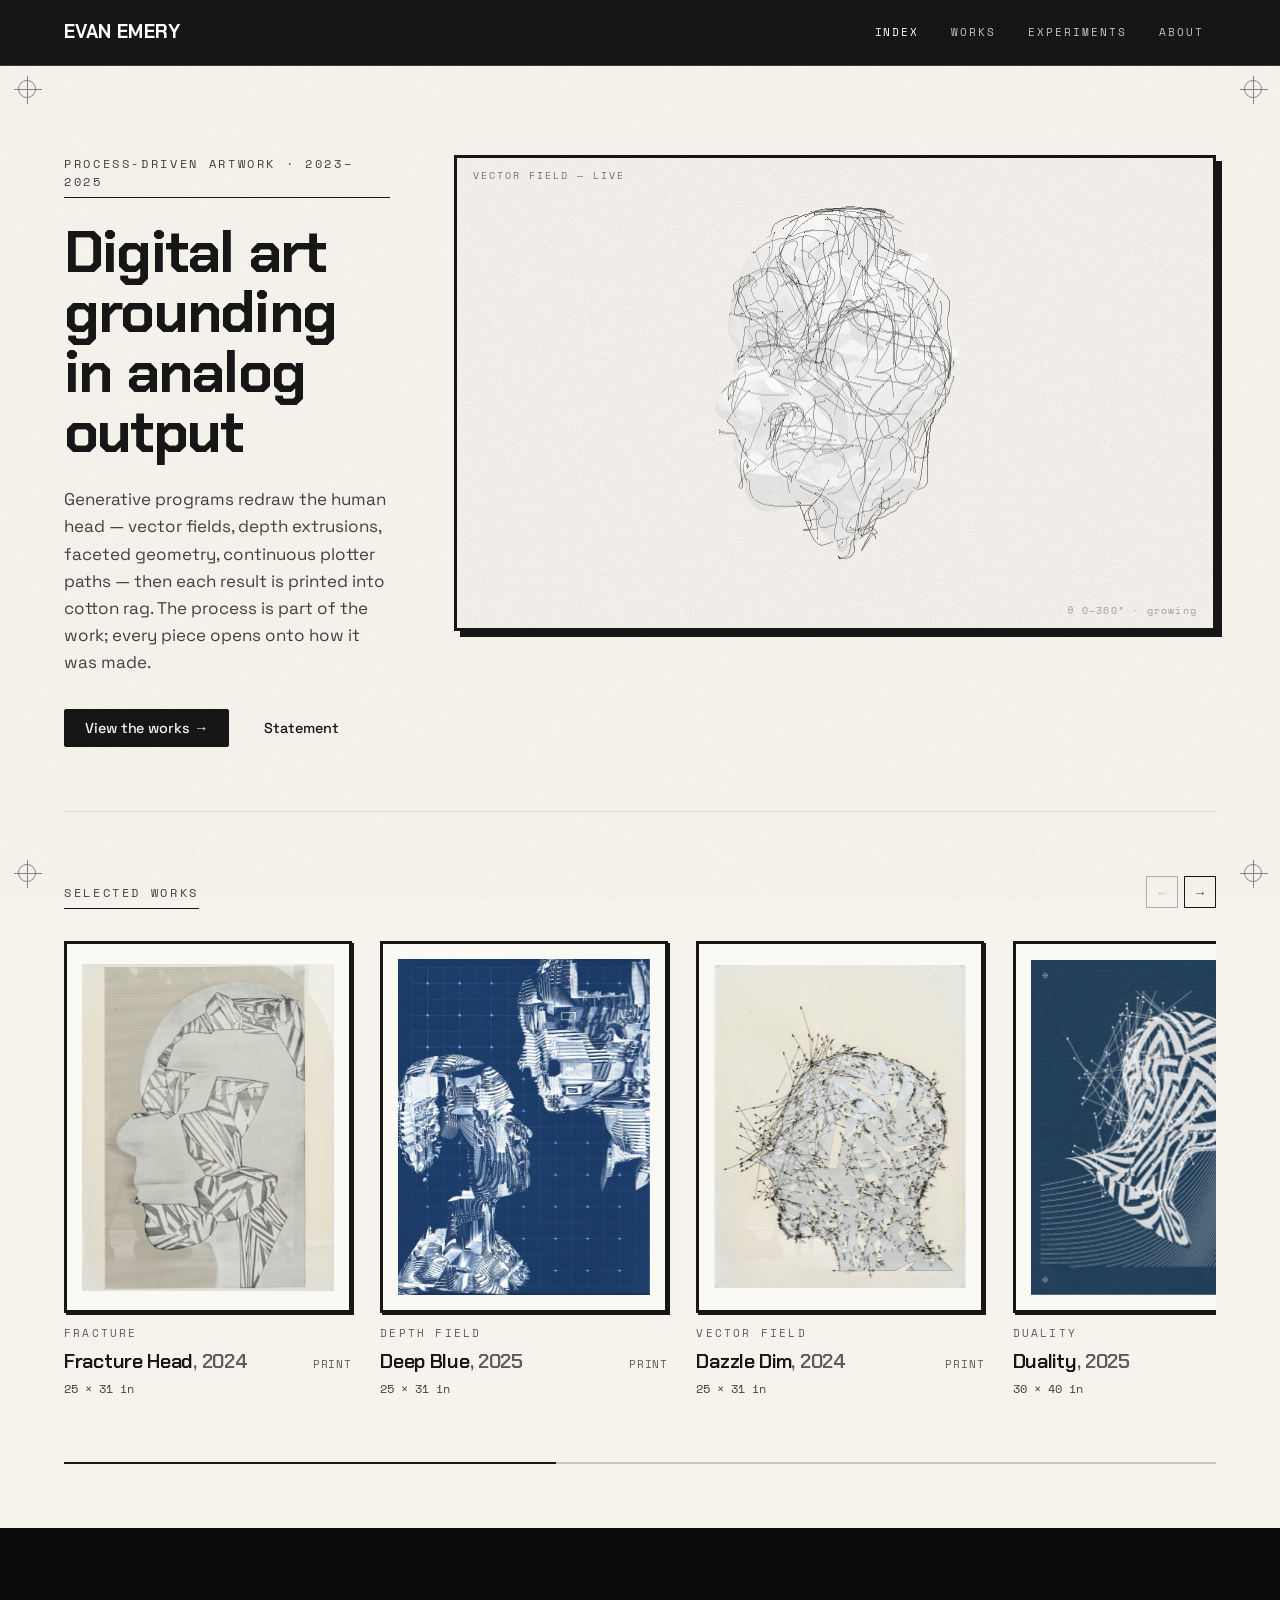
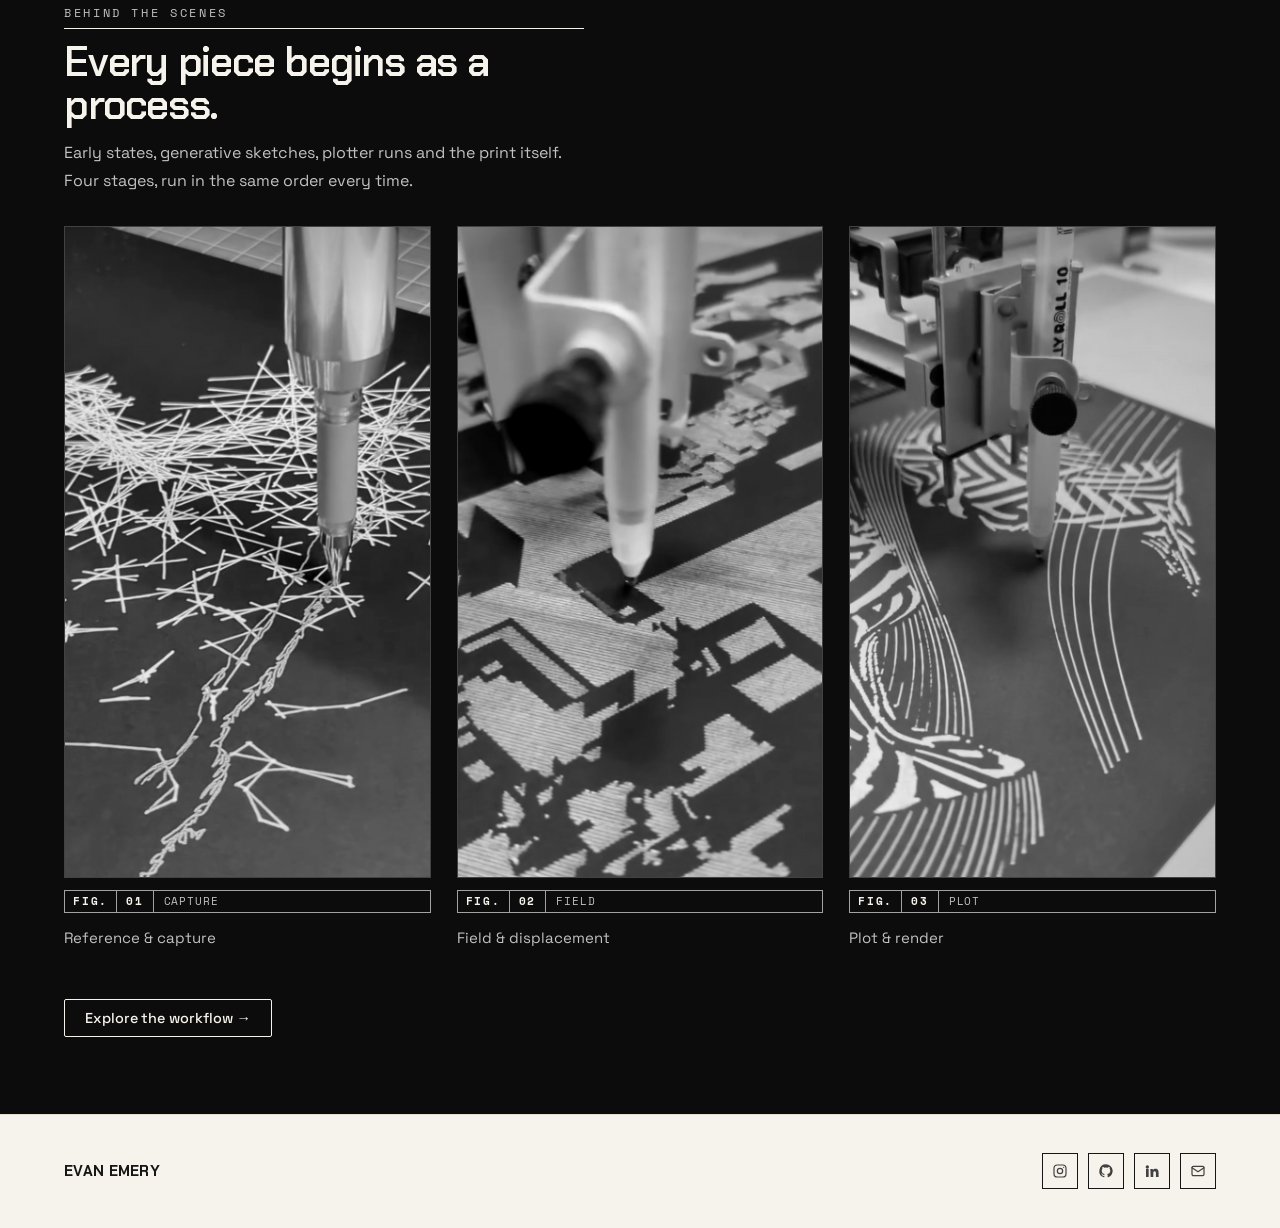
==== commit 9578c3ab: "Phone carousel: landscape art at full plate height, same mat Every card shares one plate height. A l" ====
--- a/index.html
+++ b/index.html
@@ -25,7 +25,7 @@
 <link rel="stylesheet" href="css/tokens/typography.css">
 <link rel="stylesheet" href="css/tokens/spacing.css">
 <link rel="stylesheet" href="css/tokens/effects.css">
-<link rel="stylesheet" href="css/site.css?v=mu9yi9gk">
+<link rel="stylesheet" href="css/site.css?v=mu9yskt4">
 <link rel="preload" href="assets/fonts/ChakraPetch-700n.woff2" as="font" type="font/woff2" crossorigin>
 <link rel="preload" href="assets/fonts/SpaceGrotesk-400n.woff2" as="font" type="font/woff2" crossorigin>
 <link rel="preload" href="assets/fonts/SpaceMono-400n.woff2" as="font" type="font/woff2" crossorigin>
@@ -713,13 +713,13 @@
   </footer>
 </div>
 
-<script src="js/works-data.js?v=mu9yi9gk"></script>
-<script src="js/site-config.js?v=mu9yi9gk"></script>
+<script src="js/works-data.js?v=mu9yskt4"></script>
+<script src="js/site-config.js?v=mu9yskt4"></script>
 <script src="assets/vendor/three.min.js"></script>
-<script src="js/head-points.js?v=mu9yi9gk"></script>
-<script src="js/head-mesh.js?v=mu9yi9gk"></script>
-<script src="js/hero-field.js?v=mu9yi9gk"></script>
-<script src="js/bg-grid.js?v=mu9yi9gk"></script>
-<script src="js/site.js?v=mu9yi9gk"></script>
+<script src="js/head-points.js?v=mu9yskt4"></script>
+<script src="js/head-mesh.js?v=mu9yskt4"></script>
+<script src="js/hero-field.js?v=mu9yskt4"></script>
+<script src="js/bg-grid.js?v=mu9yskt4"></script>
+<script src="js/site.js?v=mu9yskt4"></script>
 </body>
 </html>
--- a/css/site.css
+++ b/css/site.css
@@ -944,10 +944,6 @@
   /* One work per row on a phone; the solver enforces this too. */
   #ee-works-grid { gap: clamp(24px, 6vw, 36px); }
 
-  /* Phone carousel: a landscape work sits matted inside the portrait plate,
-     so every card in the row is the same full height. */
-  #ee-selscroll .ee-artcard[data-orient="landscape"] .plate { aspect-ratio: 3 / 4; }
-  #ee-selscroll .ee-artcard[data-orient="landscape"] .plate img { width: 100%; height: 100%; object-fit: contain; }
 
   /* Works heading: keep the first plate near the top of the screen. The
      filter chips run as one line that scrolls sideways, the cut-off last
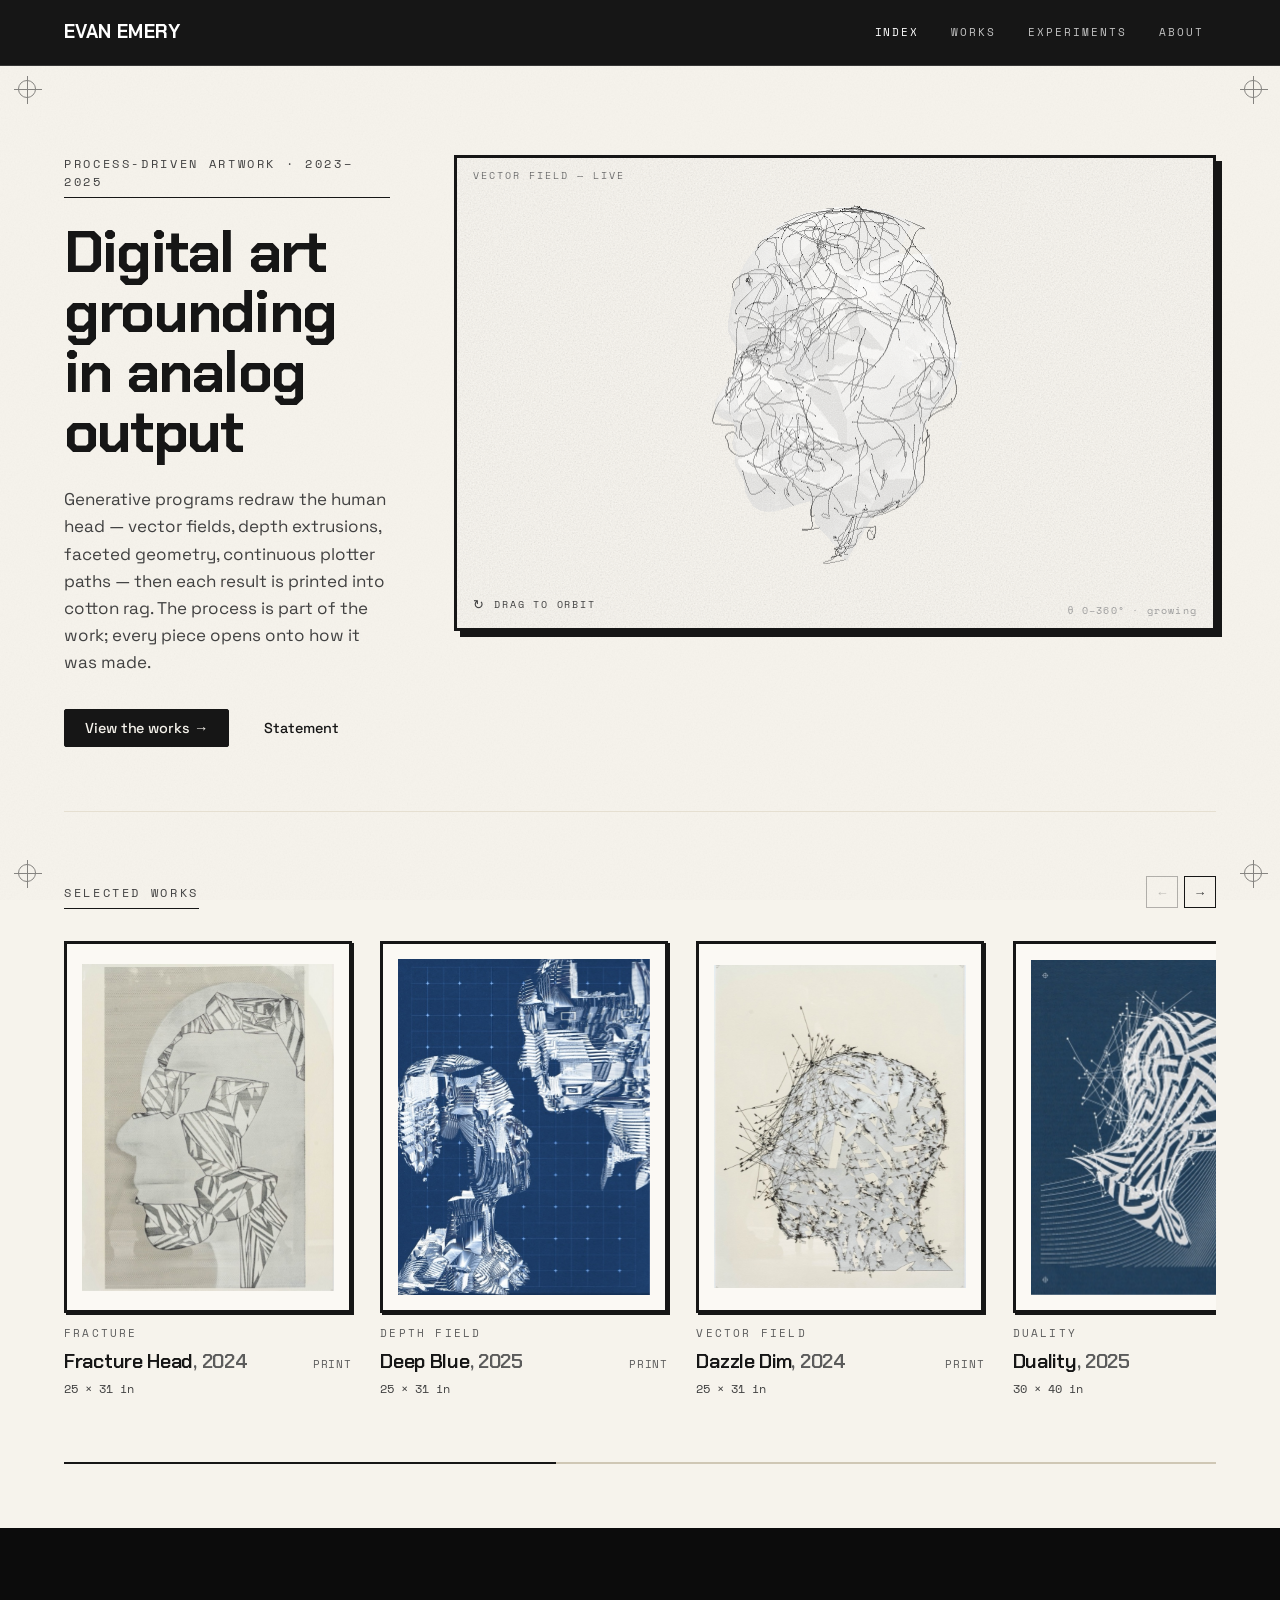
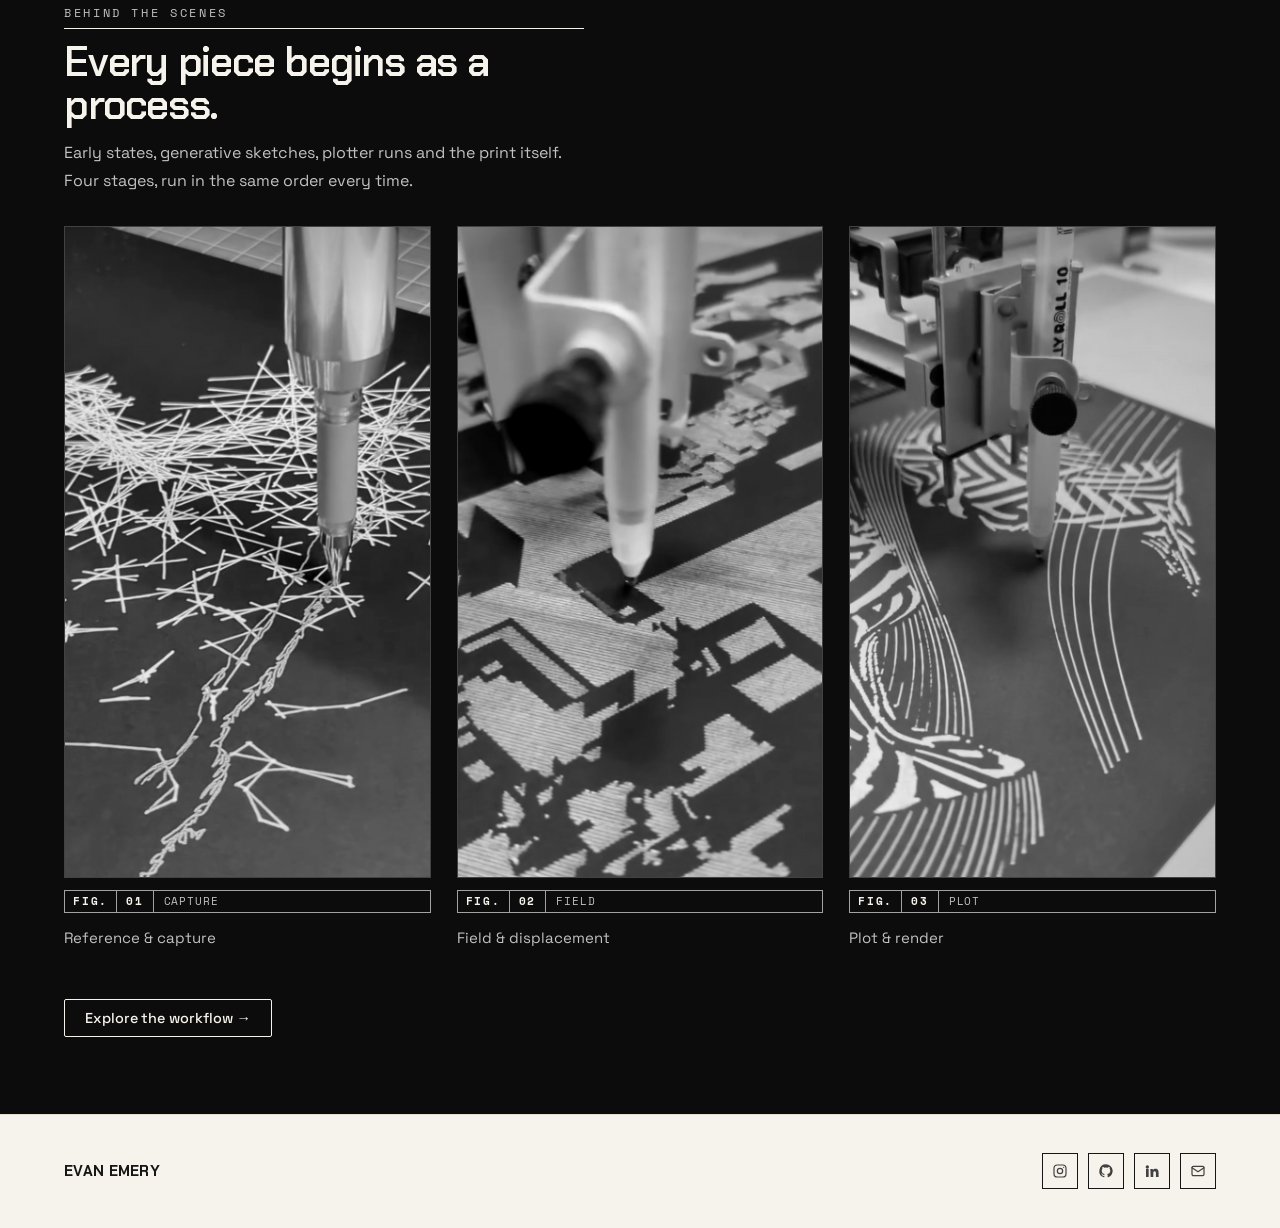
==== commit df2dfa2e: "Selected works: one easing for every move; row never rubber-bands - Arrows animate with a cubic ease" ====
--- a/index.html
+++ b/index.html
@@ -25,7 +25,7 @@
 <link rel="stylesheet" href="css/tokens/typography.css">
 <link rel="stylesheet" href="css/tokens/spacing.css">
 <link rel="stylesheet" href="css/tokens/effects.css">
-<link rel="stylesheet" href="css/site.css?v=mu9yskt4">
+<link rel="stylesheet" href="css/site.css?v=mu9yuxo8">
 <link rel="preload" href="assets/fonts/ChakraPetch-700n.woff2" as="font" type="font/woff2" crossorigin>
 <link rel="preload" href="assets/fonts/SpaceGrotesk-400n.woff2" as="font" type="font/woff2" crossorigin>
 <link rel="preload" href="assets/fonts/SpaceMono-400n.woff2" as="font" type="font/woff2" crossorigin>
@@ -713,13 +713,13 @@
   </footer>
 </div>
 
-<script src="js/works-data.js?v=mu9yskt4"></script>
-<script src="js/site-config.js?v=mu9yskt4"></script>
+<script src="js/works-data.js?v=mu9yuxo8"></script>
+<script src="js/site-config.js?v=mu9yuxo8"></script>
 <script src="assets/vendor/three.min.js"></script>
-<script src="js/head-points.js?v=mu9yskt4"></script>
-<script src="js/head-mesh.js?v=mu9yskt4"></script>
-<script src="js/hero-field.js?v=mu9yskt4"></script>
-<script src="js/bg-grid.js?v=mu9yskt4"></script>
-<script src="js/site.js?v=mu9yskt4"></script>
+<script src="js/head-points.js?v=mu9yuxo8"></script>
+<script src="js/head-mesh.js?v=mu9yuxo8"></script>
+<script src="js/hero-field.js?v=mu9yuxo8"></script>
+<script src="js/bg-grid.js?v=mu9yuxo8"></script>
+<script src="js/site.js?v=mu9yuxo8"></script>
 </body>
 </html>
--- a/css/site.css
+++ b/css/site.css
@@ -433,13 +433,17 @@
   display: flex;
   gap: var(--ee-row-gap, clamp(20px, 2.2vw, 40px));
   overflow-x: auto; scroll-snap-type: x proximity;
+  /* Reaching an end must not rubber-band the page or trigger the browser's
+     swipe-back — that is the jump a trackpad user feels. */
+  overscroll-behavior-x: contain;
   scrollbar-width: none; padding-bottom: 4px;
 }
 .ee-selrow::-webkit-scrollbar { display: none; }
 @media (hover: hover) and (pointer: fine) {
   /* No snap with a mouse or trackpad: the row scrolls and glides like any
      native view. Snap stays on touch, where it feels right. */
-  .ee-selrow { cursor: grab; scroll-snap-type: none; }
+  .ee-selrow { cursor: grab; scroll-snap-type: none; scroll-behavior: auto; }
+  .ee-selrow > * { scroll-snap-align: none; }
   .ee-selrow.is-grabbing { cursor: grabbing; user-select: none; }
   .ee-selrow.is-grabbing .ee-artcard { pointer-events: none; }
 }
